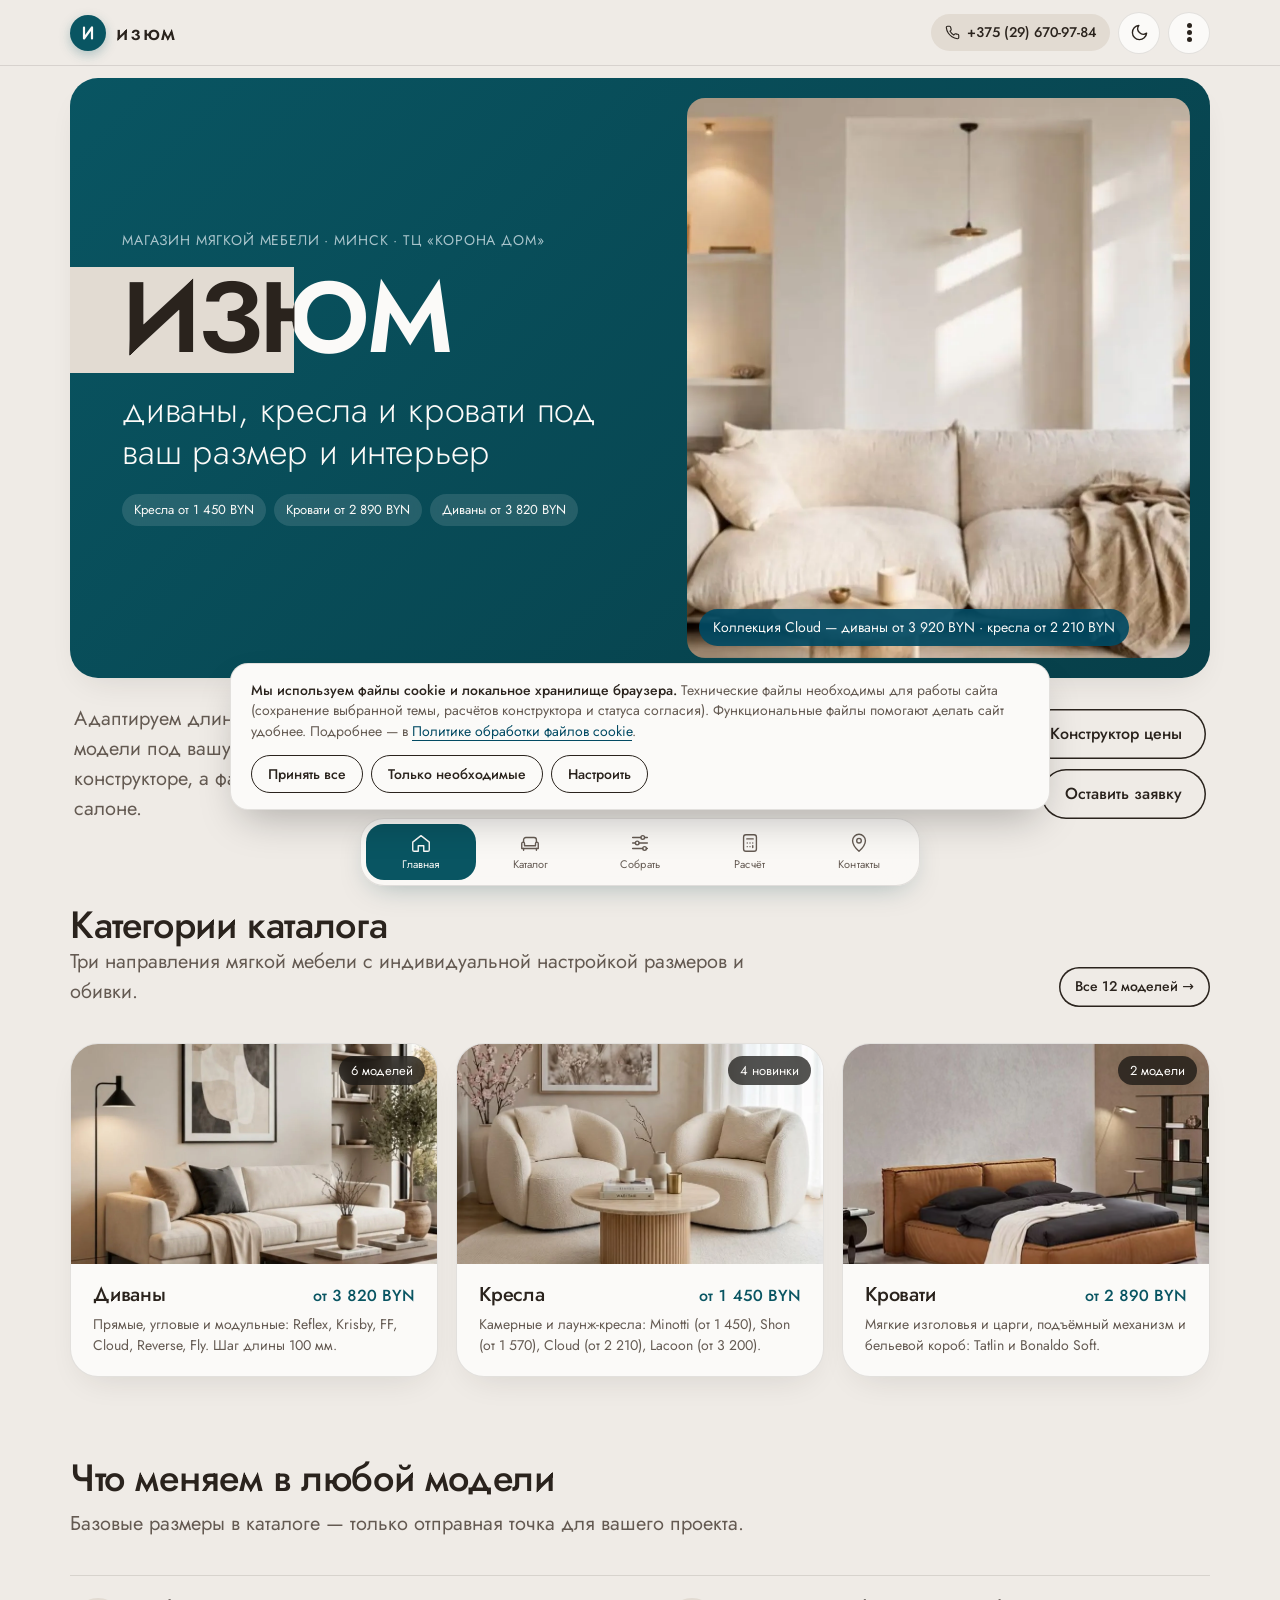
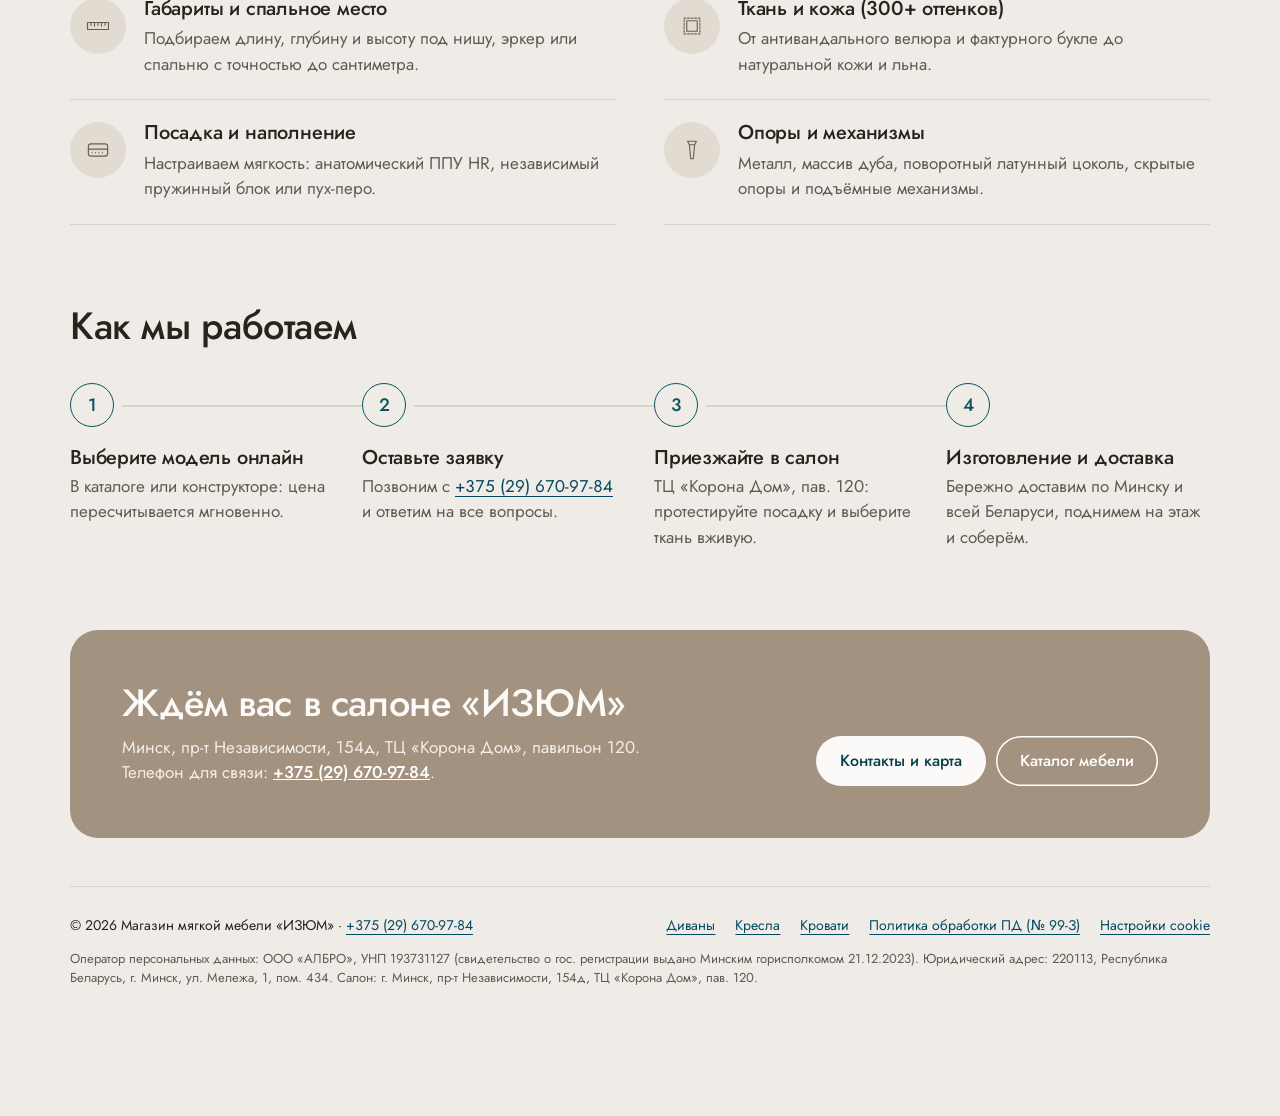
==== index.html @ d633bce5 "Add files via upload" ====
<!doctype html>
<html lang="ru">
<head>
<meta charset="utf-8">
<meta name="viewport" content="width=device-width, initial-scale=1, viewport-fit=cover">
<title>ИЗЮМ — мягкая мебель на заказ в Минске (Диваны, Кресла, Кровати)</title>
<meta name="description" content="Магазин мягкой мебели ИЗЮМ в Минске: диваны, дизайнерские кресла (Shon, Lacoon, Minotti, Cloud) и кровати на заказ. ТЦ «Корона Дом», пав. 120. Тел. +375 (29) 670-97-84.">
<meta name="robots" content="index, follow">
<link rel="canonical" href="https://izum-home.by/">
<meta name="theme-color" content="#095562">
<meta name="color-scheme" content="light dark">
<meta property="og:type" content="website">
<meta property="og:locale" content="ru_BY">
<meta property="og:site_name" content="ИЗЮМ">
<meta property="og:title" content="ИЗЮМ — мягкая мебель на заказ в Минске (Диваны, Кресла, Кровати)">
<meta property="og:description" content="Магазин мягкой мебели ИЗЮМ в Минске: диваны, дизайнерские кресла (Shon, Lacoon, Minotti, Cloud) и кровати на заказ. ТЦ «Корона Дом», пав. 120. Тел. +375 (29) 670-97-84.">
<meta property="og:url" content="https://izum-home.by/">
<meta property="og:image" content="https://izum-home.by/assets/img/og.jpg">
<meta name="twitter:card" content="summary_large_image">
<link rel="manifest" href="manifest.webmanifest">
<link rel="icon" href="favicon.svg" type="image/svg+xml">
<link rel="icon" href="assets/icons/favicon-32.png" sizes="32x32" type="image/png">
<link rel="apple-touch-icon" href="assets/icons/apple-touch-icon.png">
<meta name="apple-mobile-web-app-capable" content="yes">
<meta name="mobile-web-app-capable" content="yes">
<meta name="apple-mobile-web-app-title" content="ИЗЮМ">
<meta name="apple-mobile-web-app-status-bar-style" content="default">
<script>
(function(){
  try {
    var t = JSON.parse(localStorage.getItem('izyum_theme'));
    if (t === 'dark' || (!t && window.matchMedia && window.matchMedia('(prefers-color-scheme: dark)').matches)) {
      document.documentElement.setAttribute('data-theme', 'dark');
    }
  } catch(e){}
})();
</script>
<link rel="preconnect" href="https://fonts.googleapis.com">
<link rel="preconnect" href="https://fonts.gstatic.com" crossorigin>
<link href="https://fonts.googleapis.com/css2?family=Jost:wght@300;400;500;600&display=swap" rel="stylesheet">
<link rel="stylesheet" href="assets/css/style.css">
<script type="application/ld+json">{"@context": "https://schema.org", "@type": "FurnitureStore", "name": "ИЗЮМ", "legalName": "ООО «АЛБРО»", "taxID": "193731127", "alternateName": "IZYUM home", "url": "https://izum-home.by/", "telephone": "+375296709784", "email": "info@izum-home.by", "image": "https://izum-home.by/assets/img/og.jpg", "logo": "https://izum-home.by/assets/icons/icon-512.png", "description": "Мягкая мебель на заказ в Минске: диваны, кресла, кровати. Салон в ТЦ «Корона Дом», пав. 120.", "address": {"@type": "PostalAddress", "streetAddress": "пр-т Независимости, 154д, ТЦ «Корона Дом», павильон 120", "addressLocality": "Минск", "postalCode": "220114", "addressCountry": "BY"}, "sameAs": ["https://www.instagram.com/izyum_home/"], "priceRange": "BYN"}</script>
</head><body>
<a class="sr" href="#main">К содержимому</a>
<header class="topbar">
  <a class="logo" href="index.html" aria-label="ИЗЮМ, на главную"><span class="logo-mark" aria-hidden="true"><svg viewBox="0 0 16 16"><path d="M4 2.5v11l8-11v11"/></svg></span><span>изюм</span></a>
  <div class="top-actions">
    <a class="top-phone num" href="tel:+375296709784" aria-label="Позвонить в салон ИЗЮМ: +375 29 670-97-84">
      <svg viewBox="0 0 24 24" aria-hidden="true"><path d="M22 16.92v3a2 2 0 0 1-2.18 2 19.79 19.79 0 0 1-8.63-3.07 19.5 19.5 0 0 1-6-6 19.79 19.79 0 0 1-3.07-8.67A2 2 0 0 1 4.11 2h3a2 2 0 0 1 2 1.72c.12.96.36 1.9.7 2.81a2 2 0 0 1-.45 2.11L8.09 9.91a16 16 0 0 0 6 6l1.27-1.27a2 2 0 0 1 2.11-.45c.91.34 1.85.58 2.81.7A2 2 0 0 1 22 16.92z"/></svg>
      <span>+375 (29) 670-97-84</span>
    </a>
    <button class="theme-btn" type="button" data-theme-toggle aria-label="Переключить тему оформления" title="Светлая / тёмная тема">
      <svg class="ic-moon" viewBox="0 0 24 24" aria-hidden="true"><path d="M21 12.79A9 9 0 1 1 11.21 3 7 7 0 0 0 21 12.79z"/></svg>
      <svg class="ic-sun" viewBox="0 0 24 24" aria-hidden="true"><circle cx="12" cy="12" r="5"/><path d="M12 1v2M12 21v2M4.22 4.22l1.42 1.42M18.36 18.36l1.42 1.42M1 12h2M21 12h2M4.22 19.78l1.42-1.42M18.36 5.64l1.42-1.42"/></svg>
    </button>
    <button class="dots" type="button" aria-expanded="false" aria-controls="menu" aria-label="Открыть меню"><span></span><span></span><span></span></button>
  </div>
</header>
<div class="menu" id="menu" aria-hidden="true">
  <nav aria-label="Меню">
    <a href="index.html" aria-current="page">Главная</a>
    <a href="catalog.html">Каталог</a>
    <a href="constructor.html">Конструктор</a>
    <a href="calculator.html">Калькулятор</a>
    <a href="contacts.html">Контакты</a>
    <a href="privacy.html" style="font-size:clamp(20px,4vw,30px);margin-top:8px;opacity:.85">Политика (Закон № 99-З)</a>
  </nav>
  <div class="menu-foot">
    <span>ТЦ «Корона Дом», павильон 120 · Минск, пр-т Независимости, 154д</span>
    <a class="num" href="tel:+375296709784">+375 (29) 670-97-84</a>
    <a href="mailto:info@izum-home.by">info@izum-home.by</a>
    <a href="https://www.instagram.com/izyum_home/" rel="noopener" target="_blank">Instagram @izyum_home</a>
    <span style="font-size:13px;opacity:.75">ООО «АЛБРО», УНП 193731127</span>
    <button class="btn light" type="button" data-lead style="margin-top:12px;width:fit-content">Оставить заявку</button>
  </div>
</div>
<main id="main">
<div class="wrap hero">
  <section class="hero-panel">
    <div class="hero-copy">
      <p class="hero-kicker">Магазин мягкой мебели · Минск · ТЦ «Корона Дом»</p>
      <h1>
        <span class="cut-word"><span class="bar" aria-hidden="true"></span><span class="t">ИЗЮМ</span><span class="t t-over" aria-hidden="true">ИЗЮМ</span></span>
        <span class="hero-sub">диваны, кресла и&nbsp;кровати под ваш размер и&nbsp;интерьер</span>
      </h1>
      <div class="hero-badges">
        <span class="hero-badge">Кресла от 1 450 BYN</span>
        <span class="hero-badge">Кровати от 2 890 BYN</span>
        <span class="hero-badge">Диваны от 3 820 BYN</span>
      </div>
    </div>
    <figure class="hero-photo">
      <img src="assets/img/cloud.webp" alt="Светлый диван Cloud в интерьере гостиной" width="1400" height="1050" fetchpriority="high">
      <figcaption>Коллекция Cloud — диваны от 3 920 BYN · кресла от 2 210 BYN</figcaption>
    </figure>
  </section>
  <div class="hero-under">
    <p class="lead">Адаптируем длину, глубину, ткань, наполнение и опоры любой модели под вашу планировку. Соберите мебель в онлайн-конструкторе, а фактуру букле, велюра или кожи выберите вживую в салоне.</p>
    <div class="btn-row">
      <a class="btn" href="catalog.html">Смотреть каталог</a>
      <a class="btn ghost" href="constructor.html">Конструктор цены</a>
      <button class="btn ghost" type="button" data-lead>Оставить заявку</button>
    </div>
  </div>
  <div class="install"><span>Установите ИЗЮМ как приложение: каталог и конструктор всегда под рукой.</span><button class="btn light" type="button" data-install>Установить</button></div>
</div>

<section class="section wrap" aria-labelledby="h-cats">
  <div class="section-head-row">
    <div>
      <h2 id="h-cats">Категории каталога</h2>
      <p class="lead">Три направления мягкой мебели с индивидуальной настройкой размеров и обивки.</p>
    </div>
    <a class="btn ghost sm" href="catalog.html">Все 12 моделей →</a>
  </div>
  <div class="cat-showcase">
    <a class="cat-tile" href="catalog.html?cat=sofas">
      <div class="cat-tile-img">
        <img src="assets/img/reflex.webp" alt="Диваны ИЗЮМ на заказ" loading="lazy">
        <span class="cat-tile-count">6 моделей</span>
      </div>
      <div class="cat-tile-body">
        <div class="cat-tile-head"><h3>Диваны</h3><span class="cat-tile-price num">от 3 820 BYN</span></div>
        <p class="muted small">Прямые, угловые и модульные: Reflex, Krisby, FF, Cloud, Reverse, Fly. Шаг длины 100 мм.</p>
      </div>
    </a>
    <a class="cat-tile" href="catalog.html?cat=armchairs">
      <div class="cat-tile-img">
        <img src="assets/img/shon.webp" alt="Дизайнерские кресла ИЗЮМ" loading="lazy">
        <span class="cat-tile-count">4 новинки</span>
      </div>
      <div class="cat-tile-body">
        <div class="cat-tile-head"><h3>Кресла</h3><span class="cat-tile-price num">от 1 450 BYN</span></div>
        <p class="muted small">Камерные и лаунж-кресла: Minotti (от 1 450), Shon (от 1 570), Cloud (от 2 210), Lacoon (от 3 200).</p>
      </div>
    </a>
    <a class="cat-tile" href="catalog.html?cat=beds">
      <div class="cat-tile-img">
        <img src="assets/img/tatlin.webp" alt="Кровати с мягким изголовьем ИЗЮМ" loading="lazy">
        <span class="cat-tile-count">2 модели</span>
      </div>
      <div class="cat-tile-body">
        <div class="cat-tile-head"><h3>Кровати</h3><span class="cat-tile-price num">от 2 890 BYN</span></div>
        <p class="muted small">Мягкие изголовья и царги, подъёмный механизм и бельевой короб: Tatlin и Bonaldo Soft.</p>
      </div>
    </a>
  </div>
</section>

<section class="section wrap" aria-labelledby="h-params" style="padding-top:0">
  <div class="section-head">
    <h2 id="h-params">Что меняем в любой модели</h2>
    <p class="lead">Базовые размеры в каталоге — только отправная точка для вашего проекта.</p>
  </div>
  <div class="params">
    <div class="param"><span class="ic"><svg viewBox="0 0 32 32"><path d="M4 12h24v8H4zM8 12v3M12 12v4M16 12v3M20 12v4M24 12v3"/></svg></span><h3>Габариты и спальное место</h3><p>Подбираем длину, глубину и высоту под нишу, эркер или спальню с точностью до сантиметра.</p></div>
    <div class="param"><span class="ic"><svg viewBox="0 0 32 32"><path d="M7 7h18v18H7z" stroke-dasharray="2 2"/><path d="M10 10h12v12H10z"/></svg></span><h3>Ткань и кожа (300+ оттенков)</h3><p>От антивандального велюра и фактурного букле до натуральной кожи и льна.</p></div>
    <div class="param"><span class="ic"><svg viewBox="0 0 32 32"><rect x="5" y="9" width="22" height="14" rx="3"/><path d="M5 15h22M9 19h.01M13 19h.01M17 19h.01M21 19h.01"/></svg></span><h3>Посадка и наполнение</h3><p>Настраиваем мягкость: анатомический ППУ HR, независимый пружинный блок или пух-перо.</p></div>
    <div class="param"><span class="ic"><svg viewBox="0 0 32 32"><path d="M11 6h10l-2 4h-6zM13 10l1.5 16h3L19 10"/></svg></span><h3>Опоры и механизмы</h3><p>Металл, массив дуба, поворотный латунный цоколь, скрытые опоры и подъёмные механизмы.</p></div>
  </div>
</section>

<section class="section wrap" aria-labelledby="h-steps" style="padding-top:0">
  <div class="section-head"><h2 id="h-steps">Как мы работаем</h2></div>
  <ol class="steps">
    <li><h3>Выберите модель онлайн</h3><p>В каталоге или конструкторе: цена пересчитывается мгновенно.</p></li>
    <li><h3>Оставьте заявку</h3><p>Позвоним с <a class="link num" href="tel:+375296709784">+375 (29) 670-97-84</a> и ответим на все вопросы.</p></li>
    <li><h3>Приезжайте в салон</h3><p>ТЦ «Корона Дом», пав. 120: протестируйте посадку и выберите ткань вживую.</p></li>
    <li><h3>Изготовление и доставка</h3><p>Бережно доставим по Минску и всей Беларуси, поднимем на этаж и соберём.</p></li>
  </ol>
</section>

<section class="wrap" aria-labelledby="h-visit">
  <div class="visit">
    <div style="display:grid;gap:10px">
      <h2 id="h-visit">Ждём вас в салоне «ИЗЮМ»</h2>
      <p>Минск, пр-т Независимости, 154д, ТЦ «Корона Дом», павильон 120. Телефон для связи: <a href="tel:+375296709784" style="color:#fff;font-weight:500">+375 (29) 670-97-84</a>.</p>
    </div>
    <div class="btn-row"><a class="btn light" href="contacts.html">Контакты и карта</a><a class="btn ghost" style="--fg:#fff;box-shadow:inset 0 0 0 1.5px #fff;color:#fff" href="catalog.html">Каталог мебели</a></div>
  </div>
</section>
</main>
<footer class="wrap site-footer small">
  <div class="footer-row">
    <span>© 2026 Магазин мягкой мебели «ИЗЮМ» · <a class="link num" href="tel:+375296709784">+375 (29) 670-97-84</a></span>
    <div class="footer-links">
      <a class="link" href="catalog.html?cat=sofas">Диваны</a>
      <a class="link" href="catalog.html?cat=armchairs">Кресла</a>
      <a class="link" href="catalog.html?cat=beds">Кровати</a>
      <a class="link" href="privacy.html">Политика обработки ПД (№ 99-З)</a>
      <button type="button" class="btn-link" data-cookie-open>Настройки cookie</button>
    </div>
  </div>
  <div class="footer-legal">
    Оператор персональных данных: ООО «АЛБРО», УНП 193731127 (свидетельство о гос. регистрации выдано Минским горисполкомом 21.12.2023). Юридический адрес: 220113, Республика Беларусь, г. Минск, ул. Мележа, 1, пом. 434. Салон: г. Минск, пр-т Независимости, 154д, ТЦ «Корона Дом», пав. 120.
  </div>
</footer>
<nav class="tabbar" aria-label="Разделы">
  <a href="index.html" aria-current="page"><svg viewBox="0 0 24 24" aria-hidden="true"><path d="M3 11l9-7 9 7v8.5a1.5 1.5 0 0 1-1.5 1.5H15v-6H9v6H4.5A1.5 1.5 0 0 1 3 19.5z"/></svg><span>Главная</span></a>
  <a href="catalog.html"><svg viewBox="0 0 24 24" aria-hidden="true"><path d="M5 11V8.5A2.5 2.5 0 0 1 7.5 6h9A2.5 2.5 0 0 1 19 8.5V11"/><path d="M3 12.5a1.5 1.5 0 0 1 3 0V15h12v-2.5a1.5 1.5 0 0 1 3 0V18H3z"/><path d="M5 18v2M19 18v2"/></svg><span>Каталог</span></a>
  <a href="constructor.html"><svg viewBox="0 0 24 24" aria-hidden="true"><path d="M4 6h9M17 6h3M4 12h3M11 12h9M4 18h11M19 18h1"/><circle cx="15" cy="6" r="2"/><circle cx="9" cy="12" r="2"/><circle cx="17" cy="18" r="2"/></svg><span>Собрать</span></a>
  <a href="calculator.html"><svg viewBox="0 0 24 24" aria-hidden="true"><rect x="5" y="3" width="14" height="18" rx="2.5"/><path d="M8.5 7.5h7M9 12h.01M12 12h.01M15 12h.01M9 16h.01M12 16h.01M15 15v2"/></svg><span>Расчёт</span></a>
  <a href="contacts.html"><svg viewBox="0 0 24 24" aria-hidden="true"><path d="M12 21s-7-6.2-7-11.5a7 7 0 0 1 14 0C19 14.8 12 21 12 21z"/><circle cx="12" cy="9.5" r="2.5"/></svg><span>Контакты</span></a>
</nav>
<script src="assets/js/data.js" defer></script>
<script src="assets/js/app.js" defer></script>
</body>
</html>
---- assets/css/style.css ----
/* ИЗЮМ — общие стили. Светлая и тёмная темы, каталог с категориями, куки-баннер по 99-З. */
:root {
  --teal: #095562;
  --teal-deep: #073F49;
  --petrol: #024A63;
  --mist: #A9C4CB;
  --taupe: #A3927F;
  --taupe-deep: #6E5D4B;
  --stone: #E2DBD2;
  --paper: #EFEBE6;
  --white: #FBFAF8;
  --ink: #2A231D;
  --ink-soft: #645A52;
  --line: rgba(42, 35, 29, .12);
  --ok: #2F7D5B;
  --err: #A4442F;
  --card-shadow: 0 14px 34px -16px rgba(42, 35, 29, .14);

  --r-s: 12px;
  --r-m: 18px;
  --r-l: 28px;
  --nav-h: 68px;
  --ease: cubic-bezier(.2, .7, .2, 1);
  --spring: cubic-bezier(.34, 1.4, .5, 1);
  --font: 'Jost', 'Futura', 'Century Gothic', system-ui, sans-serif;
  color-scheme: light;
}

html[data-theme="dark"] {
  --teal: #116A7A;
  --teal-deep: #0A4652;
  --petrol: #1D8296;
  --mist: #B5D2D9;
  --taupe: #594D41;
  --taupe-deep: #9E8C7A;
  --stone: #28231F;
  --paper: #141210;
  --white: #1E1B18;
  --ink: #F3EFEA;
  --ink-soft: #AEA49B;
  --line: rgba(243, 239, 234, .12);
  --ok: #43A57A;
  --err: #E06D53;
  --card-shadow: 0 16px 38px -16px rgba(0, 0, 0, .55);
  color-scheme: dark;
}

@view-transition { navigation: auto; }
::view-transition-old(root), ::view-transition-new(root) { animation-duration: .28s; }
.tabbar { view-transition-name: tabbar; }
.topbar { view-transition-name: topbar; }

@property --cut { syntax: '<percentage>'; inherits: true; initial-value: 0%; }

*, *::before, *::after { box-sizing: border-box; }
html { -webkit-text-size-adjust: 100%; scroll-behavior: smooth; }
body {
  margin: 0;
  font-family: var(--font);
  font-size: 17px;
  line-height: 1.5;
  color: var(--ink);
  background: var(--paper);
  padding-bottom: calc(var(--nav-h) + 36px + env(safe-area-inset-bottom));
  -webkit-font-smoothing: antialiased;
  -webkit-tap-highlight-color: transparent;
  transition: background-color .3s var(--ease), color .3s var(--ease);
}
img { max-width: 100%; display: block; }
a { color: inherit; }
button, input, select, textarea { font: inherit; color: inherit; }
:focus-visible { outline: 2px solid var(--petrol); outline-offset: 3px; border-radius: 6px; }
.sr { position: absolute; width: 1px; height: 1px; overflow: hidden; clip: rect(0 0 0 0); white-space: nowrap; }

.wrap { width: min(1140px, 100% - 32px); margin-inline: auto; }
.num { font-variant-numeric: tabular-nums; }

/* ---------- типографика ---------- */
h1, h2, h3, h4 { margin: 0; font-weight: 500; line-height: 1.12; letter-spacing: -.01em; }
h1 { font-size: clamp(32px, 6.5vw, 60px); }
h2 { font-size: clamp(24px, 4.2vw, 38px); }
h3 { font-size: 20px; font-weight: 500; }
p { margin: 0; }
.lead { font-size: clamp(17px, 2.1vw, 20px); color: var(--ink-soft); max-width: 36em; }
.muted { color: var(--ink-soft); }
.small { font-size: 14px; }

/* ---------- верхняя панель ---------- */
.topbar {
  position: sticky; top: 0; z-index: 55;
  display: flex; align-items: center; justify-content: space-between; gap: 12px;
  height: 66px; padding: 0 max(16px, calc((100% - 1140px) / 2));
  background: color-mix(in srgb, var(--paper) 84%, transparent);
  backdrop-filter: blur(16px) saturate(1.25);
  -webkit-backdrop-filter: blur(16px) saturate(1.25);
  border-bottom: 1px solid var(--line);
}
.logo {
  display: inline-flex; align-items: center; gap: 10px;
  text-decoration: none; font-weight: 500; font-size: 22px; letter-spacing: .08em;
}
.logo-mark {
  width: 36px; height: 36px; border-radius: 50%; background: var(--teal);
  display: grid; place-items: center; color: #FBFAF8;
  box-shadow: 0 4px 12px rgba(9, 85, 98, .28);
}
.logo-mark svg { width: 16px; height: 16px; stroke: currentColor; fill: none; stroke-width: 2.2; stroke-linecap: round; stroke-linejoin: round; }

.top-actions {
  display: flex; align-items: center; gap: 8px; z-index: 60;
}
.top-phone {
  display: none; align-items: center; gap: 7px;
  padding: 8px 14px; border-radius: 999px;
  background: var(--stone); color: var(--ink);
  text-decoration: none; font-size: 14px; font-weight: 500;
  transition: background .25s, transform .25s var(--spring);
}
.top-phone:hover { background: var(--teal); color: #FBFAF8; }
.top-phone svg { width: 15px; height: 15px; stroke: currentColor; fill: none; stroke-width: 1.8; }
@media (min-width: 640px) { .top-phone { display: inline-flex; } }

.theme-btn {
  width: 42px; height: 42px; border-radius: 50%; border: 1px solid var(--line);
  background: var(--white); color: var(--ink); cursor: pointer;
  display: grid; place-items: center;
  transition: transform .3s var(--spring), background .25s, border-color .25s;
}
.theme-btn:hover { border-color: var(--ink-soft); transform: scale(1.05); }
.theme-btn:active { transform: scale(.93); }
.theme-btn svg { width: 19px; height: 19px; stroke: currentColor; fill: none; stroke-width: 1.7; stroke-linecap: round; stroke-linejoin: round; }
.theme-btn .ic-sun { display: none; }
html[data-theme="dark"] .theme-btn .ic-sun { display: block; }
html[data-theme="dark"] .theme-btn .ic-moon { display: none; }

/* три точки → крестик */
.dots {
  position: relative; width: 42px; height: 42px; border: 1px solid var(--line); border-radius: 50%;
  background: var(--white); cursor: pointer; z-index: 60;
  transition: background .3s var(--ease), border-color .3s;
}
.dots:hover { border-color: var(--ink-soft); }
.dots span {
  position: absolute; left: 50%; top: 50%;
  width: 5px; height: 5px; margin: -2.5px 0 0 -2.5px; border-radius: 3px;
  background: var(--ink);
  transition: transform .45s var(--spring), width .35s var(--ease), margin .35s var(--ease), background .3s, opacity .25s;
}
.dots span:nth-child(1) { transform: translateY(-7px); }
.dots span:nth-child(3) { transform: translateY(7px); }
.menu-open .dots { background: rgba(255,255,255,.14); border-color: rgba(255,255,255,.25); }
.menu-open .dots span { background: #FBFAF8; width: 20px; height: 2px; margin: -1px 0 0 -10px; }
.menu-open .dots span:nth-child(1) { transform: rotate(45deg); }
.menu-open .dots span:nth-child(2) { transform: scaleX(0); opacity: 0; }
.menu-open .dots span:nth-child(3) { transform: rotate(-45deg); }

/* полноэкранное меню */
.menu {
  position: fixed; inset: 0; z-index: 50;
  background: var(--teal-deep); color: #FBFAF8;
  clip-path: circle(0 at calc(100% - 38px) 32px);
  transition: clip-path .6s var(--ease), visibility 0s .6s;
  visibility: hidden;
  display: flex; flex-direction: column; justify-content: space-between;
  padding: 92px max(24px, calc((100% - 1140px) / 2)) calc(var(--nav-h) + 44px);
  overflow-y: auto;
}
.menu-open .menu { clip-path: circle(150% at calc(100% - 38px) 32px); visibility: visible; transition: clip-path .7s var(--ease); }
.menu-open .topbar { background: transparent; backdrop-filter: none; -webkit-backdrop-filter: none; border-bottom-color: transparent; }
.menu-open .topbar .logo { color: #FBFAF8; }
.menu-open .topbar .logo-mark { background: #FBFAF8; color: var(--teal-deep); }
.menu-open .top-phone { background: rgba(255,255,255,.14); color: #FBFAF8; }
.menu nav { display: grid; gap: 4px; }
.menu nav a {
  text-decoration: none; font-size: clamp(32px, 7.5vw, 60px); font-weight: 300; line-height: 1.15;
  opacity: 0; transform: translateY(24px);
  transition: opacity .4s, transform .5s var(--ease), color .2s;
  width: fit-content;
}
.menu nav a[aria-current="page"], .menu nav a:hover { color: var(--mist); }
.menu-open .menu nav a { opacity: 1; transform: none; }
.menu-open .menu nav a:nth-child(1) { transition-delay: .12s; }
.menu-open .menu nav a:nth-child(2) { transition-delay: .17s; }
.menu-open .menu nav a:nth-child(3) { transition-delay: .22s; }
.menu-open .menu nav a:nth-child(4) { transition-delay: .27s; }
.menu-open .menu nav a:nth-child(5) { transition-delay: .32s; }
.menu-open .menu nav a:nth-child(6) { transition-delay: .37s; }
.menu-foot { display: grid; gap: 6px; margin-top: 32px; color: var(--mist); font-size: 15px; opacity: 0; transition: opacity .4s .35s; }
.menu-open .menu-foot { opacity: 1; }
.menu-foot a { color: #FBFAF8; text-decoration: none; }
.menu-foot a:hover { text-decoration: underline; }
.menu-open { overflow: hidden; }

/* ---------- нижняя навигация ---------- */
.tabbar {
  position: fixed; z-index: 45; left: 50%; bottom: calc(14px + env(safe-area-inset-bottom));
  transform: translateX(-50%);
  width: min(560px, 100% - 20px); height: var(--nav-h);
  display: grid; grid-template-columns: repeat(5, 1fr);
  padding: 6px; border-radius: 24px;
  background: color-mix(in srgb, var(--white) 88%, transparent);
  backdrop-filter: blur(18px) saturate(1.3);
  -webkit-backdrop-filter: blur(18px) saturate(1.3);
  box-shadow: 0 10px 30px -12px rgba(7, 63, 73, .35), inset 0 0 0 1px var(--line);
}
.tabbar::before {
  content: ''; position: absolute; top: 6px; bottom: 6px; left: 6px;
  width: calc((100% - 12px) / 5); border-radius: 18px; background: var(--teal);
  transform: translateX(calc(var(--i, 0) * 100%));
  transition: transform .55s var(--spring);
}
.tabbar.no-anim::before { transition: none; }
.tabbar a {
  position: relative; z-index: 1;
  display: grid; place-items: center; align-content: center; gap: 2px;
  text-decoration: none; font-size: 11px; letter-spacing: .01em; color: var(--ink-soft);
  border-radius: 18px; transition: color .3s;
}
.tabbar a svg { width: 22px; height: 22px; stroke: currentColor; fill: none; stroke-width: 1.5; stroke-linecap: round; stroke-linejoin: round; transition: transform .4s var(--spring); }
.tabbar a[aria-current="page"] { color: #FBFAF8; }
.tabbar a:active svg { transform: scale(.86); }
.menu-open .tabbar { opacity: 0; pointer-events: none; }
.tabbar { transition: opacity .3s; }

/* ---------- кнопки ---------- */
.btn {
  --bg: var(--teal); --fg: #FBFAF8;
  position: relative; display: inline-flex; align-items: center; justify-content: center; gap: 10px;
  min-height: 50px; padding: 0 24px; border: 0; border-radius: 999px;
  background: var(--bg); color: var(--fg); text-decoration: none;
  font-size: 16px; font-weight: 500; cursor: pointer; overflow: hidden; isolation: isolate;
  transition: transform .3s var(--spring), box-shadow .3s, color .25s;
}
.btn.sm { min-height: 40px; padding: 0 16px; font-size: 14px; }
.btn::after {
  content: ''; position: absolute; inset: 0; z-index: -1; border-radius: inherit;
  background: var(--petrol); transform: scaleX(0); transform-origin: left; transition: transform .45s var(--ease);
}
.btn:hover::after { transform: scaleX(1); }
.btn:active { transform: scale(.97); }
.btn.ghost { --bg: transparent; --fg: var(--ink); box-shadow: inset 0 0 0 1.5px var(--ink); }
.btn.ghost::after { background: var(--ink); }
.btn.ghost:hover { --fg: var(--paper); color: var(--paper); }
.btn.light { --bg: #FBFAF8; --fg: #073F49; }
.btn.light::after { background: var(--mist); }
.btn.block { width: 100%; }
.btn[disabled] { opacity: .5; pointer-events: none; }
.btn-row { display: flex; flex-wrap: wrap; gap: 10px; }

.link { color: var(--petrol); text-underline-offset: 4px; text-decoration-thickness: 1px; }
html[data-theme="dark"] .link { color: var(--mist); }

/* ---------- секции ---------- */
.section { padding-block: clamp(36px, 6.5vw, 80px); }
.section-head { display: grid; gap: 10px; margin-bottom: clamp(22px, 3.8vw, 36px); }
.section-head-row { display: flex; flex-wrap: wrap; justify-content: space-between; align-items: flex-end; gap: 16px; margin-bottom: clamp(22px, 3.8vw, 36px); }

/* ================= ГЛАВНАЯ ================= */
.hero { padding-top: 12px; }
.hero-panel {
  position: relative; overflow: hidden;
  border-radius: var(--r-l); background: linear-gradient(135deg, var(--teal) 0%, var(--teal-deep) 100%); color: #FBFAF8;
  display: grid; grid-template-columns: 1fr;
  box-shadow: var(--card-shadow);
}
.hero-copy { position: relative; z-index: 2; padding: clamp(26px, 4.8vw, 52px); display: grid; align-content: start; gap: 16px; }
.hero-kicker { color: var(--mist); font-size: 14px; letter-spacing: .06em; text-transform: uppercase; }
.hero-badges { display: flex; flex-wrap: wrap; gap: 8px; margin-top: 6px; }
.hero-badge {
  font-size: 13px; padding: 6px 12px; border-radius: 999px;
  background: rgba(255,255,255,.12); color: #FBFAF8; backdrop-filter: blur(6px);
}

/* фирменный приём: слово, наполовину перекрытое светлой плашкой */
.cut-word {
  --cut: 0%;
  position: relative; display: block; width: fit-content;
  font-size: clamp(56px, 15vw, 148px); font-weight: 600; line-height: .9; letter-spacing: -.035em;
  text-transform: uppercase; margin-left: calc(-1 * clamp(26px, 4.8vw, 52px)); padding-left: clamp(26px, 4.8vw, 52px);
  padding-block: .06em .1em; padding-right: .08em;
  animation: cutIn 1.3s .25s var(--ease) forwards;
}
.cut-word .bar {
  position: absolute; left: 0; top: 0; bottom: 0; width: var(--cut); background: #E2DBD2;
}
.cut-word .t { position: relative; display: block; }
.cut-word .t-over {
  position: absolute; inset: 0; color: #2A231D;
  padding: inherit;
  clip-path: inset(0 calc(100% - var(--cut)) 0 0);
}
@keyframes cutIn { to { --cut: 58%; } }

.hero-photo {
  position: relative; margin: 0 clamp(14px, 3vw, 24px) clamp(14px, 3vw, 24px);
  border-radius: var(--r-m); overflow: hidden; aspect-ratio: 4 / 3; align-self: end;
}
.hero-photo img { width: 100%; height: 100%; object-fit: cover; transform: scale(1.12); animation: settle 1.8s .1s var(--ease) forwards; }
@keyframes settle { to { transform: scale(1); } }
.hero-photo figcaption {
  position: absolute; left: 12px; bottom: 12px; display: flex; gap: 8px; align-items: center;
  padding: 8px 14px; border-radius: 999px; background: rgba(2, 74, 99, .92); color: #FBFAF8; font-size: 14px;
}
.hero-under { display: grid; gap: 22px; padding: 26px 4px 0; }

@media (min-width: 900px) {
  .hero-panel { grid-template-columns: 1.1fr 1fr; min-height: min(68vh, 600px); }
  .hero-copy { min-width: 0; align-content: center; }
  .cut-word { font-size: clamp(76px, 7.8vw, 128px); }
  .hero-photo { aspect-ratio: auto; margin: 20px; align-self: stretch; }
  .hero-under { grid-template-columns: 1.3fr 1fr; align-items: center; }
  .hero-under .btn-row { justify-content: flex-end; }
}

/* Категории на главной */
.cat-showcase {
  display: grid; gap: 18px;
  grid-template-columns: 1fr;
}
@media (min-width: 720px) {
  .cat-showcase { grid-template-columns: repeat(3, 1fr); }
}
.cat-tile {
  position: relative; overflow: hidden; border-radius: var(--r-l);
  background: var(--white); border: 1px solid var(--line);
  text-decoration: none; display: grid; grid-template-rows: 220px auto;
  box-shadow: var(--card-shadow);
  transition: transform .35s var(--spring), border-color .25s;
}
.cat-tile:hover { transform: translateY(-4px); border-color: var(--teal); }
.cat-tile-img { position: relative; overflow: hidden; background: var(--stone); }
.cat-tile-img img { width: 100%; height: 100%; object-fit: cover; transition: transform .6s var(--ease); }
.cat-tile:hover .cat-tile-img img { transform: scale(1.05); }
.cat-tile-count {
  position: absolute; top: 12px; right: 12px;
  padding: 5px 12px; border-radius: 999px;
  background: rgba(20, 18, 16, .72); color: #FBFAF8;
  font-size: 13px; backdrop-filter: blur(8px);
}
.cat-tile-body { padding: 20px 22px; display: grid; gap: 6px; }
.cat-tile-head { display: flex; justify-content: space-between; align-items: baseline; gap: 8px; }
.cat-tile-price { color: var(--teal); font-weight: 500; font-size: 16px; }
html[data-theme="dark"] .cat-tile-price { color: var(--mist); }

/* список параметров (что можно изменить) */
.params { display: grid; border-top: 1px solid var(--line); }
.param {
  display: grid; grid-template-columns: 56px 1fr; gap: 6px 18px; align-items: start;
  padding: 22px 0; border-bottom: 1px solid var(--line);
}
.param .ic {
  grid-row: span 2; width: 56px; height: 56px; border-radius: 50%; background: var(--stone);
  display: grid; place-items: center;
}
.param .ic svg { width: 28px; height: 28px; stroke: var(--taupe-deep); fill: none; stroke-width: 1.3; stroke-linecap: round; stroke-linejoin: round; }
.param p { color: var(--ink-soft); max-width: 40em; }
@media (min-width: 900px) {
  .params { grid-template-columns: 1fr 1fr; column-gap: 48px; }
}

/* шаги */
.steps { counter-reset: s; display: grid; gap: 0; list-style: none; margin: 0; padding: 0; }
.steps li {
  counter-increment: s; position: relative; padding: 0 0 28px 64px; min-height: 64px;
}
.steps li::before {
  content: counter(s); position: absolute; left: 0; top: -4px;
  width: 44px; height: 44px; border-radius: 50%; display: grid; place-items: center;
  border: 1.5px solid var(--teal); color: var(--teal); font-size: 18px; font-weight: 500;
}
html[data-theme="dark"] .steps li::before { border-color: var(--mist); color: var(--mist); }
.steps li:not(:last-child)::after {
  content: ''; position: absolute; left: 22px; top: 44px; bottom: 0; width: 1.5px; background: var(--line);
}
.steps h3 { margin-bottom: 4px; }
.steps p { color: var(--ink-soft); }
@media (min-width: 900px) {
  .steps { grid-template-columns: repeat(4, 1fr); gap: 28px; }
  .steps li { padding: 64px 0 0; }
  .steps li::before { top: 0; }
  .steps li:not(:last-child)::after { left: 52px; right: -28px; top: 22px; bottom: auto; width: auto; height: 1.5px; }
}

/* полоса-приглашение */
.visit {
  border-radius: var(--r-l); background: var(--taupe); color: #FBFAF8;
  padding: clamp(28px, 5vw, 52px); display: grid; gap: 20px;
}
.visit p { color: #F4EEE7; max-width: 34em; }
@media (min-width: 900px) { .visit { grid-template-columns: 1.4fr 1fr; align-items: end; } .visit .btn-row { justify-content: flex-end; } }

/* ================= КАТАЛОГ И КАТЕГОРИИ ================= */
.cat-tabs {
  display: flex; flex-wrap: wrap; gap: 8px; margin-bottom: 20px;
}
.cat-tab {
  display: inline-flex; align-items: center; gap: 8px;
  min-height: 44px; padding: 0 20px; border-radius: 999px;
  border: 1.5px solid var(--line); background: var(--white); color: var(--ink);
  cursor: pointer; font-size: 15px; font-weight: 500;
  transition: background .25s, color .25s, border-color .25s, transform .25s var(--spring);
}
.cat-tab:hover { border-color: var(--teal); }
.cat-tab[aria-selected="true"], .cat-tab.active {
  background: var(--teal); color: #FBFAF8; border-color: var(--teal);
}
.cat-tab .cnt {
  font-size: 12px; padding: 2px 8px; border-radius: 999px;
  background: var(--stone); color: var(--ink-soft);
}
.cat-tab[aria-selected="true"] .cnt, .cat-tab.active .cnt {
  background: rgba(255,255,255,.2); color: #FBFAF8;
}

.viewer {
  position: relative; border-radius: var(--r-l); overflow: hidden; background: var(--taupe);
  aspect-ratio: 4 / 3; max-height: 70vh; width: 100%;
  touch-action: pan-y; box-shadow: var(--card-shadow);
}
@media (min-width: 760px) { .viewer { aspect-ratio: 16 / 9; max-height: 60vh; } }
.viewer img {
  position: absolute; inset: 0; width: 100%; height: 100%; object-fit: cover;
  background: #F7F5F2;
  transition: opacity .55s var(--ease), transform 1.1s var(--ease);
}
.viewer img.contain-mode {
  object-fit: contain;
  padding: 18px 18px 28px;
  background: radial-gradient(circle at 50% 45%, #FFFFFF 0%, #EFEBE6 100%);
}
html[data-theme="dark"] .viewer img.contain-mode {
  background: radial-gradient(circle at 50% 45%, #2D2823 0%, #1B1815 100%);
}
.viewer img.out { opacity: 0; transform: scale(1.05); pointer-events: none; }
.viewer::after {
  content: ''; position: absolute; inset: 0; pointer-events: none;
  background: linear-gradient(180deg, rgba(32, 26, 21, .72) 0%, rgba(32, 26, 21, .26) 42%, transparent 65%);
}
.poster {
  position: absolute; z-index: 2; left: clamp(20px, 4vw, 44px); top: clamp(20px, 4vw, 38px); right: 20px;
  color: #FBFAF8; display: grid; gap: 4px; justify-items: start;
  pointer-events: none;
}
.poster .kind { letter-spacing: .35em; font-weight: 400; font-size: clamp(12px, 1.8vw, 18px); text-transform: uppercase; color: var(--mist); }
.poster .name {
  font-size: clamp(42px, 9.5vw, 96px); font-weight: 400; line-height: .94; letter-spacing: .01em; text-transform: uppercase;
  text-shadow: 0 4px 20px rgba(0,0,0,.25);
}
.poster .size { font-weight: 300; font-size: clamp(16px, 2.2vw, 24px); opacity: .92; }
.poster .price {
  margin-top: 10px; padding: 7px 20px; border-radius: 999px; background: var(--petrol);
  font-size: clamp(17px, 2.3vw, 24px); box-shadow: inset 0 0 0 1px rgba(255,255,255,.35), 0 8px 20px rgba(0,0,0,.25);
}
.poster .price small { font-size: .65em; margin-right: 4px; }
.poster > * { transition: opacity .3s, transform .45s var(--ease); }
.swapping .poster > * { opacity: 0; transform: translateY(10px); }

.viewer-variant {
  position: absolute; z-index: 3; left: clamp(20px, 4vw, 44px); bottom: 54px;
  display: flex; gap: 6px; flex-wrap: wrap;
}
.viewer-variant button {
  padding: 6px 13px; border-radius: 999px; border: 1px solid rgba(255,255,255,.45);
  background: rgba(20, 18, 16, .68); color: #FBFAF8; font-size: 13px; cursor: pointer;
  backdrop-filter: blur(8px); transition: background .2s, border-color .2s;
}
.viewer-variant button.on { background: var(--teal); border-color: #FBFAF8; }

.viewer-nav { position: absolute; z-index: 3; right: 14px; bottom: 14px; display: flex; gap: 8px; }
.round {
  width: 46px; height: 46px; border-radius: 50%; border: 1px solid var(--line); cursor: pointer;
  background: color-mix(in srgb, var(--white) 92%, transparent); color: var(--ink);
  display: grid; place-items: center;
  transition: transform .3s var(--spring), background .2s;
}
.round:hover { background: var(--white); transform: scale(1.05); }
.round:active { transform: scale(.9); }
.round svg { width: 20px; height: 20px; stroke: currentColor; fill: none; stroke-width: 1.6; stroke-linecap: round; stroke-linejoin: round; }
.viewer-count {
  position: absolute; z-index: 3; left: clamp(20px, 4vw, 44px); bottom: 18px;
  color: #FBFAF8; font-size: 14px; background: rgba(20,18,16,.55); padding: 4px 12px; border-radius: 999px;
  backdrop-filter: blur(6px);
}

.model-strip {
  display: flex; gap: 6px; overflow-x: auto; scroll-snap-type: x mandatory; padding: 14px 2px 4px;
  scrollbar-width: none;
}
.model-strip::-webkit-scrollbar { display: none; }
.chip {
  flex: none; scroll-snap-align: start;
  min-height: 42px; padding: 0 16px; border-radius: 999px; border: 1.5px solid var(--line);
  background: var(--white); color: var(--ink); cursor: pointer; font-size: 15px; letter-spacing: .02em;
  transition: background .25s, color .25s, border-color .25s, transform .25s var(--spring);
}
.chip:hover { border-color: var(--ink); }
.chip[aria-pressed="true"], .chip[aria-selected="true"] { background: var(--ink); color: var(--paper); border-color: var(--ink); }
.chip:active { transform: scale(.95); }

.model-info {
  display: grid; gap: 18px; padding: 20px 24px; margin-top: 12px;
  border-radius: var(--r-m); background: var(--white); border: 1px solid var(--line);
}
.model-info .note { font-size: 18px; max-width: 34em; }
.facts { display: flex; flex-wrap: wrap; gap: 8px 20px; color: var(--ink-soft); font-size: 15px; margin: 0; padding: 0; list-style: none; }
.facts li { display: flex; gap: 8px; align-items: center; }
.facts li::before { content: ''; width: 6px; height: 6px; border-radius: 50%; background: var(--teal); }
@media (min-width: 900px) { .model-info { grid-template-columns: 1fr auto; align-items: center; } }

/* Сетка карточек каталога */
.cat-grid {
  display: grid; gap: 20px;
  grid-template-columns: repeat(auto-fill, minmax(290px, 1fr));
  margin-top: 24px;
}
.cat-card {
  border-radius: var(--r-m); background: var(--white); border: 1px solid var(--line);
  overflow: hidden; display: flex; flex-direction: column;
  box-shadow: var(--card-shadow);
  transition: transform .3s var(--spring), border-color .25s;
}
.cat-card:hover { transform: translateY(-4px); border-color: var(--teal); }
.cat-card-media {
  position: relative; aspect-ratio: 4 / 3; background: #F5F2EE; overflow: hidden; cursor: pointer;
}
html[data-theme="dark"] .cat-card-media { background: #24201C; }
.cat-card-media img {
  width: 100%; height: 100%; object-fit: cover; transition: transform .5s var(--ease);
}
.cat-card-media img.contain-mode {
  object-fit: contain; padding: 12px;
  background: radial-gradient(circle at 50% 50%, #FFFFFF 0%, #F2ECE4 100%);
}
html[data-theme="dark"] .cat-card-media img.contain-mode {
  background: radial-gradient(circle at 50% 50%, #2C2722 0%, #1D1916 100%);
}
.cat-card:hover .cat-card-media img { transform: scale(1.04); }
.cat-card-badge {
  position: absolute; left: 12px; top: 12px;
  padding: 4px 11px; border-radius: 999px;
  background: rgba(20, 18, 16, .72); color: #FBFAF8;
  font-size: 11px; letter-spacing: .08em; text-transform: uppercase;
  backdrop-filter: blur(6px);
}
.cat-card-var {
  position: absolute; right: 10px; bottom: 10px;
  display: flex; gap: 4px;
}
.cat-card-var button {
  padding: 4px 10px; border-radius: 999px; border: 1px solid rgba(255,255,255,.5);
  background: rgba(20,18,16,.72); color: #FBFAF8; font-size: 12px; cursor: pointer;
}
.cat-card-var button.on { background: var(--teal); }
.cat-card-body {
  padding: 18px 20px 20px; display: flex; flex-direction: column; gap: 10px; flex: 1;
}
.cat-card-top { display: flex; justify-content: space-between; align-items: baseline; gap: 10px; }
.cat-card-title { font-size: 22px; font-weight: 500; }
.cat-card-price { font-size: 18px; font-weight: 600; color: var(--teal); white-space: nowrap; }
html[data-theme="dark"] .cat-card-price { color: var(--mist); }
.cat-card-dim { font-size: 13px; color: var(--ink-soft); }
.cat-card-desc { font-size: 15px; color: var(--ink-soft); flex: 1; }
.cat-card-tags { display: flex; flex-wrap: wrap; gap: 6px; }
.cat-card-tag {
  font-size: 12px; padding: 3px 10px; border-radius: 999px;
  background: var(--stone); color: var(--ink-soft);
}
.cat-card-actions { display: grid; grid-template-columns: 1fr auto; gap: 8px; margin-top: 6px; }

/* ================= КОНСТРУКТОР ================= */
.builder { display: grid; gap: 22px; }
@media (min-width: 980px) {
  .builder { grid-template-columns: 1.15fr 1fr; gap: 40px; align-items: start; }
  .stage-col { position: sticky; top: 82px; }
}
.stage {
  position: relative; border-radius: var(--r-l); background: var(--stone); overflow: hidden;
  aspect-ratio: 2 / 1; border: 1px solid var(--line);
}
.stage::before {
  content: ''; position: absolute; inset: 60.5% 0 0 0;
  background: linear-gradient(color-mix(in srgb, var(--stone) 85%, #000 15%), color-mix(in srgb, var(--stone) 78%, #000 22%));
}
@property --fab { syntax: '<color>'; inherits: true; initial-value: #E8E0D2; }
@property --leg { syntax: '<color>'; inherits: true; initial-value: #2A2724; }
@property --pil { syntax: '<color>'; inherits: true; initial-value: #6E5D4B; }
.stage { transition: --fab .6s var(--ease), --leg .6s var(--ease), --pil .6s var(--ease); }
.stage svg { position: absolute; inset: 0; width: 100%; height: 100%; }
.s-back { fill: color-mix(in srgb, var(--fab), #000 28%); }
.s-bc   { fill: color-mix(in srgb, var(--fab), #000 9%); stroke: color-mix(in srgb, var(--fab), #000 22%); stroke-width: .8; }
.s-seat { fill: var(--fab); stroke: color-mix(in srgb, var(--fab), #000 18%); stroke-width: .8; }
.s-sheen { fill: #fff; opacity: .12; }
.s-arm  { fill: color-mix(in srgb, var(--fab), #fff 5%); stroke: color-mix(in srgb, var(--fab), #000 18%); stroke-width: .8; }
.s-base { fill: color-mix(in srgb, var(--fab), #000 36%); }
.s-leg  { fill: var(--leg); }
.s-pil  { fill: var(--pil); }
.stage .dim { font-size: 22px; fill: var(--ink-soft); font-family: var(--font); }
.stage-tag {
  position: absolute; left: 14px; top: 14px; padding: 6px 14px; border-radius: 999px;
  background: color-mix(in srgb, var(--white) 88%, transparent); color: var(--ink); font-size: 14px;
  backdrop-filter: blur(6px);
}

.total {
  margin-top: 14px; padding: 20px 22px; border-radius: var(--r-m); background: var(--teal); color: #FBFAF8;
  display: grid; grid-template-columns: 1fr auto; gap: 4px 16px; align-items: center;
}
.total .lbl { color: var(--mist); font-size: 14px; }
.total .sum { font-size: clamp(32px, 5vw, 44px); font-weight: 500; line-height: 1; grid-column: 1; }
.total .sum small { font-size: .45em; font-weight: 400; margin-left: 6px; }
.total .acts { grid-column: 2; grid-row: 1 / span 2; }
.total details { grid-column: 1 / -1; margin-top: 10px; font-size: 14px; color: #DCE8EA; }
.total summary { cursor: pointer; color: #FBFAF8; width: fit-content; }
.total table { width: 100%; border-collapse: collapse; margin-top: 8px; }
.total td { padding: 5px 0; border-top: 1px solid rgba(255,255,255,.14); }
.total td:last-child { text-align: right; white-space: nowrap; }
.bump { animation: bump .45s var(--spring); }
@keyframes bump { 40% { transform: translateY(-3px) scale(1.03); } }

.ctrl { display: grid; gap: 12px; padding: 20px 0; border-bottom: 1px solid var(--line); }
.ctrl:first-child { padding-top: 0; }
.ctrl-head { display: flex; justify-content: space-between; align-items: baseline; gap: 12px; }
.ctrl-head h3 { font-size: 18px; }
.ctrl-head output { color: var(--teal); font-weight: 500; }
html[data-theme="dark"] .ctrl-head output { color: var(--mist); }
.chips { display: flex; flex-wrap: wrap; gap: 8px; }
.seg {
  display: grid; grid-auto-flow: column; grid-auto-columns: 1fr; position: relative;
  padding: 4px; border-radius: 999px; background: var(--stone);
}
.seg button {
  position: relative; z-index: 1; min-height: 42px; border: 0; background: transparent; border-radius: 999px; cursor: pointer;
  transition: color .3s; font-size: 15px; color: var(--ink);
}
.seg button[aria-pressed="true"] { color: var(--paper); }
.seg .pill {
  position: absolute; top: 4px; bottom: 4px; left: 4px; border-radius: 999px; background: var(--ink);
  transition: transform .45s var(--spring), width .3s var(--ease);
}

.swatches { display: flex; flex-wrap: wrap; gap: 12px; }
.sw {
  width: 42px; height: 42px; border-radius: 50%; border: 0; cursor: pointer; background: var(--c);
  box-shadow: inset 0 0 0 1px rgba(0,0,0,.18); position: relative;
  transition: transform .35s var(--spring);
}
.sw::after {
  content: ''; position: absolute; inset: -5px; border-radius: 50%; border: 1.5px solid var(--ink);
  transform: scale(.8); opacity: 0; transition: transform .35s var(--spring), opacity .2s;
}
.sw[aria-pressed="true"]::after { transform: scale(1); opacity: 1; }
.sw:hover { transform: scale(1.08); }

.options { display: grid; gap: 8px; }
.opt {
  display: grid; grid-template-columns: 22px 1fr auto; gap: 12px; align-items: center;
  padding: 14px 16px; border-radius: var(--r-s); background: var(--white); cursor: pointer;
  box-shadow: inset 0 0 0 1.5px var(--line); transition: box-shadow .25s;
}
.opt:has(input:checked) { box-shadow: inset 0 0 0 1.5px var(--teal); }
.opt input { accent-color: var(--teal); width: 18px; height: 18px; margin: 0; }
.opt .h { font-size: 14px; color: var(--ink-soft); display: block; }
.opt .p { font-size: 14px; color: var(--teal); white-space: nowrap; }
html[data-theme="dark"] .opt .p { color: var(--mist); }
.opt.off { opacity: .45; cursor: not-allowed; }

input[type="range"] {
  -webkit-appearance: none; appearance: none; width: 100%; height: 32px; background: transparent; cursor: pointer;
}
input[type="range"]::-webkit-slider-runnable-track {
  height: 4px; border-radius: 4px;
  background: linear-gradient(90deg, var(--teal) var(--p, 50%), var(--stone) var(--p, 50%));
}
input[type="range"]::-moz-range-track { height: 4px; border-radius: 4px; background: var(--stone); }
input[type="range"]::-moz-range-progress { height: 4px; border-radius: 4px; background: var(--teal); }
input[type="range"]::-webkit-slider-thumb {
  -webkit-appearance: none; width: 26px; height: 26px; margin-top: -11px; border-radius: 50%;
  background: var(--white); box-shadow: 0 0 0 2px var(--teal), 0 4px 10px rgba(0,0,0,.2);
  transition: transform .3s var(--spring);
}
input[type="range"]:active::-webkit-slider-thumb { transform: scale(1.15); }
input[type="range"]::-moz-range-thumb {
  width: 24px; height: 24px; border: 0; border-radius: 50%; background: var(--white); box-shadow: 0 0 0 2px var(--teal);
}
.range-scale { display: flex; justify-content: space-between; font-size: 13px; color: var(--ink-soft); }

.stepper { display: inline-flex; align-items: center; gap: 4px; background: var(--stone); border-radius: 999px; padding: 4px; }
.stepper button { width: 38px; height: 38px; border-radius: 50%; border: 0; background: var(--white); cursor: pointer; font-size: 20px; line-height: 1; }
.stepper output { min-width: 28px; text-align: center; }

/* ================= КАЛЬКУЛЯТОР ================= */
.tabs { display: inline-grid; grid-auto-flow: column; gap: 6px; margin-bottom: 24px; }
.calc { display: grid; gap: 28px; }
@media (min-width: 980px) { .calc { grid-template-columns: 1fr 380px; gap: 48px; align-items: start; } .calc .result { position: sticky; top: 82px; } }
.panel[hidden] { display: none; }
.field { display: grid; gap: 8px; }
.field label, .field .lab { font-size: 15px; color: var(--ink-soft); }
.input {
  width: 100%; min-height: 52px; padding: 0 18px; border-radius: var(--r-s); border: 1.5px solid var(--line);
  background: var(--white); color: var(--ink); font-size: 17px; transition: border-color .2s, box-shadow .2s;
}
.input:focus { outline: none; border-color: var(--teal); box-shadow: 0 0 0 4px rgba(9, 85, 98, .16); }
.input.bad { border-color: var(--err); }
textarea.input { padding: 14px 18px; min-height: 92px; resize: vertical; }
.input-suffix { position: relative; }
.input-suffix span { position: absolute; right: 18px; top: 50%; transform: translateY(-50%); color: var(--ink-soft); pointer-events: none; }
.grid2 { display: grid; gap: 14px; grid-template-columns: 1fr 1fr; }
.result {
  border-radius: var(--r-l); background: var(--white); border: 1px solid var(--line); padding: 26px; display: grid; gap: 16px;
  box-shadow: var(--card-shadow);
}
.result .big { font-size: clamp(38px, 6vw, 52px); font-weight: 500; line-height: 1; color: var(--teal); }
html[data-theme="dark"] .result .big { color: var(--mist); }
.result .big small { font-size: .4em; color: var(--ink-soft); font-weight: 400; margin-left: 6px; }
.rows { display: grid; gap: 0; margin: 0; }
.rows div { display: flex; justify-content: space-between; gap: 12px; padding: 10px 0; border-top: 1px solid var(--line); }
.rows dt { color: var(--ink-soft); }
.rows dd { margin: 0; text-align: right; }
.note-box { font-size: 14px; color: var(--ink-soft); background: var(--stone); padding: 12px 14px; border-radius: var(--r-s); }

.door { width: 100%; max-width: 360px; justify-self: center; }
.verdict { display: flex; gap: 12px; align-items: center; font-size: 20px; }
.verdict .dot { width: 14px; height: 14px; border-radius: 50%; background: var(--ok); flex: none; transition: background .3s; }
.verdict.no .dot { background: var(--err); }

/* ================= КОНТАКТЫ И ФОРМЫ ================= */
.contacts { display: grid; gap: 28px; }
@media (min-width: 980px) { .contacts { grid-template-columns: 1fr 1fr; gap: 48px; } }
.addr { font-size: clamp(22px, 3.2vw, 32px); line-height: 1.25; font-weight: 400; }
.info-list { display: grid; margin: 0; }
.info-list div { display: grid; grid-template-columns: 120px 1fr; gap: 12px; padding: 14px 0; border-top: 1px solid var(--line); }
.info-list dt { color: var(--ink-soft); }
.info-list dd { margin: 0; }
.faq details { border-top: 1px solid var(--line); }
.faq details:last-child { border-bottom: 1px solid var(--line); }
.faq summary {
  list-style: none; cursor: pointer; padding: 18px 40px 18px 0; position: relative; font-size: 18px;
}
.faq summary::-webkit-details-marker { display: none; }
.faq summary::after {
  content: ''; position: absolute; right: 6px; top: 50%; width: 12px; height: 12px; margin-top: -8px;
  border-right: 1.5px solid var(--ink); border-bottom: 1.5px solid var(--ink); transform: rotate(45deg);
  transition: transform .35s var(--spring);
}
.faq details[open] summary::after { transform: rotate(-135deg); margin-top: -2px; }
.faq details p { padding: 0 0 18px; color: var(--ink-soft); max-width: 40em; }
.form-card {
  border-radius: var(--r-l); background: var(--white); border: 1px solid var(--line);
  padding: clamp(22px, 4vw, 36px); display: grid; gap: 15px; align-content: start;
  box-shadow: var(--card-shadow);
}

/* Чекбокс согласия по Закону № 99-З */
.consent-box {
  display: grid; gap: 8px; padding: 12px 14px; border-radius: var(--r-s);
  background: var(--stone); border: 1.5px solid transparent;
  transition: border-color .2s;
}
.consent-box.bad { border-color: var(--err); }
.check {
  display: grid; grid-template-columns: 22px 1fr; gap: 10px;
  font-size: 13.5px; line-height: 1.4; color: var(--ink); align-items: start; cursor: pointer;
}
.check input { accent-color: var(--teal); width: 18px; height: 18px; margin: 2px 0 0; cursor: pointer; }
.consent-note { font-size: 12px; color: var(--ink-soft); line-height: 1.35; }
.hp-field { position: absolute; left: -9999px; width: 1px; height: 1px; opacity: 0; pointer-events: none; }

/* ================= ЗАЯВКА (нижний лист) ================= */
.sheet-backdrop {
  position: fixed; inset: 0; z-index: 70; background: rgba(7, 35, 42, .55);
  opacity: 0; visibility: hidden; transition: opacity .35s, visibility 0s .35s;
  backdrop-filter: blur(4px);
}
.sheet {
  position: fixed; z-index: 71; left: 50%; bottom: 0; width: min(560px, 100%);
  max-height: 92vh; overflow-y: auto;
  transform: translate(-50%, 105%); visibility: hidden; transition: transform .55s var(--ease), visibility 0s .55s;
  background: var(--paper); border-radius: var(--r-l) var(--r-l) 0 0;
  border-top: 1px solid var(--line);
  padding: 14px clamp(20px, 5vw, 32px) calc(28px + env(safe-area-inset-bottom));
}
.sheet-open .sheet-backdrop { opacity: 1; visibility: visible; transition: opacity .35s; }
.sheet-open .sheet { transform: translate(-50%, 0); visibility: visible; transition: transform .55s var(--ease); }
.sheet-open { overflow: hidden; }
.grab { width: 44px; height: 5px; border-radius: 3px; background: var(--line); margin: 0 auto 18px; }
.sheet h2 { font-size: 28px; margin-bottom: 6px; }
.sheet .x { position: absolute; right: 14px; top: 14px; }
.lead-form { display: grid; gap: 14px; margin-top: 16px; }
.err { color: var(--err); font-size: 14px; min-height: 1.1em; margin: 0; }
.cfg-summary { font-size: 14px; background: var(--stone); border-radius: var(--r-s); padding: 12px 14px; }
.done { display: none; text-align: center; padding: 20px 0 10px; gap: 14px; justify-items: center; }
.sent .done { display: grid; }
.sent .lead-form, .sent .sheet-intro { display: none; }
.done svg { width: 84px; height: 84px; }
.done circle { stroke: var(--teal); stroke-width: 2; fill: none; stroke-dasharray: 240; stroke-dashoffset: 240; }
.done path { stroke: var(--teal); stroke-width: 3; fill: none; stroke-linecap: round; stroke-linejoin: round; stroke-dasharray: 60; stroke-dashoffset: 60; }
.sent .done circle { animation: draw .7s var(--ease) forwards; }
.sent .done path { animation: draw .45s .55s var(--ease) forwards; }
@keyframes draw { to { stroke-dashoffset: 0; } }

/* ================= БАННЕР COOKIE (по требованиям НЦЗПД РБ, Закон № 99-З) ================= */
.cookie-bar {
  position: fixed; z-index: 65;
  left: 50%; bottom: calc(var(--nav-h) + 22px + env(safe-area-inset-bottom));
  transform: translate(-50%, 24px);
  width: min(820px, calc(100% - 24px));
  background: var(--white); color: var(--ink);
  border: 1px solid var(--line); border-radius: var(--r-m);
  padding: 16px 20px;
  box-shadow: 0 18px 42px -12px rgba(0, 0, 0, .28);
  display: grid; gap: 14px;
  opacity: 0; visibility: hidden; pointer-events: none;
  transition: opacity .35s var(--ease), transform .35s var(--ease), visibility 0s .35s;
}
.cookie-bar.on {
  opacity: 1; visibility: visible; pointer-events: auto;
  transform: translate(-50%, 0);
  transition: opacity .35s var(--ease), transform .35s var(--ease);
}
.cookie-bar-text { font-size: 14px; color: var(--ink-soft); line-height: 1.45; }
.cookie-bar-text strong { color: var(--ink); font-weight: 500; }
/* Равнозначные кнопки без «тёмных паттернов» по рекомендациям НЦЗПД РБ */
.cookie-actions { display: flex; flex-wrap: wrap; gap: 8px; }
.cookie-btn {
  min-height: 38px; padding: 0 16px; border-radius: 999px;
  border: 1.5px solid var(--ink); background: transparent; color: var(--ink);
  font-size: 14px; font-weight: 500; cursor: pointer;
  transition: background .2s, color .2s;
}
.cookie-btn:hover { background: var(--ink); color: var(--paper); }
.cookie-settings-panel {
  display: none; gap: 10px; padding-top: 10px; border-top: 1px solid var(--line); font-size: 13.5px;
}
.cookie-bar.show-settings .cookie-settings-panel { display: grid; }
.cookie-row { display: flex; justify-content: space-between; align-items: center; gap: 12px; }

/* тост */
.toast {
  position: fixed; z-index: 85; left: 50%; bottom: calc(var(--nav-h) + 30px + env(safe-area-inset-bottom));
  transform: translate(-50%, 20px); opacity: 0; pointer-events: none;
  background: var(--ink); color: var(--paper); padding: 12px 20px; border-radius: 999px; font-size: 15px;
  transition: transform .45s var(--spring), opacity .3s; max-width: calc(100% - 32px);
  box-shadow: 0 10px 24px rgba(0,0,0,.25);
}
.toast.on { transform: translate(-50%, 0); opacity: 1; }

/* баннер установки */
.install {
  display: none; align-items: center; gap: 12px; justify-content: space-between;
  margin-top: 24px; padding: 14px 18px; border-radius: var(--r-m); background: var(--stone); font-size: 15px;
}
.can-install .install { display: flex; }

/* Юридический текст и таблица Политики 99-З */
.prose { max-width: 54em; display: grid; gap: 16px; }
.prose h2 { font-size: clamp(20px, 3vw, 25px); margin-top: 16px; color: var(--ink); }
.prose h3 { font-size: 18px; margin-top: 8px; color: var(--ink); }
.prose p, .prose li { color: var(--ink-soft); font-size: 16px; line-height: 1.55; }
.prose ul, .prose ol { margin: 0; padding-left: 22px; display: grid; gap: 6px; }
.legal-card {
  background: var(--white); border: 1px solid var(--line); border-radius: var(--r-m);
  padding: 20px 24px; display: grid; gap: 8px;
}
.legal-table-wrap { overflow-x: auto; border-radius: var(--r-s); border: 1px solid var(--line); background: var(--white); }
.legal-table { width: 100%; border-collapse: collapse; font-size: 14px; min-width: 640px; }
.legal-table th, .legal-table td {
  padding: 12px 14px; text-align: left; vertical-align: top; border-bottom: 1px solid var(--line);
}
.legal-table th { background: var(--stone); color: var(--ink); font-weight: 500; }
.legal-table td { color: var(--ink-soft); }

/* Подвал */
.site-footer {
  margin-top: 48px; padding: 28px 0 24px;
  border-top: 1px solid var(--line);
  display: grid; gap: 14px;
}
.footer-row {
  display: flex; flex-wrap: wrap; justify-content: space-between; align-items: center; gap: 12px 24px;
}
.footer-links { display: flex; flex-wrap: wrap; gap: 10px 20px; align-items: center; }
.footer-legal { font-size: 13px; color: var(--ink-soft); line-height: 1.45; }
.btn-link {
  background: none; border: 0; padding: 0; cursor: pointer;
  color: var(--petrol); text-decoration: underline; text-underline-offset: 4px; font-size: inherit;
}
html[data-theme="dark"] .btn-link { color: var(--mist); }

.page-head { padding: 16px 0 20px; display: grid; gap: 10px; }

@media (prefers-reduced-motion: reduce) {
  *, *::before, *::after { animation-duration: .01ms !important; animation-iteration-count: 1 !important; transition-duration: .01ms !important; scroll-behavior: auto !important; }
  .cut-word { --cut: 58%; }
}

.hero-copy h1 { font-size: inherit; font-weight: inherit; }
.hero-sub {
  display: block; margin-top: 16px; max-width: 15em;
  font-size: clamp(22px, 3.4vw, 36px); font-weight: 300; line-height: 1.15; letter-spacing: -.005em;
  opacity: 0; transform: translateY(10px); animation: subIn .8s 1.1s var(--ease) forwards;
}
@keyframes subIn { to { opacity: 1; transform: none; } }
.seg-sm button { font-size: 14px; padding: 0 2px; }
.controls { min-width: 0; }
.door-sofa { transition: fill .3s; }
input[type="number"]::-webkit-inner-spin-button, input[type="number"]::-webkit-outer-spin-button { -webkit-appearance: none; margin: 0; }
input[type="number"] { -moz-appearance: textfield; }
.tabs .chip { white-space: nowrap; }
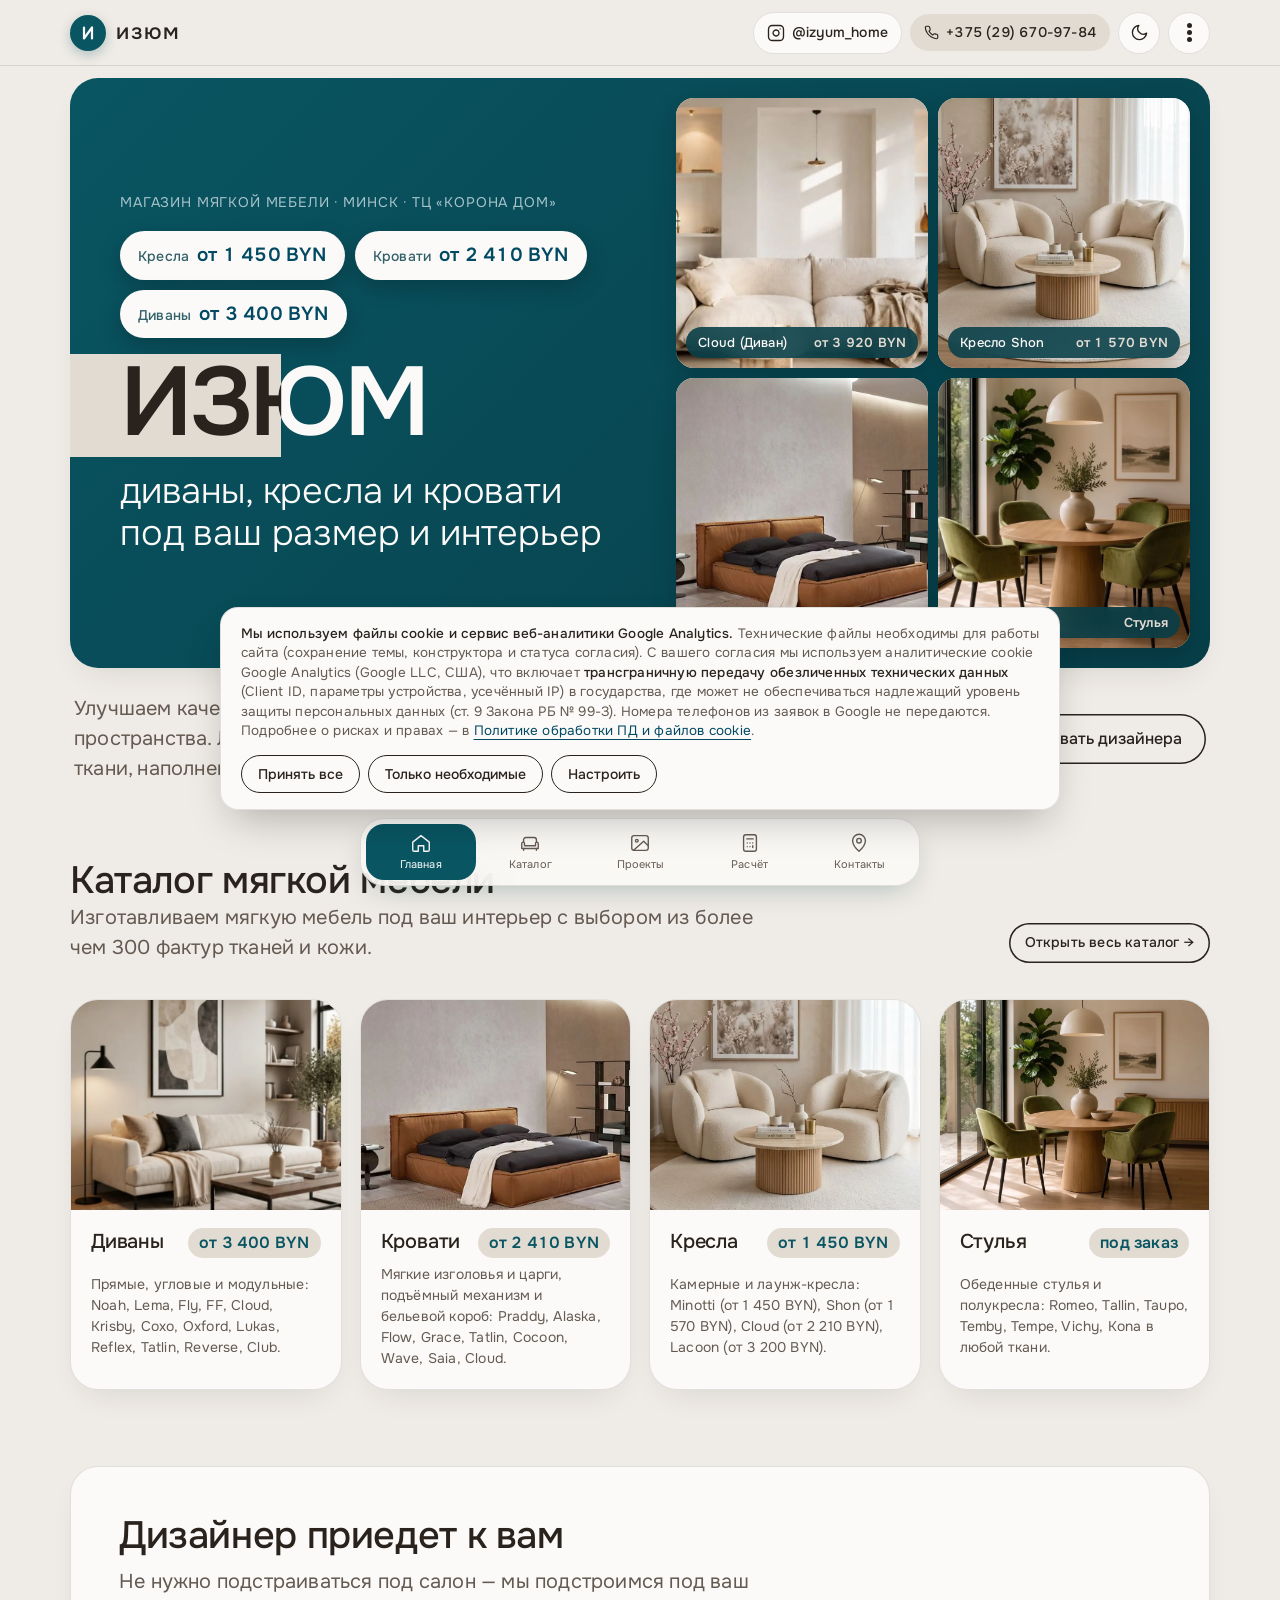
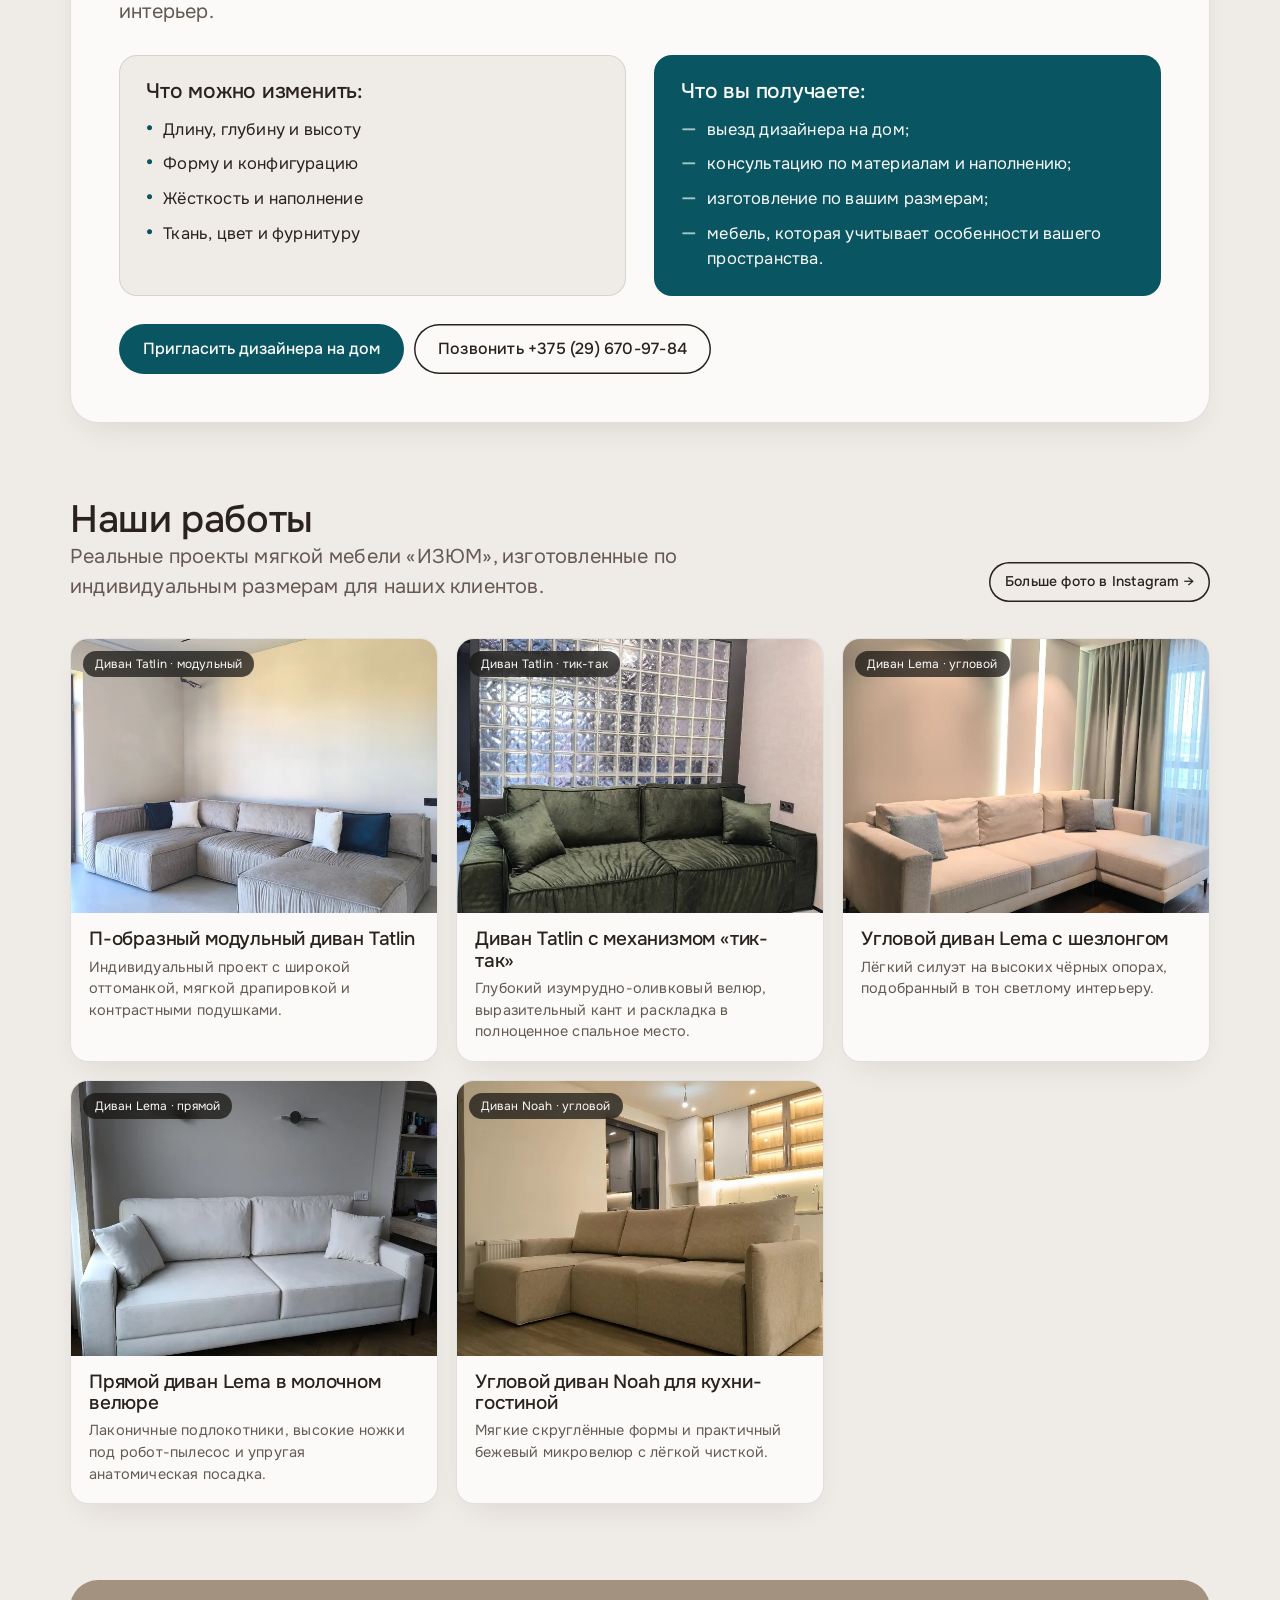
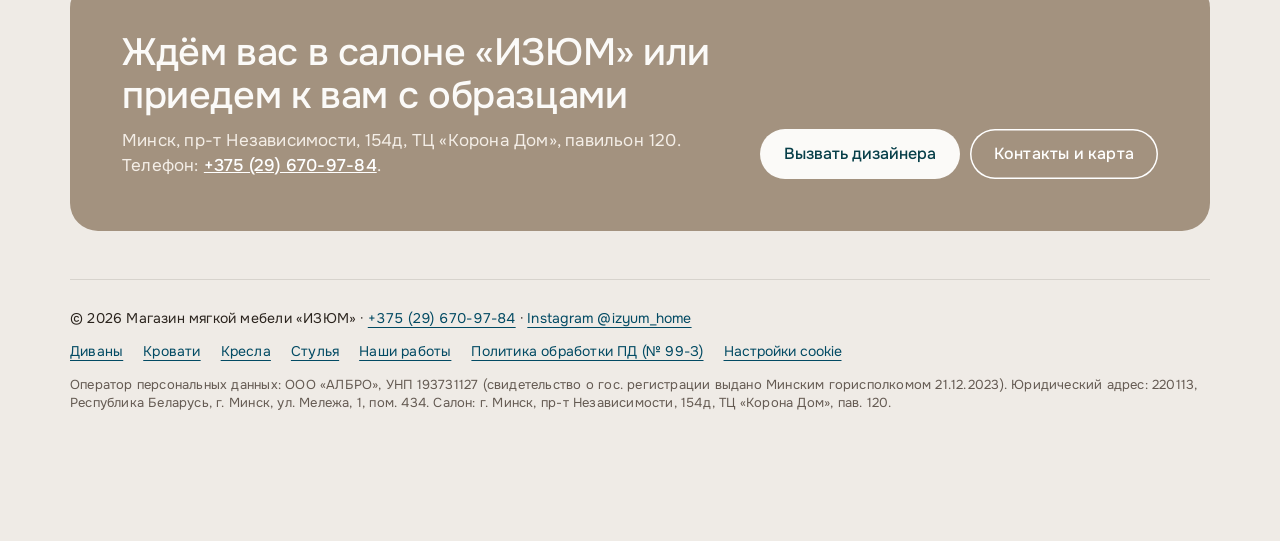
==== commit 1726c5d5: "Add files via upload" ====
--- a/index.html
+++ b/index.html
@@ -3,8 +3,8 @@
 <head>
 <meta charset="utf-8">
 <meta name="viewport" content="width=device-width, initial-scale=1, viewport-fit=cover">
-<title>ИЗЮМ — мягкая мебель на заказ в Минске (Диваны, Кресла, Кровати)</title>
-<meta name="description" content="Магазин мягкой мебели ИЗЮМ в Минске: диваны, дизайнерские кресла (Shon, Lacoon, Minotti, Cloud) и кровати на заказ. ТЦ «Корона Дом», пав. 120. Тел. +375 (29) 670-97-84.">
+<title>ИЗЮМ — мягкая мебель на заказ в Минске (Диваны, Кровати, Кресла)</title>
+<meta name="description" content="Магазин мягкой мебели ИЗЮМ в Минске: кресла от 1 450 BYN, кровати от 2 410 BYN, диваны от 3 400 BYN. Выезд дизайнера на дом. ТЦ «Корона Дом», пав. 120. Тел. +375 (29) 670-97-84.">
 <meta name="robots" content="index, follow">
 <link rel="canonical" href="https://izum-home.by/">
 <meta name="theme-color" content="#095562">
@@ -12,8 +12,8 @@
 <meta property="og:type" content="website">
 <meta property="og:locale" content="ru_BY">
 <meta property="og:site_name" content="ИЗЮМ">
-<meta property="og:title" content="ИЗЮМ — мягкая мебель на заказ в Минске (Диваны, Кресла, Кровати)">
-<meta property="og:description" content="Магазин мягкой мебели ИЗЮМ в Минске: диваны, дизайнерские кресла (Shon, Lacoon, Minotti, Cloud) и кровати на заказ. ТЦ «Корона Дом», пав. 120. Тел. +375 (29) 670-97-84.">
+<meta property="og:title" content="ИЗЮМ — мягкая мебель на заказ в Минске (Диваны, Кровати, Кресла)">
+<meta property="og:description" content="Магазин мягкой мебели ИЗЮМ в Минске: кресла от 1 450 BYN, кровати от 2 410 BYN, диваны от 3 400 BYN. Выезд дизайнера на дом. ТЦ «Корона Дом», пав. 120. Тел. +375 (29) 670-97-84.">
 <meta property="og:url" content="https://izum-home.by/">
 <meta property="og:image" content="https://izum-home.by/assets/img/og.jpg">
 <meta name="twitter:card" content="summary_large_image">
@@ -37,14 +37,18 @@
 </script>
 <link rel="preconnect" href="https://fonts.googleapis.com">
 <link rel="preconnect" href="https://fonts.gstatic.com" crossorigin>
-<link href="https://fonts.googleapis.com/css2?family=Jost:wght@300;400;500;600&display=swap" rel="stylesheet">
+<link href="https://fonts.googleapis.com/css2?family=Manrope:wght@400;500;600;700&family=Onest:wght@300;400;500;600&display=swap" rel="stylesheet">
 <link rel="stylesheet" href="assets/css/style.css">
-<script type="application/ld+json">{"@context": "https://schema.org", "@type": "FurnitureStore", "name": "ИЗЮМ", "legalName": "ООО «АЛБРО»", "taxID": "193731127", "alternateName": "IZYUM home", "url": "https://izum-home.by/", "telephone": "+375296709784", "email": "info@izum-home.by", "image": "https://izum-home.by/assets/img/og.jpg", "logo": "https://izum-home.by/assets/icons/icon-512.png", "description": "Мягкая мебель на заказ в Минске: диваны, кресла, кровати. Салон в ТЦ «Корона Дом», пав. 120.", "address": {"@type": "PostalAddress", "streetAddress": "пр-т Независимости, 154д, ТЦ «Корона Дом», павильон 120", "addressLocality": "Минск", "postalCode": "220114", "addressCountry": "BY"}, "sameAs": ["https://www.instagram.com/izyum_home/"], "priceRange": "BYN"}</script>
+<script type="application/ld+json">{"@context": "https://schema.org", "@type": "FurnitureStore", "name": "ИЗЮМ", "legalName": "ООО «АЛБРО»", "taxID": "193731127", "alternateName": "IZYUM home", "url": "https://izum-home.by/", "telephone": "+375296709784", "email": "info@izum-home.by", "image": "https://izum-home.by/assets/img/og.jpg", "logo": "https://izum-home.by/assets/icons/icon-512.png", "description": "Мягкая мебель на заказ в Минске: диваны, кресла, кровати, стулья. Салон в ТЦ «Корона Дом», пав. 120.", "address": {"@type": "PostalAddress", "streetAddress": "пр-т Независимости, 154д, ТЦ «Корона Дом», павильон 120", "addressLocality": "Минск", "postalCode": "220114", "addressCountry": "BY"}, "sameAs": ["https://www.instagram.com/izyum_home/"], "priceRange": "BYN"}</script>
 </head><body>
 <a class="sr" href="#main">К содержимому</a>
 <header class="topbar">
   <a class="logo" href="index.html" aria-label="ИЗЮМ, на главную"><span class="logo-mark" aria-hidden="true"><svg viewBox="0 0 16 16"><path d="M4 2.5v11l8-11v11"/></svg></span><span>изюм</span></a>
   <div class="top-actions">
+    <a class="top-ig" href="https://www.instagram.com/izyum_home/" target="_blank" rel="noopener" aria-label="Instagram @izyum_home" title="Мы в Instagram: @izyum_home">
+      <svg viewBox="0 0 24 24" aria-hidden="true"><rect x="2" y="2" width="20" height="20" rx="5" ry="5"/><path d="M16 11.37A4 4 0 1 1 12.63 8 4 4 0 0 1 16 11.37z"/><line x1="17.5" y1="6.5" x2="17.51" y2="6.5"/></svg>
+      <span>@izyum_home</span>
+    </a>
     <a class="top-phone num" href="tel:+375296709784" aria-label="Позвонить в салон ИЗЮМ: +375 29 670-97-84">
       <svg viewBox="0 0 24 24" aria-hidden="true"><path d="M22 16.92v3a2 2 0 0 1-2.18 2 19.79 19.79 0 0 1-8.63-3.07 19.5 19.5 0 0 1-6-6 19.79 19.79 0 0 1-3.07-8.67A2 2 0 0 1 4.11 2h3a2 2 0 0 1 2 1.72c.12.96.36 1.9.7 2.81a2 2 0 0 1-.45 2.11L8.09 9.91a16 16 0 0 0 6 6l1.27-1.27a2 2 0 0 1 2.11-.45c.91.34 1.85.58 2.81.7A2 2 0 0 1 22 16.92z"/></svg>
       <span>+375 (29) 670-97-84</span>
@@ -60,7 +64,7 @@
   <nav aria-label="Меню">
     <a href="index.html" aria-current="page">Главная</a>
     <a href="catalog.html">Каталог</a>
-    <a href="constructor.html">Конструктор</a>
+    <a href="index.html#works">Наши работы</a>
     <a href="calculator.html">Калькулятор</a>
     <a href="contacts.html">Контакты</a>
     <a href="privacy.html" style="font-size:clamp(20px,4vw,30px);margin-top:8px;opacity:.85">Политика (Закон № 99-З)</a>
@@ -79,114 +83,210 @@
   <section class="hero-panel">
     <div class="hero-copy">
       <p class="hero-kicker">Магазин мягкой мебели · Минск · ТЦ «Корона Дом»</p>
+      <div class="hero-price-strip" aria-label="Стартовые цены по категориям">
+        <a class="hero-price-pill" href="catalog.html?cat=armchairs"><span class="cat-lbl">Кресла</span><strong class="num">от 1 450 BYN</strong></a>
+        <a class="hero-price-pill" href="catalog.html?cat=beds"><span class="cat-lbl">Кровати</span><strong class="num">от 2 410 BYN</strong></a>
+        <a class="hero-price-pill" href="catalog.html?cat=sofas"><span class="cat-lbl">Диваны</span><strong class="num">от 3 400 BYN</strong></a>
+      </div>
       <h1>
         <span class="cut-word"><span class="bar" aria-hidden="true"></span><span class="t">ИЗЮМ</span><span class="t t-over" aria-hidden="true">ИЗЮМ</span></span>
         <span class="hero-sub">диваны, кресла и&nbsp;кровати под ваш размер и&nbsp;интерьер</span>
       </h1>
-      <div class="hero-badges">
-        <span class="hero-badge">Кресла от 1 450 BYN</span>
-        <span class="hero-badge">Кровати от 2 890 BYN</span>
-        <span class="hero-badge">Диваны от 3 820 BYN</span>
-      </div>
-    </div>
-    <figure class="hero-photo">
-      <img src="assets/img/cloud.webp" alt="Светлый диван Cloud в интерьере гостиной" width="1400" height="1050" fetchpriority="high">
-      <figcaption>Коллекция Cloud — диваны от 3 920 BYN · кресла от 2 210 BYN</figcaption>
-    </figure>
+    </div>
+    <div class="hero-collage" aria-label="Коллаж моделей мягкой мебели ИЗЮМ">
+      <a class="collage-item" href="catalog.html?cat=sofas&model=cloud">
+        <img src="assets/img/cloud.webp" alt="Cloud (Диван)" fetchpriority="high">
+        <span class="collage-tag"><span>Cloud (Диван)</span><b class="num">от 3 920 BYN</b></span>
+      </a>
+      <a class="collage-item" href="catalog.html?cat=armchairs&model=shon">
+        <img src="assets/img/shon.webp" alt="Кресло Shon">
+        <span class="collage-tag"><span>Кресло Shon</span><b class="num">от 1 570 BYN</b></span>
+      </a>
+      <a class="collage-item" href="catalog.html?cat=beds&model=tatlin">
+        <img src="assets/img/tatlin.webp" alt="Tatlin (Кровать)">
+        <span class="collage-tag"><span>Tatlin (Кровать)</span><b class="num">от 2 700 BYN</b></span>
+      </a>
+      <a class="collage-item" href="catalog.html?cat=chairs&model=chair-romeo">
+        <img src="assets/img/chair-romeo.webp" alt="Стул Romeo">
+        <span class="collage-tag"><span>Стул Romeo</span><b>Стулья</b></span>
+      </a>
+    </div>
   </section>
   <div class="hero-under">
-    <p class="lead">Адаптируем длину, глубину, ткань, наполнение и опоры любой модели под вашу планировку. Соберите мебель в онлайн-конструкторе, а фактуру букле, велюра или кожи выберите вживую в салоне.</p>
+    <p class="lead">Улучшаем качество жизни через создание уникального пространства. Любую модель адаптируем по длине, глубине, ткани, наполнению и опорам под вашу планировку.</p>
     <div class="btn-row">
       <a class="btn" href="catalog.html">Смотреть каталог</a>
-      <a class="btn ghost" href="constructor.html">Конструктор цены</a>
-      <button class="btn ghost" type="button" data-lead>Оставить заявку</button>
-    </div>
-  </div>
-  <div class="install"><span>Установите ИЗЮМ как приложение: каталог и конструктор всегда под рукой.</span><button class="btn light" type="button" data-install>Установить</button></div>
+      <button class="btn ghost" type="button" data-lead="Выезд дизайнера на дом">Вызвать дизайнера</button>
+    </div>
+  </div>
+  <div class="install"><span>Установите ИЗЮМ как приложение: каталог и расчёт всегда под рукой.</span><button class="btn light" type="button" data-install>Установить</button></div>
 </div>
 
 <section class="section wrap" aria-labelledby="h-cats">
   <div class="section-head-row">
     <div>
-      <h2 id="h-cats">Категории каталога</h2>
-      <p class="lead">Три направления мягкой мебели с индивидуальной настройкой размеров и обивки.</p>
-    </div>
-    <a class="btn ghost sm" href="catalog.html">Все 12 моделей →</a>
+      <h2 id="h-cats">Каталог мягкой мебели</h2>
+      <p class="lead">Изготавливаем мягкую мебель под ваш интерьер с выбором из более чем 300 фактур тканей и кожи.</p>
+    </div>
+    <a class="btn ghost sm" href="catalog.html">Открыть весь каталог →</a>
   </div>
   <div class="cat-showcase">
     <a class="cat-tile" href="catalog.html?cat=sofas">
       <div class="cat-tile-img">
         <img src="assets/img/reflex.webp" alt="Диваны ИЗЮМ на заказ" loading="lazy">
-        <span class="cat-tile-count">6 моделей</span>
       </div>
       <div class="cat-tile-body">
-        <div class="cat-tile-head"><h3>Диваны</h3><span class="cat-tile-price num">от 3 820 BYN</span></div>
-        <p class="muted small">Прямые, угловые и модульные: Reflex, Krisby, FF, Cloud, Reverse, Fly. Шаг длины 100 мм.</p>
+        <div class="cat-tile-head"><h3>Диваны</h3><span class="cat-tile-price num">от 3 400 BYN</span></div>
+        <p class="muted small">Прямые, угловые и модульные: Noah, Lema, Fly, FF, Cloud, Krisby, Coxo, Oxford, Lukas, Reflex, Tatlin, Reverse, Club.</p>
+      </div>
+    </a>
+    <a class="cat-tile" href="catalog.html?cat=beds">
+      <div class="cat-tile-img">
+        <img src="assets/img/tatlin.webp" alt="Кровати с мягким изголовьем ИЗЮМ" loading="lazy">
+      </div>
+      <div class="cat-tile-body">
+        <div class="cat-tile-head"><h3>Кровати</h3><span class="cat-tile-price num">от 2 410 BYN</span></div>
+        <p class="muted small">Мягкие изголовья и царги, подъёмный механизм и бельевой короб: Praddy, Alaska, Flow, Grace, Tatlin, Cocoon, Wave, Saia, Cloud.</p>
       </div>
     </a>
     <a class="cat-tile" href="catalog.html?cat=armchairs">
       <div class="cat-tile-img">
         <img src="assets/img/shon.webp" alt="Дизайнерские кресла ИЗЮМ" loading="lazy">
-        <span class="cat-tile-count">4 новинки</span>
       </div>
       <div class="cat-tile-body">
         <div class="cat-tile-head"><h3>Кресла</h3><span class="cat-tile-price num">от 1 450 BYN</span></div>
-        <p class="muted small">Камерные и лаунж-кресла: Minotti (от 1 450), Shon (от 1 570), Cloud (от 2 210), Lacoon (от 3 200).</p>
-      </div>
-    </a>
-    <a class="cat-tile" href="catalog.html?cat=beds">
+        <p class="muted small">Камерные и лаунж-кресла: Minotti (от 1 450 BYN), Shon (от 1 570 BYN), Cloud (от 2 210 BYN), Lacoon (от 3 200 BYN).</p>
+      </div>
+    </a>
+    <a class="cat-tile" href="catalog.html?cat=chairs">
       <div class="cat-tile-img">
-        <img src="assets/img/tatlin.webp" alt="Кровати с мягким изголовьем ИЗЮМ" loading="lazy">
-        <span class="cat-tile-count">2 модели</span>
+        <img src="assets/img/chair-romeo.webp" alt="Мягкие стулья и полукресла ИЗЮМ" loading="lazy">
       </div>
       <div class="cat-tile-body">
-        <div class="cat-tile-head"><h3>Кровати</h3><span class="cat-tile-price num">от 2 890 BYN</span></div>
-        <p class="muted small">Мягкие изголовья и царги, подъёмный механизм и бельевой короб: Tatlin и Bonaldo Soft.</p>
+        <div class="cat-tile-head"><h3>Стулья</h3><span class="cat-tile-price">под заказ</span></div>
+        <p class="muted small">Обеденные стулья и полукресла: Romeo, Tallin, Taupo, Temby, Tempe, Vichy, Kona в любой ткани.</p>
       </div>
     </a>
   </div>
 </section>
 
-<section class="section wrap" aria-labelledby="h-params" style="padding-top:0">
-  <div class="section-head">
-    <h2 id="h-params">Что меняем в любой модели</h2>
-    <p class="lead">Базовые размеры в каталоге — только отправная точка для вашего проекта.</p>
-  </div>
-  <div class="params">
-    <div class="param"><span class="ic"><svg viewBox="0 0 32 32"><path d="M4 12h24v8H4zM8 12v3M12 12v4M16 12v3M20 12v4M24 12v3"/></svg></span><h3>Габариты и спальное место</h3><p>Подбираем длину, глубину и высоту под нишу, эркер или спальню с точностью до сантиметра.</p></div>
-    <div class="param"><span class="ic"><svg viewBox="0 0 32 32"><path d="M7 7h18v18H7z" stroke-dasharray="2 2"/><path d="M10 10h12v12H10z"/></svg></span><h3>Ткань и кожа (300+ оттенков)</h3><p>От антивандального велюра и фактурного букле до натуральной кожи и льна.</p></div>
-    <div class="param"><span class="ic"><svg viewBox="0 0 32 32"><rect x="5" y="9" width="22" height="14" rx="3"/><path d="M5 15h22M9 19h.01M13 19h.01M17 19h.01M21 19h.01"/></svg></span><h3>Посадка и наполнение</h3><p>Настраиваем мягкость: анатомический ППУ HR, независимый пружинный блок или пух-перо.</p></div>
-    <div class="param"><span class="ic"><svg viewBox="0 0 32 32"><path d="M11 6h10l-2 4h-6zM13 10l1.5 16h3L19 10"/></svg></span><h3>Опоры и механизмы</h3><p>Металл, массив дуба, поворотный латунный цоколь, скрытые опоры и подъёмные механизмы.</p></div>
+<section class="section wrap" id="designer" aria-labelledby="h-designer" style="padding-top:0">
+  <div class="designer-block">
+    <div class="designer-head">
+      <h2 id="h-designer">Дизайнер приедет к вам</h2>
+      <p class="lead">Не нужно подстраиваться под салон — мы подстроимся под ваш интерьер.</p>
+    </div>
+    <div class="designer-cols">
+      <div class="designer-card">
+        <h3>Что можно изменить:</h3>
+        <ul class="designer-list">
+          <li>Длину, глубину и высоту</li>
+          <li>Форму и конфигурацию</li>
+          <li>Жёсткость и наполнение</li>
+          <li>Ткань, цвет и фурнитуру</li>
+        </ul>
+      </div>
+      <div class="designer-card accent">
+        <h3>Что вы получаете:</h3>
+        <ul class="designer-list">
+          <li>выезд дизайнера на дом;</li>
+          <li>консультацию по материалам и наполнению;</li>
+          <li>изготовление по вашим размерам;</li>
+          <li>мебель, которая учитывает особенности вашего пространства.</li>
+        </ul>
+      </div>
+    </div>
+    <div class="btn-row">
+      <button class="btn" type="button" data-lead="Выезд дизайнера на дом">Пригласить дизайнера на дом</button>
+      <a class="btn ghost" href="tel:+375296709784">Позвонить +375 (29) 670-97-84</a>
+    </div>
   </div>
 </section>
 
-<section class="section wrap" aria-labelledby="h-steps" style="padding-top:0">
-  <div class="section-head"><h2 id="h-steps">Как мы работаем</h2></div>
-  <ol class="steps">
-    <li><h3>Выберите модель онлайн</h3><p>В каталоге или конструкторе: цена пересчитывается мгновенно.</p></li>
-    <li><h3>Оставьте заявку</h3><p>Позвоним с <a class="link num" href="tel:+375296709784">+375 (29) 670-97-84</a> и ответим на все вопросы.</p></li>
-    <li><h3>Приезжайте в салон</h3><p>ТЦ «Корона Дом», пав. 120: протестируйте посадку и выберите ткань вживую.</p></li>
-    <li><h3>Изготовление и доставка</h3><p>Бережно доставим по Минску и всей Беларуси, поднимем на этаж и соберём.</p></li>
-  </ol>
+<section class="section wrap" id="works" aria-labelledby="h-works" style="padding-top:0">
+  <div class="section-head-row">
+    <div>
+      <h2 id="h-works">Наши работы</h2>
+      <p class="lead">Реальные проекты мягкой мебели «ИЗЮМ», изготовленные по индивидуальным размерам для наших клиентов.</p>
+    </div>
+    <a class="btn ghost sm" href="https://www.instagram.com/izyum_home/" target="_blank" rel="noopener">Больше фото в Instagram →</a>
+  </div>
+  <div class="works-grid">
+    <article class="work-card">
+      <div class="work-media">
+        <img src="assets/img/work-tatlin-modular.webp" alt="Модульный П-образный диван Tatlin в интерьере" loading="lazy">
+        <span class="work-tag">Диван Tatlin · модульный</span>
+      </div>
+      <div class="work-body">
+        <h3>П-образный модульный диван Tatlin</h3>
+        <p>Индивидуальный проект с широкой оттоманкой, мягкой драпировкой и контрастными подушками.</p>
+      </div>
+    </article>
+    <article class="work-card">
+      <div class="work-media">
+        <img src="assets/img/work-tatlin-green.webp" alt="Диван Tatlin с механизмом тик-так в изумрудном велюре" loading="lazy">
+        <span class="work-tag">Диван Tatlin · тик-так</span>
+      </div>
+      <div class="work-body">
+        <h3>Диван Tatlin с механизмом «тик-так»</h3>
+        <p>Глубокий изумрудно-оливковый велюр, выразительный кант и раскладка в полноценное спальное место.</p>
+      </div>
+    </article>
+    <article class="work-card">
+      <div class="work-media">
+        <img src="assets/img/work-lema-corner.webp" alt="Угловой диван Lema с оттоманкой" loading="lazy">
+        <span class="work-tag">Диван Lema · угловой</span>
+      </div>
+      <div class="work-body">
+        <h3>Угловой диван Lema с шезлонгом</h3>
+        <p>Лёгкий силуэт на высоких чёрных опорах, подобранный в тон светлому интерьеру.</p>
+      </div>
+    </article>
+    <article class="work-card">
+      <div class="work-media">
+        <img src="assets/img/work-lema.webp" alt="Прямой диван Lema в светлом велюре" loading="lazy">
+        <span class="work-tag">Диван Lema · прямой</span>
+      </div>
+      <div class="work-body">
+        <h3>Прямой диван Lema в молочном велюре</h3>
+        <p>Лаконичные подлокотники, высокие ножки под робот-пылесос и упругая анатомическая посадка.</p>
+      </div>
+    </article>
+    <article class="work-card">
+      <div class="work-media">
+        <img src="assets/img/work-noah.webp" alt="Угловой диван Noah в интерьере кухни-гостиной" loading="lazy">
+        <span class="work-tag">Диван Noah · угловой</span>
+      </div>
+      <div class="work-body">
+        <h3>Угловой диван Noah для кухни-гостиной</h3>
+        <p>Мягкие скруглённые формы и практичный бежевый микровелюр с лёгкой чисткой.</p>
+      </div>
+    </article>
+  </div>
 </section>
 
 <section class="wrap" aria-labelledby="h-visit">
   <div class="visit">
     <div style="display:grid;gap:10px">
-      <h2 id="h-visit">Ждём вас в салоне «ИЗЮМ»</h2>
-      <p>Минск, пр-т Независимости, 154д, ТЦ «Корона Дом», павильон 120. Телефон для связи: <a href="tel:+375296709784" style="color:#fff;font-weight:500">+375 (29) 670-97-84</a>.</p>
-    </div>
-    <div class="btn-row"><a class="btn light" href="contacts.html">Контакты и карта</a><a class="btn ghost" style="--fg:#fff;box-shadow:inset 0 0 0 1.5px #fff;color:#fff" href="catalog.html">Каталог мебели</a></div>
+      <h2 id="h-visit">Ждём вас в салоне «ИЗЮМ» или приедем к вам с образцами</h2>
+      <p>Минск, пр-т Независимости, 154д, ТЦ «Корона Дом», павильон 120. Телефон: <a href="tel:+375296709784" style="color:#fff;font-weight:500">+375 (29) 670-97-84</a>.</p>
+    </div>
+    <div class="btn-row">
+      <button class="btn light" type="button" data-lead="Выезд дизайнера на дом">Вызвать дизайнера</button>
+      <a class="btn ghost" style="--fg:#fff;box-shadow:inset 0 0 0 1.5px #fff;color:#fff" href="contacts.html">Контакты и карта</a>
+    </div>
   </div>
 </section>
 </main>
 <footer class="wrap site-footer small">
   <div class="footer-row">
-    <span>© 2026 Магазин мягкой мебели «ИЗЮМ» · <a class="link num" href="tel:+375296709784">+375 (29) 670-97-84</a></span>
+    <span>© 2026 Магазин мягкой мебели «ИЗЮМ» · <a class="link num" href="tel:+375296709784">+375 (29) 670-97-84</a> · <a class="link" href="https://www.instagram.com/izyum_home/" target="_blank" rel="noopener">Instagram @izyum_home</a></span>
     <div class="footer-links">
       <a class="link" href="catalog.html?cat=sofas">Диваны</a>
+      <a class="link" href="catalog.html?cat=beds">Кровати</a>
       <a class="link" href="catalog.html?cat=armchairs">Кресла</a>
-      <a class="link" href="catalog.html?cat=beds">Кровати</a>
+      <a class="link" href="catalog.html?cat=chairs">Стулья</a>
+      <a class="link" href="index.html#works">Наши работы</a>
       <a class="link" href="privacy.html">Политика обработки ПД (№ 99-З)</a>
       <button type="button" class="btn-link" data-cookie-open>Настройки cookie</button>
     </div>
@@ -198,7 +298,7 @@
 <nav class="tabbar" aria-label="Разделы">
   <a href="index.html" aria-current="page"><svg viewBox="0 0 24 24" aria-hidden="true"><path d="M3 11l9-7 9 7v8.5a1.5 1.5 0 0 1-1.5 1.5H15v-6H9v6H4.5A1.5 1.5 0 0 1 3 19.5z"/></svg><span>Главная</span></a>
   <a href="catalog.html"><svg viewBox="0 0 24 24" aria-hidden="true"><path d="M5 11V8.5A2.5 2.5 0 0 1 7.5 6h9A2.5 2.5 0 0 1 19 8.5V11"/><path d="M3 12.5a1.5 1.5 0 0 1 3 0V15h12v-2.5a1.5 1.5 0 0 1 3 0V18H3z"/><path d="M5 18v2M19 18v2"/></svg><span>Каталог</span></a>
-  <a href="constructor.html"><svg viewBox="0 0 24 24" aria-hidden="true"><path d="M4 6h9M17 6h3M4 12h3M11 12h9M4 18h11M19 18h1"/><circle cx="15" cy="6" r="2"/><circle cx="9" cy="12" r="2"/><circle cx="17" cy="18" r="2"/></svg><span>Собрать</span></a>
+  <a href="index.html#works"><svg viewBox="0 0 24 24" aria-hidden="true"><rect x="3" y="4" width="18" height="16" rx="2.5"/><circle cx="8.5" cy="9.5" r="1.5"/><path d="M21 15l-5-5L5 20"/></svg><span>Проекты</span></a>
   <a href="calculator.html"><svg viewBox="0 0 24 24" aria-hidden="true"><rect x="5" y="3" width="14" height="18" rx="2.5"/><path d="M8.5 7.5h7M9 12h.01M12 12h.01M15 12h.01M9 16h.01M12 16h.01M15 15v2"/></svg><span>Расчёт</span></a>
   <a href="contacts.html"><svg viewBox="0 0 24 24" aria-hidden="true"><path d="M12 21s-7-6.2-7-11.5a7 7 0 0 1 14 0C19 14.8 12 21 12 21z"/><circle cx="12" cy="9.5" r="2.5"/></svg><span>Контакты</span></a>
 </nav>
--- a/assets/css/style.css
+++ b/assets/css/style.css
@@ -1,4 +1,4 @@
-/* ИЗЮМ — общие стили. Светлая и тёмная темы, каталог с категориями, куки-баннер по 99-З. */
+/* ИЗЮМ — фирменный стиль (палитра первого варианта со светлой и тёмной темой). */
 :root {
   --teal: #095562;
   --teal-deep: #073F49;
@@ -22,7 +22,7 @@
   --nav-h: 68px;
   --ease: cubic-bezier(.2, .7, .2, 1);
   --spring: cubic-bezier(.34, 1.4, .5, 1);
-  --font: 'Jost', 'Futura', 'Century Gothic', system-ui, sans-serif;
+  --font: 'Onest', 'Manrope', -apple-system, BlinkMacSystemFont, 'Segoe UI', Roboto, sans-serif;
   color-scheme: light;
 }
 
@@ -62,6 +62,8 @@
   color: var(--ink);
   background: var(--paper);
   padding-bottom: calc(var(--nav-h) + 36px + env(safe-area-inset-bottom));
+  letter-spacing: .012em;
+  font-kerning: normal;
   -webkit-font-smoothing: antialiased;
   -webkit-tap-highlight-color: transparent;
   transition: background-color .3s var(--ease), color .3s var(--ease);
@@ -114,11 +116,24 @@
   padding: 8px 14px; border-radius: 999px;
   background: var(--stone); color: var(--ink);
   text-decoration: none; font-size: 14px; font-weight: 500;
-  transition: background .25s, transform .25s var(--spring);
+  transition: background .25s, color .25s, transform .25s var(--spring);
 }
 .top-phone:hover { background: var(--teal); color: #FBFAF8; }
 .top-phone svg { width: 15px; height: 15px; stroke: currentColor; fill: none; stroke-width: 1.8; }
-@media (min-width: 640px) { .top-phone { display: inline-flex; } }
+@media (min-width: 680px) { .top-phone { display: inline-flex; } }
+
+/* Иконка и ссылка на Instagram в верхней панели */
+.top-ig {
+  display: inline-flex; align-items: center; gap: 7px;
+  height: 42px; padding: 0 13px; border-radius: 999px;
+  border: 1px solid var(--line); background: var(--white); color: var(--ink);
+  text-decoration: none; font-size: 14px; font-weight: 500;
+  transition: transform .3s var(--spring), background .25s, color .25s, border-color .25s;
+}
+.top-ig:hover { background: var(--teal); color: #FBFAF8; border-color: var(--teal); transform: scale(1.03); }
+.top-ig svg { width: 18px; height: 18px; stroke: currentColor; fill: none; stroke-width: 1.8; stroke-linecap: round; stroke-linejoin: round; }
+.top-ig span { display: none; }
+@media (min-width: 860px) { .top-ig span { display: inline; } }
 
 .theme-btn {
   width: 42px; height: 42px; border-radius: 50%; border: 1px solid var(--line);
@@ -169,7 +184,7 @@
 .menu-open .topbar { background: transparent; backdrop-filter: none; -webkit-backdrop-filter: none; border-bottom-color: transparent; }
 .menu-open .topbar .logo { color: #FBFAF8; }
 .menu-open .topbar .logo-mark { background: #FBFAF8; color: var(--teal-deep); }
-.menu-open .top-phone { background: rgba(255,255,255,.14); color: #FBFAF8; }
+.menu-open .top-phone, .menu-open .top-ig { background: rgba(255,255,255,.14); color: #FBFAF8; border-color: transparent; }
 .menu nav { display: grid; gap: 4px; }
 .menu nav a {
   text-decoration: none; font-size: clamp(32px, 7.5vw, 60px); font-weight: 300; line-height: 1.15;
@@ -251,11 +266,11 @@
 html[data-theme="dark"] .link { color: var(--mist); }
 
 /* ---------- секции ---------- */
-.section { padding-block: clamp(36px, 6.5vw, 80px); }
+.section { padding-block: clamp(36px, 6.5vw, 76px); }
 .section-head { display: grid; gap: 10px; margin-bottom: clamp(22px, 3.8vw, 36px); }
 .section-head-row { display: flex; flex-wrap: wrap; justify-content: space-between; align-items: flex-end; gap: 16px; margin-bottom: clamp(22px, 3.8vw, 36px); }
 
-/* ================= ГЛАВНАЯ ================= */
+/* ================= ГЛАВНАЯ: HERO С ВЫДЕЛЕННЫМИ ЦЕНАМИ И КОЛЛАЖЕМ ИЗ РЕНДЕРОВ ================= */
 .hero { padding-top: 12px; }
 .hero-panel {
   position: relative; overflow: hidden;
@@ -263,20 +278,34 @@
   display: grid; grid-template-columns: 1fr;
   box-shadow: var(--card-shadow);
 }
-.hero-copy { position: relative; z-index: 2; padding: clamp(26px, 4.8vw, 52px); display: grid; align-content: start; gap: 16px; }
+.hero-copy {
+  position: relative; z-index: 2; padding: clamp(26px, 4.8vw, 50px);
+  display: grid; align-content: start; gap: 16px;
+}
 .hero-kicker { color: var(--mist); font-size: 14px; letter-spacing: .06em; text-transform: uppercase; }
-.hero-badges { display: flex; flex-wrap: wrap; gap: 8px; margin-top: 6px; }
-.hero-badge {
-  font-size: 13px; padding: 6px 12px; border-radius: 999px;
-  background: rgba(255,255,255,.12); color: #FBFAF8; backdrop-filter: blur(6px);
-}
+
+/* Выделенные цены в самом начале по запросу пользователя */
+.hero-price-strip {
+  display: flex; flex-wrap: wrap; gap: 10px; margin-top: 2px;
+}
+.hero-price-pill {
+  display: inline-flex; align-items: baseline; gap: 8px;
+  padding: 10px 18px; border-radius: 999px;
+  background: #FBFAF8; color: #073F49;
+  text-decoration: none;
+  box-shadow: 0 8px 22px rgba(0, 0, 0, .2);
+  transition: transform .25s var(--spring), background .2s;
+}
+.hero-price-pill:hover { transform: translateY(-2px); background: var(--stone); }
+.hero-price-pill .cat-lbl { font-size: 14px; font-weight: 500; opacity: .82; }
+.hero-price-pill strong { font-size: clamp(16px, 2vw, 19px); font-weight: 600; color: #024A63; }
 
 /* фирменный приём: слово, наполовину перекрытое светлой плашкой */
 .cut-word {
   --cut: 0%;
   position: relative; display: block; width: fit-content;
-  font-size: clamp(56px, 15vw, 148px); font-weight: 600; line-height: .9; letter-spacing: -.035em;
-  text-transform: uppercase; margin-left: calc(-1 * clamp(26px, 4.8vw, 52px)); padding-left: clamp(26px, 4.8vw, 52px);
+  font-size: clamp(56px, 15vw, 142px); font-weight: 600; line-height: .9; letter-spacing: -.035em;
+  text-transform: uppercase; margin-left: calc(-1 * clamp(26px, 4.8vw, 50px)); padding-left: clamp(26px, 4.8vw, 50px);
   padding-block: .06em .1em; padding-right: .08em;
   animation: cutIn 1.3s .25s var(--ease) forwards;
 }
@@ -291,39 +320,63 @@
 }
 @keyframes cutIn { to { --cut: 58%; } }
 
-.hero-photo {
-  position: relative; margin: 0 clamp(14px, 3vw, 24px) clamp(14px, 3vw, 24px);
-  border-radius: var(--r-m); overflow: hidden; aspect-ratio: 4 / 3; align-self: end;
-}
-.hero-photo img { width: 100%; height: 100%; object-fit: cover; transform: scale(1.12); animation: settle 1.8s .1s var(--ease) forwards; }
-@keyframes settle { to { transform: scale(1); } }
-.hero-photo figcaption {
-  position: absolute; left: 12px; bottom: 12px; display: flex; gap: 8px; align-items: center;
-  padding: 8px 14px; border-radius: 999px; background: rgba(2, 74, 99, .92); color: #FBFAF8; font-size: 14px;
-}
+/* Коллаж из рендеров в правой части Hero вместо одного фото дивана */
+.hero-collage {
+  display: grid;
+  grid-template-columns: 1fr 1fr;
+  grid-template-rows: 1fr 1fr;
+  gap: 10px;
+  margin: 0 clamp(14px, 3vw, 22px) clamp(14px, 3vw, 22px);
+  min-height: 340px;
+}
+.collage-item {
+  position: relative; overflow: hidden; border-radius: var(--r-m);
+  background: #F4F1EC; text-decoration: none; color: #FBFAF8;
+  display: block; min-height: 150px;
+  box-shadow: 0 8px 24px rgba(0, 0, 0, .18);
+}
+.collage-item.tall { grid-row: span 2; }
+.collage-item img {
+  width: 100%; height: 100%; object-fit: cover;
+  transition: transform .65s var(--ease);
+}
+.collage-item:hover img { transform: scale(1.06); }
+.collage-tag {
+  position: absolute; left: 10px; bottom: 10px; right: 10px;
+  display: flex; justify-content: space-between; align-items: center; gap: 6px;
+  padding: 6px 12px; border-radius: 999px;
+  background: rgba(7, 63, 73, .88); color: #FBFAF8;
+  font-size: 13px; font-weight: 500;
+  backdrop-filter: blur(8px);
+}
+.collage-tag b { font-weight: 600; color: #E2DBD2; white-space: nowrap; }
+
 .hero-under { display: grid; gap: 22px; padding: 26px 4px 0; }
 
-@media (min-width: 900px) {
-  .hero-panel { grid-template-columns: 1.1fr 1fr; min-height: min(68vh, 600px); }
+@media (min-width: 920px) {
+  .hero-panel { grid-template-columns: 1.08fr 1.02fr; min-height: min(68vh, 590px); }
   .hero-copy { min-width: 0; align-content: center; }
-  .cut-word { font-size: clamp(76px, 7.8vw, 128px); }
-  .hero-photo { aspect-ratio: auto; margin: 20px; align-self: stretch; }
+  .cut-word { font-size: clamp(74px, 7.6vw, 124px); }
+  .hero-collage { margin: 20px; align-self: stretch; }
   .hero-under { grid-template-columns: 1.3fr 1fr; align-items: center; }
   .hero-under .btn-row { justify-content: flex-end; }
 }
 
-/* Категории на главной */
+/* Категории на главной по рукописной схеме: 2x2 (Диваны, Кровати, Кресла, Стулья), без количества моделей */
 .cat-showcase {
   display: grid; gap: 18px;
   grid-template-columns: 1fr;
 }
-@media (min-width: 720px) {
-  .cat-showcase { grid-template-columns: repeat(3, 1fr); }
+@media (min-width: 680px) {
+  .cat-showcase { grid-template-columns: repeat(2, 1fr); }
+}
+@media (min-width: 1040px) {
+  .cat-showcase { grid-template-columns: repeat(4, 1fr); }
 }
 .cat-tile {
   position: relative; overflow: hidden; border-radius: var(--r-l);
   background: var(--white); border: 1px solid var(--line);
-  text-decoration: none; display: grid; grid-template-rows: 220px auto;
+  text-decoration: none; display: grid; grid-template-rows: 210px auto;
   box-shadow: var(--card-shadow);
   transition: transform .35s var(--spring), border-color .25s;
 }
@@ -331,32 +384,82 @@
 .cat-tile-img { position: relative; overflow: hidden; background: var(--stone); }
 .cat-tile-img img { width: 100%; height: 100%; object-fit: cover; transition: transform .6s var(--ease); }
 .cat-tile:hover .cat-tile-img img { transform: scale(1.05); }
-.cat-tile-count {
-  position: absolute; top: 12px; right: 12px;
-  padding: 5px 12px; border-radius: 999px;
+.cat-tile-body { padding: 18px 20px 20px; display: grid; gap: 6px; }
+.cat-tile-head { display: flex; justify-content: space-between; align-items: baseline; gap: 8px; }
+.cat-tile-price {
+  color: var(--teal); font-weight: 600; font-size: 16px;
+  background: var(--stone); padding: 3px 11px; border-radius: 999px;
+}
+html[data-theme="dark"] .cat-tile-price { color: var(--mist); }
+
+/* ================= БЛОК «ДИЗАЙНЕР ПРИЕДЕТ К ВАМ» ================= */
+.designer-block {
+  border-radius: var(--r-l);
+  background: var(--white); border: 1px solid var(--line);
+  padding: clamp(26px, 4.8vw, 48px);
+  box-shadow: var(--card-shadow);
+  display: grid; gap: 28px;
+}
+.designer-head { display: grid; gap: 10px; max-width: 42em; }
+.designer-cols {
+  display: grid; gap: 20px;
+}
+@media (min-width: 780px) {
+  .designer-cols { grid-template-columns: 1fr 1fr; gap: 28px; }
+}
+.designer-card {
+  padding: 24px 26px; border-radius: var(--r-m);
+  background: var(--paper); border: 1px solid var(--line);
+  display: grid; gap: 14px; align-content: start;
+}
+.designer-card.accent {
+  background: var(--teal); color: #FBFAF8; border-color: transparent;
+}
+.designer-card h3 { font-size: 21px; font-weight: 500; }
+.designer-list {
+  margin: 0; padding: 0; list-style: none; display: grid; gap: 10px;
+  font-size: 16.5px;
+}
+.designer-list li {
+  display: flex; align-items: baseline; gap: 10px;
+}
+.designer-list li::before {
+  content: '•'; color: var(--teal); font-weight: 600; font-size: 20px; line-height: 1;
+}
+.designer-card.accent .designer-list li::before {
+  content: '—'; color: var(--mist); font-weight: 500;
+}
+
+/* ================= РАЗДЕЛ «НАШИ РАБОТЫ» (РЕАЛЬНЫЕ ПРОЕКТЫ) ================= */
+.works-grid {
+  display: grid; gap: 18px;
+  grid-template-columns: repeat(auto-fill, minmax(280px, 1fr));
+}
+.work-card {
+  border-radius: var(--r-m); background: var(--white); border: 1px solid var(--line);
+  overflow: hidden; box-shadow: var(--card-shadow);
+  display: flex; flex-direction: column;
+  transition: transform .3s var(--spring), border-color .25s;
+}
+.work-card:hover { transform: translateY(-4px); border-color: var(--teal); }
+.work-media {
+  position: relative; aspect-ratio: 4 / 3; overflow: hidden; background: var(--stone);
+}
+.work-media img {
+  width: 100%; height: 100%; object-fit: cover; transition: transform .55s var(--ease);
+}
+.work-card:hover .work-media img { transform: scale(1.04); }
+.work-tag {
+  position: absolute; left: 12px; top: 12px;
+  padding: 4px 12px; border-radius: 999px;
   background: rgba(20, 18, 16, .72); color: #FBFAF8;
-  font-size: 13px; backdrop-filter: blur(8px);
-}
-.cat-tile-body { padding: 20px 22px; display: grid; gap: 6px; }
-.cat-tile-head { display: flex; justify-content: space-between; align-items: baseline; gap: 8px; }
-.cat-tile-price { color: var(--teal); font-weight: 500; font-size: 16px; }
-html[data-theme="dark"] .cat-tile-price { color: var(--mist); }
-
-/* список параметров (что можно изменить) */
-.params { display: grid; border-top: 1px solid var(--line); }
-.param {
-  display: grid; grid-template-columns: 56px 1fr; gap: 6px 18px; align-items: start;
-  padding: 22px 0; border-bottom: 1px solid var(--line);
-}
-.param .ic {
-  grid-row: span 2; width: 56px; height: 56px; border-radius: 50%; background: var(--stone);
-  display: grid; place-items: center;
-}
-.param .ic svg { width: 28px; height: 28px; stroke: var(--taupe-deep); fill: none; stroke-width: 1.3; stroke-linecap: round; stroke-linejoin: round; }
-.param p { color: var(--ink-soft); max-width: 40em; }
-@media (min-width: 900px) {
-  .params { grid-template-columns: 1fr 1fr; column-gap: 48px; }
-}
+  font-size: 12px; backdrop-filter: blur(6px);
+}
+.work-body {
+  padding: 16px 18px 18px; display: grid; gap: 6px;
+}
+.work-body h3 { font-size: 19px; font-weight: 500; }
+.work-body p { font-size: 14.5px; color: var(--ink-soft); }
 
 /* шаги */
 .steps { counter-reset: s; display: grid; gap: 0; list-style: none; margin: 0; padding: 0; }
@@ -389,13 +492,13 @@
 .visit p { color: #F4EEE7; max-width: 34em; }
 @media (min-width: 900px) { .visit { grid-template-columns: 1.4fr 1fr; align-items: end; } .visit .btn-row { justify-content: flex-end; } }
 
-/* ================= КАТАЛОГ И КАТЕГОРИИ ================= */
+/* ================= КАТАЛОГ И КАТЕГОРИИ (БЕЗ СЧЁТЧИКОВ МОДЕЛЕЙ) ================= */
 .cat-tabs {
   display: flex; flex-wrap: wrap; gap: 8px; margin-bottom: 20px;
 }
 .cat-tab {
   display: inline-flex; align-items: center; gap: 8px;
-  min-height: 44px; padding: 0 20px; border-radius: 999px;
+  min-height: 44px; padding: 0 22px; border-radius: 999px;
   border: 1.5px solid var(--line); background: var(--white); color: var(--ink);
   cursor: pointer; font-size: 15px; font-weight: 500;
   transition: background .25s, color .25s, border-color .25s, transform .25s var(--spring);
@@ -403,13 +506,6 @@
 .cat-tab:hover { border-color: var(--teal); }
 .cat-tab[aria-selected="true"], .cat-tab.active {
   background: var(--teal); color: #FBFAF8; border-color: var(--teal);
-}
-.cat-tab .cnt {
-  font-size: 12px; padding: 2px 8px; border-radius: 999px;
-  background: var(--stone); color: var(--ink-soft);
-}
-.cat-tab[aria-selected="true"] .cnt, .cat-tab.active .cnt {
-  background: rgba(255,255,255,.2); color: #FBFAF8;
 }
 
 .viewer {
@@ -443,7 +539,7 @@
 }
 .poster .kind { letter-spacing: .35em; font-weight: 400; font-size: clamp(12px, 1.8vw, 18px); text-transform: uppercase; color: var(--mist); }
 .poster .name {
-  font-size: clamp(42px, 9.5vw, 96px); font-weight: 400; line-height: .94; letter-spacing: .01em; text-transform: uppercase;
+  font-size: clamp(32px, 6.8vw, 72px); font-weight: 400; line-height: 1.02; letter-spacing: .01em;
   text-shadow: 0 4px 20px rgba(0,0,0,.25);
 }
 .poster .size { font-weight: 300; font-size: clamp(16px, 2.2vw, 24px); opacity: .92; }
@@ -456,7 +552,7 @@
 .swapping .poster > * { opacity: 0; transform: translateY(10px); }
 
 .viewer-variant {
-  position: absolute; z-index: 3; left: clamp(20px, 4vw, 44px); bottom: 54px;
+  position: absolute; z-index: 3; left: clamp(20px, 4vw, 44px); bottom: 18px;
   display: flex; gap: 6px; flex-wrap: wrap;
 }
 .viewer-variant button {
@@ -476,11 +572,6 @@
 .round:hover { background: var(--white); transform: scale(1.05); }
 .round:active { transform: scale(.9); }
 .round svg { width: 20px; height: 20px; stroke: currentColor; fill: none; stroke-width: 1.6; stroke-linecap: round; stroke-linejoin: round; }
-.viewer-count {
-  position: absolute; z-index: 3; left: clamp(20px, 4vw, 44px); bottom: 18px;
-  color: #FBFAF8; font-size: 14px; background: rgba(20,18,16,.55); padding: 4px 12px; border-radius: 999px;
-  backdrop-filter: blur(6px);
-}
 
 .model-strip {
   display: flex; gap: 6px; overflow-x: auto; scroll-snap-type: x mandatory; padding: 14px 2px 4px;
@@ -565,134 +656,41 @@
   font-size: 12px; padding: 3px 10px; border-radius: 999px;
   background: var(--stone); color: var(--ink-soft);
 }
-.cat-card-actions { display: grid; grid-template-columns: 1fr auto; gap: 8px; margin-top: 6px; }
-
-/* ================= КОНСТРУКТОР ================= */
-.builder { display: grid; gap: 22px; }
-@media (min-width: 980px) {
-  .builder { grid-template-columns: 1.15fr 1fr; gap: 40px; align-items: start; }
-  .stage-col { position: sticky; top: 82px; }
-}
-.stage {
-  position: relative; border-radius: var(--r-l); background: var(--stone); overflow: hidden;
-  aspect-ratio: 2 / 1; border: 1px solid var(--line);
-}
-.stage::before {
-  content: ''; position: absolute; inset: 60.5% 0 0 0;
-  background: linear-gradient(color-mix(in srgb, var(--stone) 85%, #000 15%), color-mix(in srgb, var(--stone) 78%, #000 22%));
-}
-@property --fab { syntax: '<color>'; inherits: true; initial-value: #E8E0D2; }
-@property --leg { syntax: '<color>'; inherits: true; initial-value: #2A2724; }
-@property --pil { syntax: '<color>'; inherits: true; initial-value: #6E5D4B; }
-.stage { transition: --fab .6s var(--ease), --leg .6s var(--ease), --pil .6s var(--ease); }
-.stage svg { position: absolute; inset: 0; width: 100%; height: 100%; }
-.s-back { fill: color-mix(in srgb, var(--fab), #000 28%); }
-.s-bc   { fill: color-mix(in srgb, var(--fab), #000 9%); stroke: color-mix(in srgb, var(--fab), #000 22%); stroke-width: .8; }
-.s-seat { fill: var(--fab); stroke: color-mix(in srgb, var(--fab), #000 18%); stroke-width: .8; }
-.s-sheen { fill: #fff; opacity: .12; }
-.s-arm  { fill: color-mix(in srgb, var(--fab), #fff 5%); stroke: color-mix(in srgb, var(--fab), #000 18%); stroke-width: .8; }
-.s-base { fill: color-mix(in srgb, var(--fab), #000 36%); }
-.s-leg  { fill: var(--leg); }
-.s-pil  { fill: var(--pil); }
-.stage .dim { font-size: 22px; fill: var(--ink-soft); font-family: var(--font); }
-.stage-tag {
-  position: absolute; left: 14px; top: 14px; padding: 6px 14px; border-radius: 999px;
-  background: color-mix(in srgb, var(--white) 88%, transparent); color: var(--ink); font-size: 14px;
-  backdrop-filter: blur(6px);
-}
-
-.total {
-  margin-top: 14px; padding: 20px 22px; border-radius: var(--r-m); background: var(--teal); color: #FBFAF8;
-  display: grid; grid-template-columns: 1fr auto; gap: 4px 16px; align-items: center;
-}
-.total .lbl { color: var(--mist); font-size: 14px; }
-.total .sum { font-size: clamp(32px, 5vw, 44px); font-weight: 500; line-height: 1; grid-column: 1; }
-.total .sum small { font-size: .45em; font-weight: 400; margin-left: 6px; }
-.total .acts { grid-column: 2; grid-row: 1 / span 2; }
-.total details { grid-column: 1 / -1; margin-top: 10px; font-size: 14px; color: #DCE8EA; }
-.total summary { cursor: pointer; color: #FBFAF8; width: fit-content; }
-.total table { width: 100%; border-collapse: collapse; margin-top: 8px; }
-.total td { padding: 5px 0; border-top: 1px solid rgba(255,255,255,.14); }
-.total td:last-child { text-align: right; white-space: nowrap; }
-.bump { animation: bump .45s var(--spring); }
-@keyframes bump { 40% { transform: translateY(-3px) scale(1.03); } }
-
-.ctrl { display: grid; gap: 12px; padding: 20px 0; border-bottom: 1px solid var(--line); }
-.ctrl:first-child { padding-top: 0; }
-.ctrl-head { display: flex; justify-content: space-between; align-items: baseline; gap: 12px; }
-.ctrl-head h3 { font-size: 18px; }
-.ctrl-head output { color: var(--teal); font-weight: 500; }
-html[data-theme="dark"] .ctrl-head output { color: var(--mist); }
-.chips { display: flex; flex-wrap: wrap; gap: 8px; }
-.seg {
-  display: grid; grid-auto-flow: column; grid-auto-columns: 1fr; position: relative;
-  padding: 4px; border-radius: 999px; background: var(--stone);
-}
-.seg button {
-  position: relative; z-index: 1; min-height: 42px; border: 0; background: transparent; border-radius: 999px; cursor: pointer;
-  transition: color .3s; font-size: 15px; color: var(--ink);
-}
-.seg button[aria-pressed="true"] { color: var(--paper); }
-.seg .pill {
-  position: absolute; top: 4px; bottom: 4px; left: 4px; border-radius: 999px; background: var(--ink);
-  transition: transform .45s var(--spring), width .3s var(--ease);
-}
-
-.swatches { display: flex; flex-wrap: wrap; gap: 12px; }
-.sw {
-  width: 42px; height: 42px; border-radius: 50%; border: 0; cursor: pointer; background: var(--c);
-  box-shadow: inset 0 0 0 1px rgba(0,0,0,.18); position: relative;
-  transition: transform .35s var(--spring);
-}
-.sw::after {
-  content: ''; position: absolute; inset: -5px; border-radius: 50%; border: 1.5px solid var(--ink);
-  transform: scale(.8); opacity: 0; transition: transform .35s var(--spring), opacity .2s;
-}
-.sw[aria-pressed="true"]::after { transform: scale(1); opacity: 1; }
-.sw:hover { transform: scale(1.08); }
-
-.options { display: grid; gap: 8px; }
-.opt {
-  display: grid; grid-template-columns: 22px 1fr auto; gap: 12px; align-items: center;
-  padding: 14px 16px; border-radius: var(--r-s); background: var(--white); cursor: pointer;
-  box-shadow: inset 0 0 0 1.5px var(--line); transition: box-shadow .25s;
-}
-.opt:has(input:checked) { box-shadow: inset 0 0 0 1.5px var(--teal); }
-.opt input { accent-color: var(--teal); width: 18px; height: 18px; margin: 0; }
-.opt .h { font-size: 14px; color: var(--ink-soft); display: block; }
-.opt .p { font-size: 14px; color: var(--teal); white-space: nowrap; }
-html[data-theme="dark"] .opt .p { color: var(--mist); }
-.opt.off { opacity: .45; cursor: not-allowed; }
-
-input[type="range"] {
-  -webkit-appearance: none; appearance: none; width: 100%; height: 32px; background: transparent; cursor: pointer;
-}
-input[type="range"]::-webkit-slider-runnable-track {
-  height: 4px; border-radius: 4px;
-  background: linear-gradient(90deg, var(--teal) var(--p, 50%), var(--stone) var(--p, 50%));
-}
-input[type="range"]::-moz-range-track { height: 4px; border-radius: 4px; background: var(--stone); }
-input[type="range"]::-moz-range-progress { height: 4px; border-radius: 4px; background: var(--teal); }
-input[type="range"]::-webkit-slider-thumb {
-  -webkit-appearance: none; width: 26px; height: 26px; margin-top: -11px; border-radius: 50%;
-  background: var(--white); box-shadow: 0 0 0 2px var(--teal), 0 4px 10px rgba(0,0,0,.2);
-  transition: transform .3s var(--spring);
-}
-input[type="range"]:active::-webkit-slider-thumb { transform: scale(1.15); }
-input[type="range"]::-moz-range-thumb {
-  width: 24px; height: 24px; border: 0; border-radius: 50%; background: var(--white); box-shadow: 0 0 0 2px var(--teal);
-}
-.range-scale { display: flex; justify-content: space-between; font-size: 13px; color: var(--ink-soft); }
-
-.stepper { display: inline-flex; align-items: center; gap: 4px; background: var(--stone); border-radius: 999px; padding: 4px; }
-.stepper button { width: 38px; height: 38px; border-radius: 50%; border: 0; background: var(--white); cursor: pointer; font-size: 20px; line-height: 1; }
-.stepper output { min-width: 28px; text-align: center; }
+.cat-card-actions { display: flex; flex-wrap: wrap; gap: 8px; margin-top: 6px; }
+
+/* Таблица-прайс дополнительных моделей под заказ */
+.pricelist-box {
+  margin-top: 32px; border-radius: var(--r-m); background: var(--white); border: 1px solid var(--line);
+  padding: clamp(20px, 3.5vw, 30px); box-shadow: var(--card-shadow);
+}
+.pricelist-grid {
+  display: grid; gap: 12px; margin-top: 16px;
+  grid-template-columns: repeat(auto-fill, minmax(300px, 1fr));
+}
+.pricelist-row {
+  display: grid; gap: 10px;
+  padding: 14px 18px; border-radius: var(--r-s); background: var(--paper); border: 1px solid var(--line);
+}
+.pricelist-top {
+  display: flex; justify-content: space-between; align-items: baseline; gap: 12px;
+}
+.pricelist-btm {
+  display: flex; justify-content: space-between; align-items: center; gap: 12px;
+}
+.pricelist-row strong { font-size: 17px; font-weight: 600; }
+.pricelist-row .pl-sub { font-size: 13.5px; color: var(--ink-soft); white-space: nowrap; }
+.pricelist-row .pl-price { font-size: 16px; font-weight: 600; color: var(--teal); white-space: nowrap; }
+html[data-theme="dark"] .pricelist-row .pl-price { color: var(--mist); }
 
 /* ================= КАЛЬКУЛЯТОР ================= */
 .tabs { display: inline-grid; grid-auto-flow: column; gap: 6px; margin-bottom: 24px; }
 .calc { display: grid; gap: 28px; }
 @media (min-width: 980px) { .calc { grid-template-columns: 1fr 380px; gap: 48px; align-items: start; } .calc .result { position: sticky; top: 82px; } }
 .panel[hidden] { display: none; }
+.ctrl-head { display: flex; justify-content: space-between; align-items: baseline; gap: 12px; }
+.ctrl-head output { color: var(--teal); font-weight: 500; }
+html[data-theme="dark"] .ctrl-head output { color: var(--mist); }
+.chips { display: flex; flex-wrap: wrap; gap: 8px; }
 .field { display: grid; gap: 8px; }
 .field label, .field .lab { font-size: 15px; color: var(--ink-soft); }
 .input {
@@ -717,6 +715,25 @@
 .rows dt { color: var(--ink-soft); }
 .rows dd { margin: 0; text-align: right; }
 .note-box { font-size: 14px; color: var(--ink-soft); background: var(--stone); padding: 12px 14px; border-radius: var(--r-s); }
+
+input[type="range"] {
+  -webkit-appearance: none; appearance: none; width: 100%; height: 32px; background: transparent; cursor: pointer;
+}
+input[type="range"]::-webkit-slider-runnable-track {
+  height: 4px; border-radius: 4px;
+  background: linear-gradient(90deg, var(--teal) var(--p, 50%), var(--stone) var(--p, 50%));
+}
+input[type="range"]::-moz-range-track { height: 4px; border-radius: 4px; background: var(--stone); }
+input[type="range"]::-moz-range-progress { height: 4px; border-radius: 4px; background: var(--teal); }
+input[type="range"]::-webkit-slider-thumb {
+  -webkit-appearance: none; width: 26px; height: 26px; margin-top: -11px; border-radius: 50%;
+  background: var(--white); box-shadow: 0 0 0 2px var(--teal), 0 4px 10px rgba(0,0,0,.2);
+  transition: transform .3s var(--spring);
+}
+input[type="range"]:active::-webkit-slider-thumb { transform: scale(1.15); }
+input[type="range"]::-moz-range-thumb {
+  width: 24px; height: 24px; border: 0; border-radius: 50%; background: var(--white); box-shadow: 0 0 0 2px var(--teal);
+}
 
 .door { width: 100%; max-width: 360px; justify-self: center; }
 .verdict { display: flex; gap: 12px; align-items: center; font-size: 20px; }
@@ -803,7 +820,7 @@
   position: fixed; z-index: 65;
   left: 50%; bottom: calc(var(--nav-h) + 22px + env(safe-area-inset-bottom));
   transform: translate(-50%, 24px);
-  width: min(820px, calc(100% - 24px));
+  width: min(840px, calc(100% - 24px));
   background: var(--white); color: var(--ink);
   border: 1px solid var(--line); border-radius: var(--r-m);
   padding: 16px 20px;
@@ -817,9 +834,8 @@
   transform: translate(-50%, 0);
   transition: opacity .35s var(--ease), transform .35s var(--ease);
 }
-.cookie-bar-text { font-size: 14px; color: var(--ink-soft); line-height: 1.45; }
+.cookie-bar-text { font-size: 13.5px; color: var(--ink-soft); line-height: 1.45; }
 .cookie-bar-text strong { color: var(--ink); font-weight: 500; }
-/* Равнозначные кнопки без «тёмных паттернов» по рекомендациям НЦЗПД РБ */
 .cookie-actions { display: flex; flex-wrap: wrap; gap: 8px; }
 .cookie-btn {
   min-height: 38px; padding: 0 16px; border-radius: 999px;
@@ -852,7 +868,7 @@
 .can-install .install { display: flex; }
 
 /* Юридический текст и таблица Политики 99-З */
-.prose { max-width: 54em; display: grid; gap: 16px; }
+.prose { max-width: 56em; display: grid; gap: 16px; }
 .prose h2 { font-size: clamp(20px, 3vw, 25px); margin-top: 16px; color: var(--ink); }
 .prose h3 { font-size: 18px; margin-top: 8px; color: var(--ink); }
 .prose p, .prose li { color: var(--ink-soft); font-size: 16px; line-height: 1.55; }
@@ -861,6 +877,10 @@
   background: var(--white); border: 1px solid var(--line); border-radius: var(--r-m);
   padding: 20px 24px; display: grid; gap: 8px;
 }
+.legal-warn-card {
+  background: var(--stone); border: 1px solid var(--line); border-radius: var(--r-m);
+  padding: 20px 24px; display: grid; gap: 10px;
+}
 .legal-table-wrap { overflow-x: auto; border-radius: var(--r-s); border: 1px solid var(--line); background: var(--white); }
 .legal-table { width: 100%; border-collapse: collapse; font-size: 14px; min-width: 640px; }
 .legal-table th, .legal-table td {
@@ -895,13 +915,11 @@
 
 .hero-copy h1 { font-size: inherit; font-weight: inherit; }
 .hero-sub {
-  display: block; margin-top: 16px; max-width: 15em;
+  display: block; margin-top: 14px; max-width: 15em;
   font-size: clamp(22px, 3.4vw, 36px); font-weight: 300; line-height: 1.15; letter-spacing: -.005em;
   opacity: 0; transform: translateY(10px); animation: subIn .8s 1.1s var(--ease) forwards;
 }
 @keyframes subIn { to { opacity: 1; transform: none; } }
-.seg-sm button { font-size: 14px; padding: 0 2px; }
-.controls { min-width: 0; }
 .door-sofa { transition: fill .3s; }
 input[type="number"]::-webkit-inner-spin-button, input[type="number"]::-webkit-outer-spin-button { -webkit-appearance: none; margin: 0; }
 input[type="number"] { -moz-appearance: textfield; }
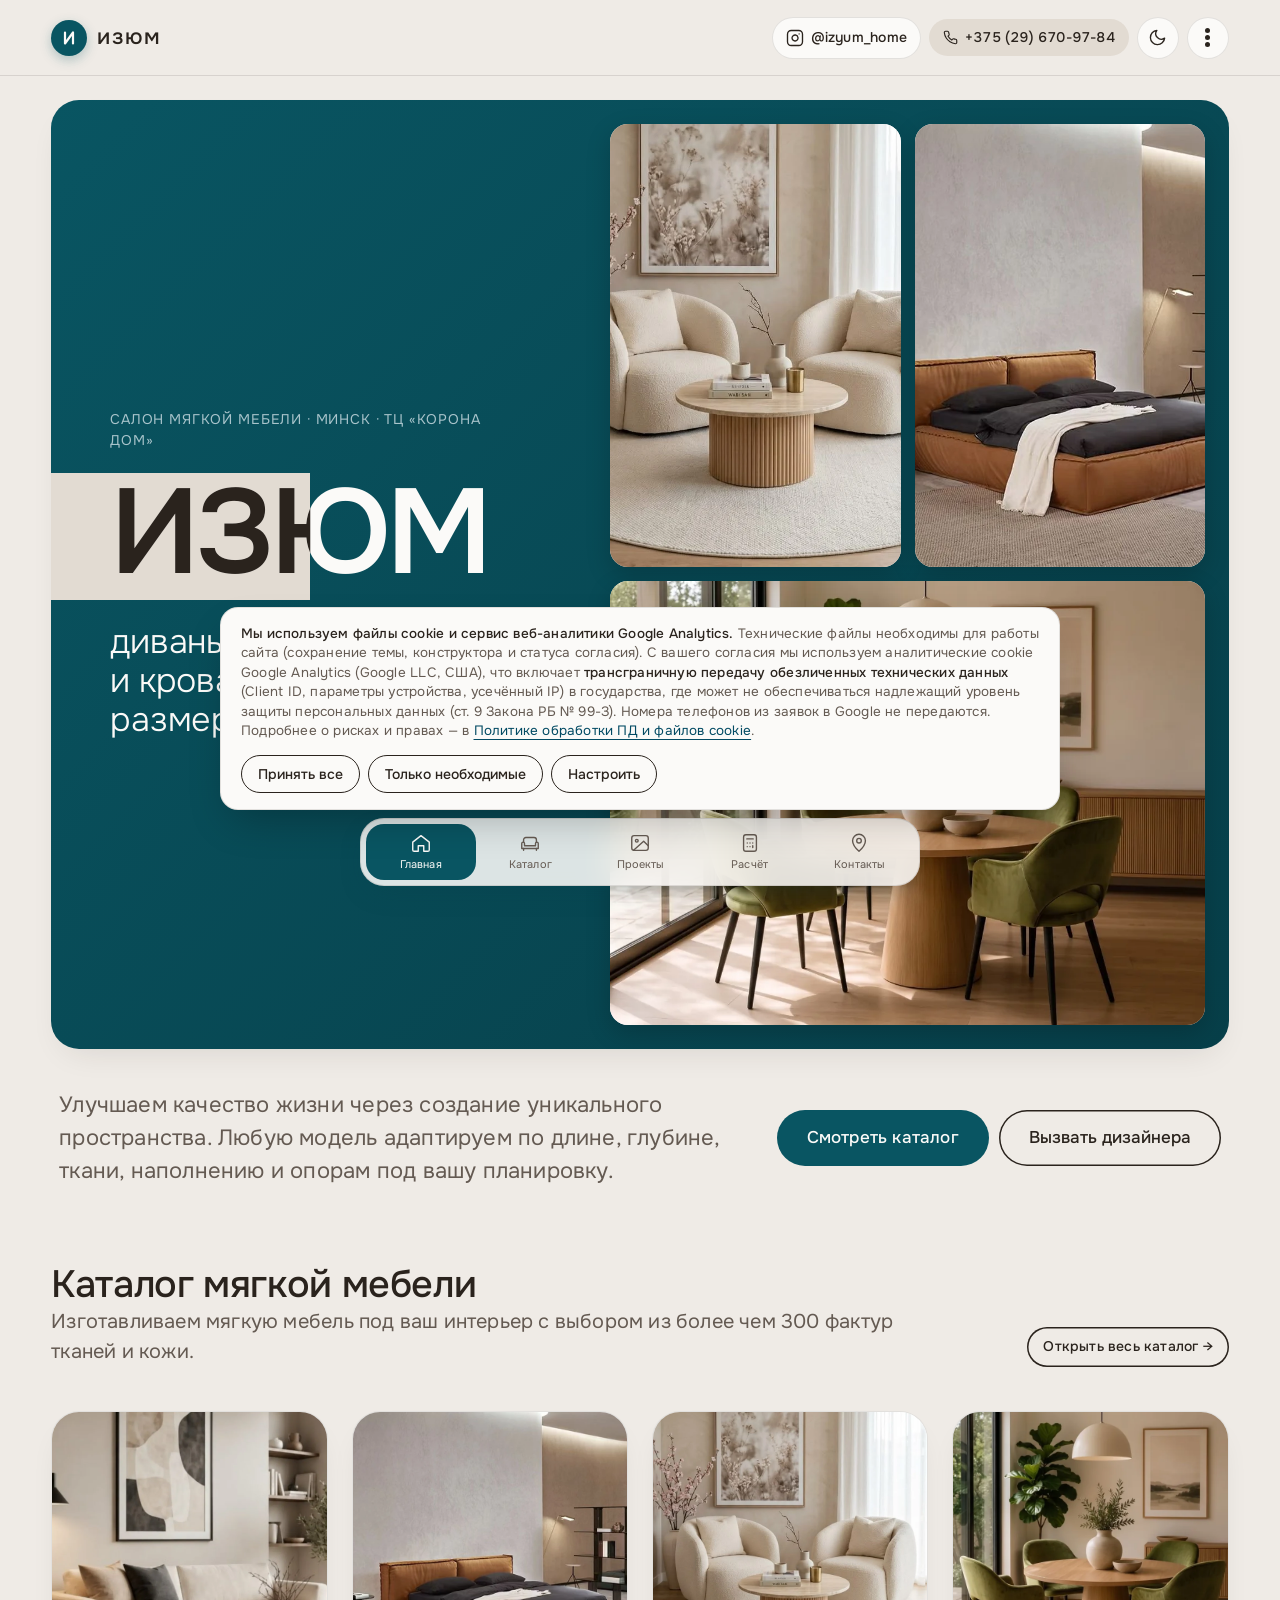
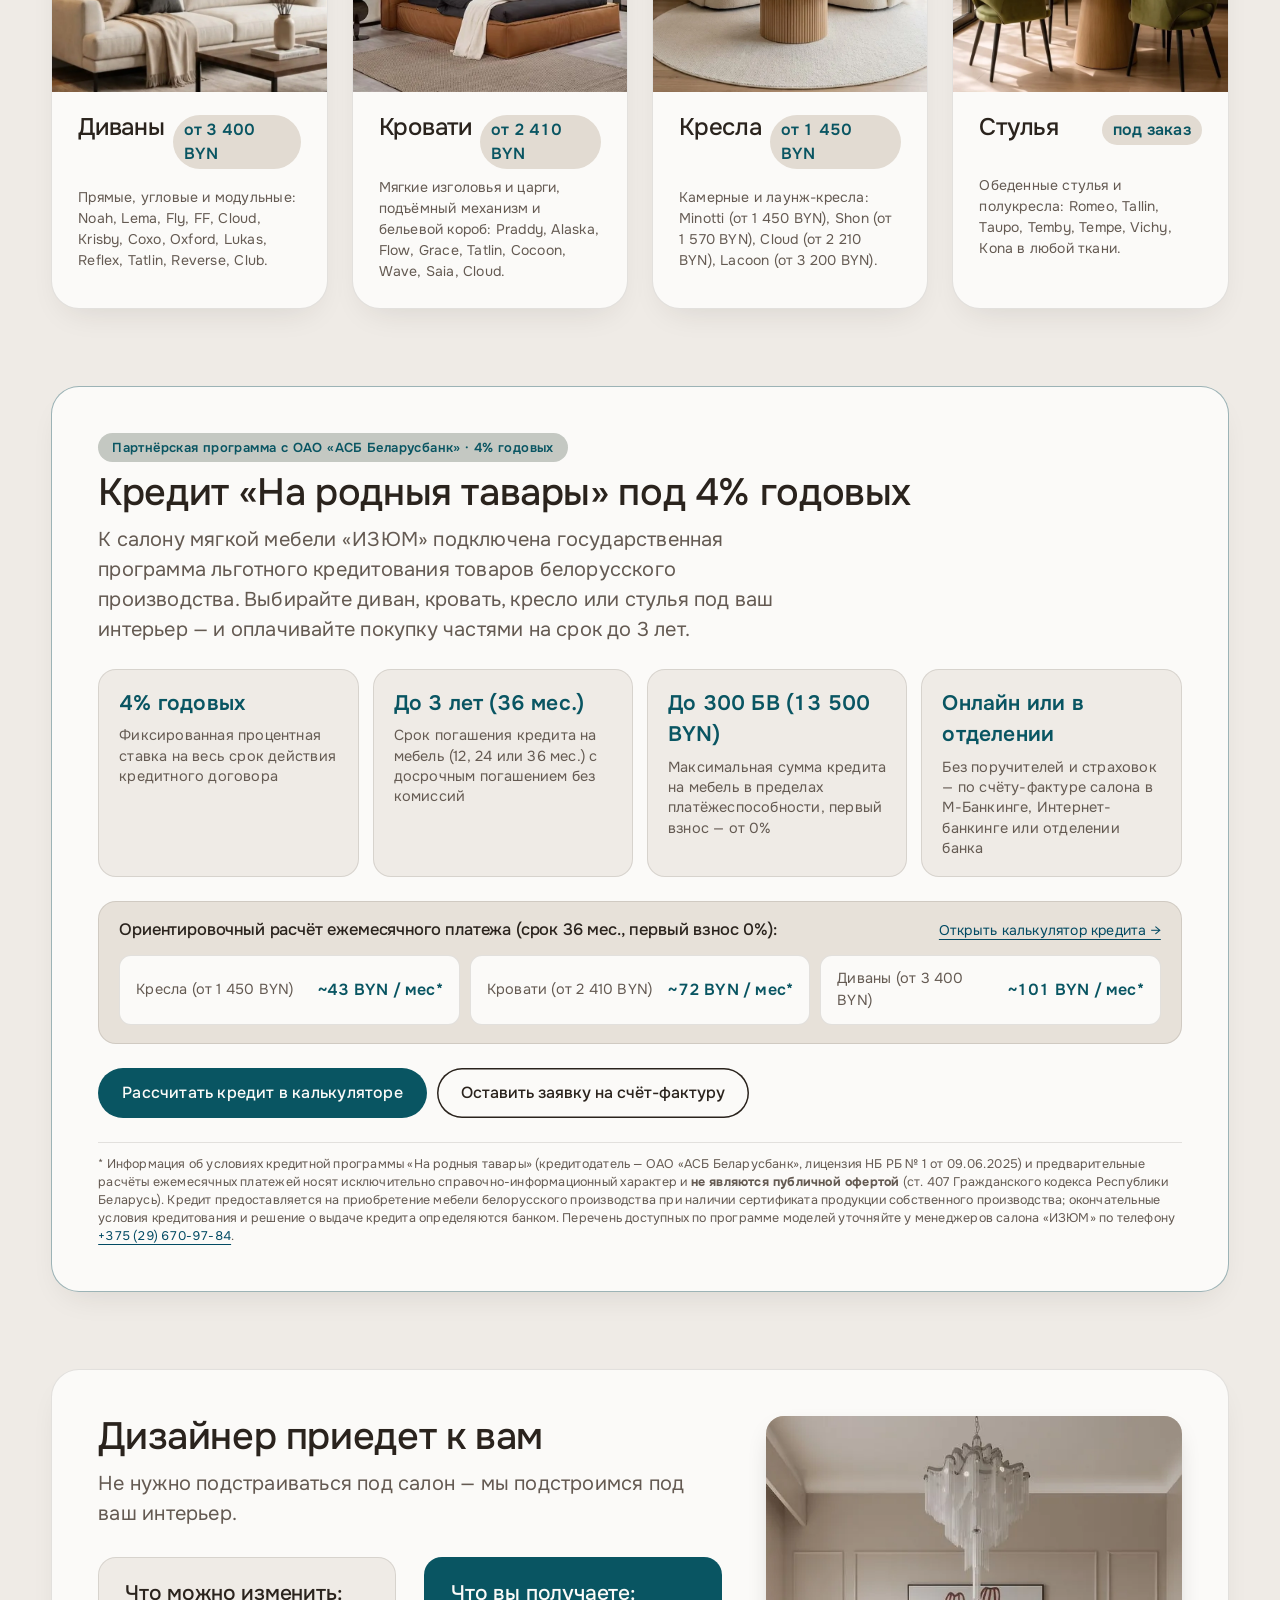
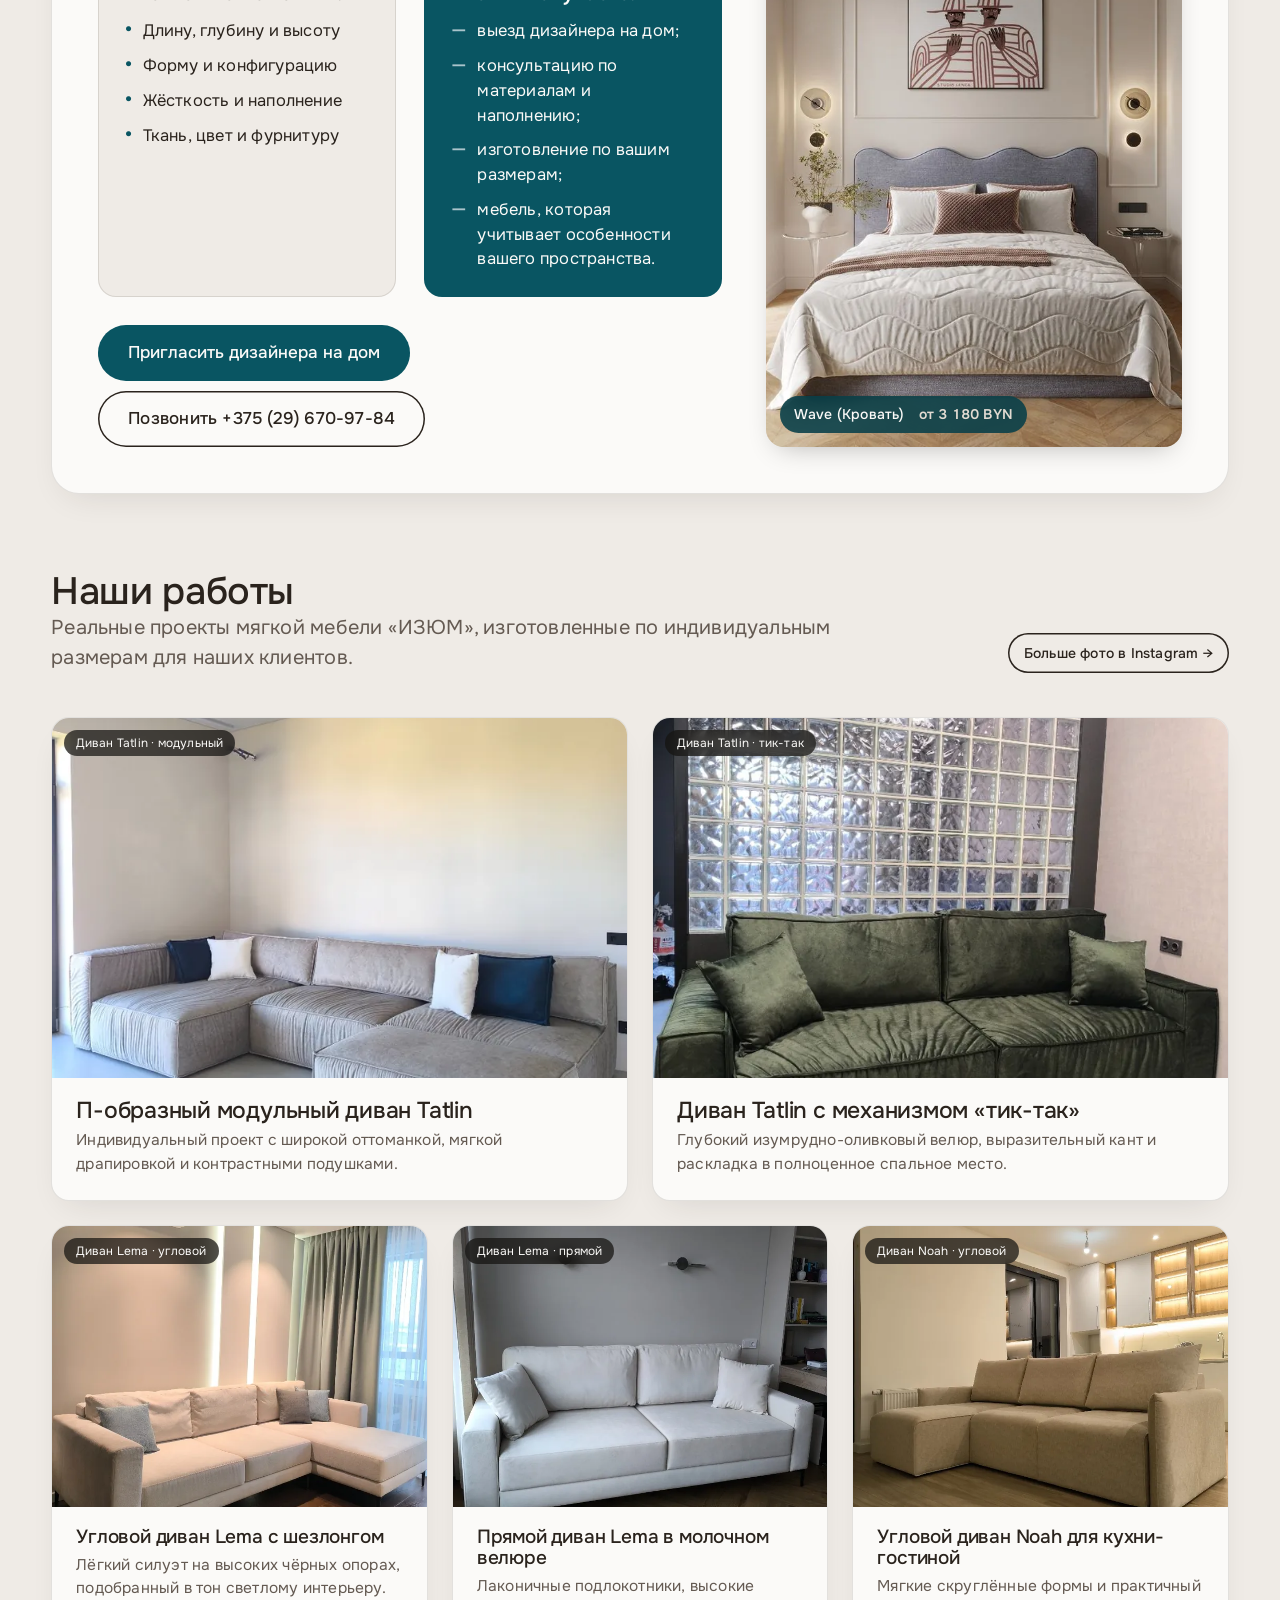
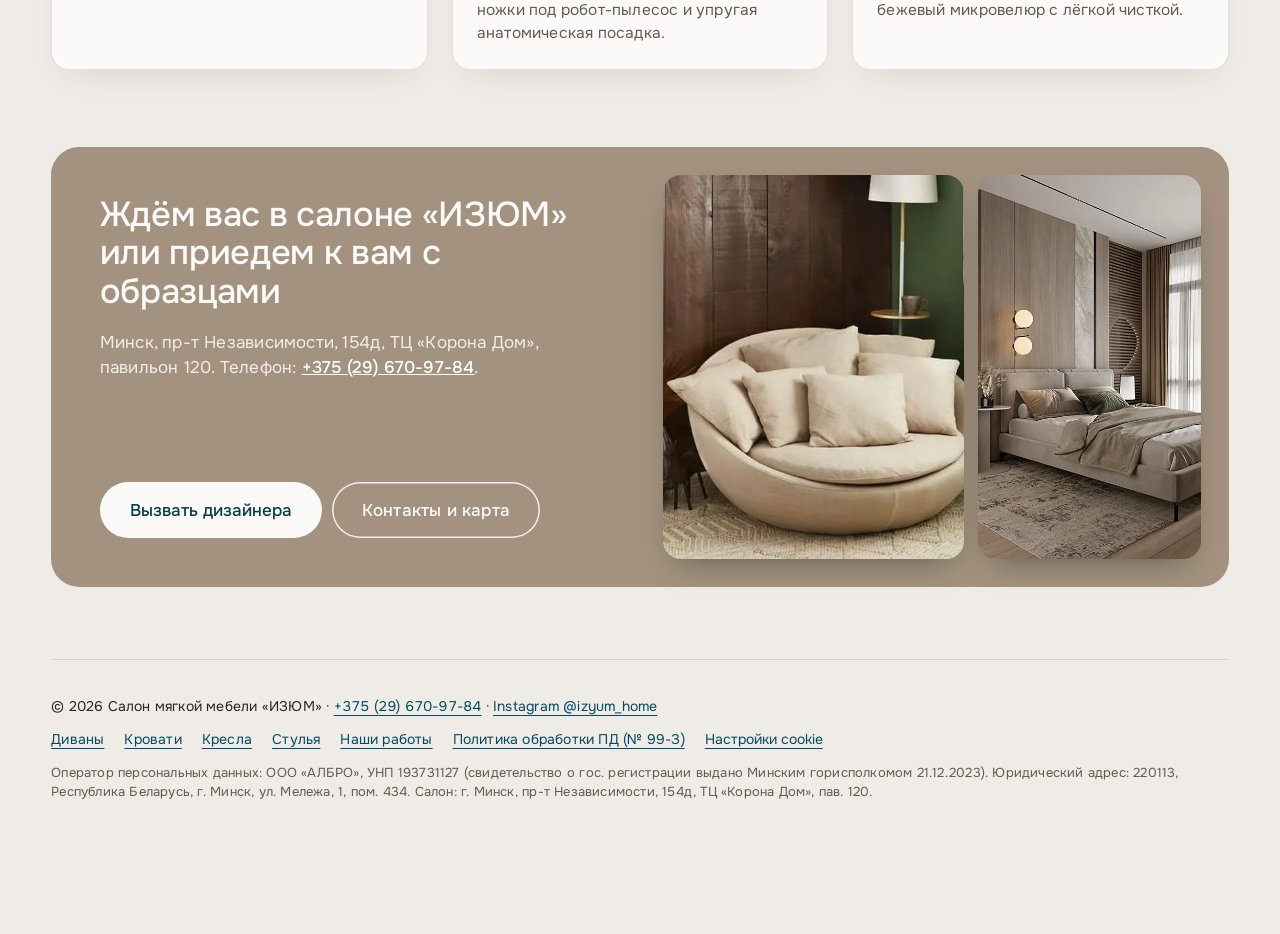
==== commit 9ea421fa: "Add files via upload" ====
--- a/index.html
+++ b/index.html
@@ -4,7 +4,7 @@
 <meta charset="utf-8">
 <meta name="viewport" content="width=device-width, initial-scale=1, viewport-fit=cover">
 <title>ИЗЮМ — мягкая мебель на заказ в Минске (Диваны, Кровати, Кресла)</title>
-<meta name="description" content="Магазин мягкой мебели ИЗЮМ в Минске: кресла от 1 450 BYN, кровати от 2 410 BYN, диваны от 3 400 BYN. Выезд дизайнера на дом. ТЦ «Корона Дом», пав. 120. Тел. +375 (29) 670-97-84.">
+<meta name="description" content="Салон мягкой мебели ИЗЮМ в Минске: кресла от 1 450 BYN, кровати от 2 410 BYN, диваны от 3 400 BYN. Выезд дизайнера на дом. ТЦ «Корона Дом», пав. 120. Тел. +375 (29) 670-97-84.">
 <meta name="robots" content="index, follow">
 <link rel="canonical" href="https://izum-home.by/">
 <meta name="theme-color" content="#095562">
@@ -13,7 +13,7 @@
 <meta property="og:locale" content="ru_BY">
 <meta property="og:site_name" content="ИЗЮМ">
 <meta property="og:title" content="ИЗЮМ — мягкая мебель на заказ в Минске (Диваны, Кровати, Кресла)">
-<meta property="og:description" content="Магазин мягкой мебели ИЗЮМ в Минске: кресла от 1 450 BYN, кровати от 2 410 BYN, диваны от 3 400 BYN. Выезд дизайнера на дом. ТЦ «Корона Дом», пав. 120. Тел. +375 (29) 670-97-84.">
+<meta property="og:description" content="Салон мягкой мебели ИЗЮМ в Минске: кресла от 1 450 BYN, кровати от 2 410 BYN, диваны от 3 400 BYN. Выезд дизайнера на дом. ТЦ «Корона Дом», пав. 120. Тел. +375 (29) 670-97-84.">
 <meta property="og:url" content="https://izum-home.by/">
 <meta property="og:image" content="https://izum-home.by/assets/img/og.jpg">
 <meta name="twitter:card" content="summary_large_image">
@@ -82,33 +82,21 @@
 <div class="wrap hero">
   <section class="hero-panel">
     <div class="hero-copy">
-      <p class="hero-kicker">Магазин мягкой мебели · Минск · ТЦ «Корона Дом»</p>
-      <div class="hero-price-strip" aria-label="Стартовые цены по категориям">
-        <a class="hero-price-pill" href="catalog.html?cat=armchairs"><span class="cat-lbl">Кресла</span><strong class="num">от 1 450 BYN</strong></a>
-        <a class="hero-price-pill" href="catalog.html?cat=beds"><span class="cat-lbl">Кровати</span><strong class="num">от 2 410 BYN</strong></a>
-        <a class="hero-price-pill" href="catalog.html?cat=sofas"><span class="cat-lbl">Диваны</span><strong class="num">от 3 400 BYN</strong></a>
-      </div>
+      <p class="hero-kicker">Салон мягкой мебели · Минск · ТЦ «Корона Дом»</p>
       <h1>
         <span class="cut-word"><span class="bar" aria-hidden="true"></span><span class="t">ИЗЮМ</span><span class="t t-over" aria-hidden="true">ИЗЮМ</span></span>
         <span class="hero-sub">диваны, кресла и&nbsp;кровати под ваш размер и&nbsp;интерьер</span>
       </h1>
     </div>
     <div class="hero-collage" aria-label="Коллаж моделей мягкой мебели ИЗЮМ">
-      <a class="collage-item" href="catalog.html?cat=sofas&model=cloud">
-        <img src="assets/img/cloud.webp" alt="Cloud (Диван)" fetchpriority="high">
-        <span class="collage-tag"><span>Cloud (Диван)</span><b class="num">от 3 920 BYN</b></span>
+      <a class="collage-item" href="catalog.html?cat=armchairs&model=shon" aria-label="Кресло Shon в каталоге">
+        <img src="assets/img/shon.webp" alt="Кресла Shon в интерьере" fetchpriority="high">
       </a>
-      <a class="collage-item" href="catalog.html?cat=armchairs&model=shon">
-        <img src="assets/img/shon.webp" alt="Кресло Shon">
-        <span class="collage-tag"><span>Кресло Shon</span><b class="num">от 1 570 BYN</b></span>
+      <a class="collage-item" href="catalog.html?cat=beds&model=tatlin" aria-label="Кровать Tatlin в каталоге">
+        <img src="assets/img/tatlin.webp" alt="Кровать Tatlin в интерьере спальни">
       </a>
-      <a class="collage-item" href="catalog.html?cat=beds&model=tatlin">
-        <img src="assets/img/tatlin.webp" alt="Tatlin (Кровать)">
-        <span class="collage-tag"><span>Tatlin (Кровать)</span><b class="num">от 2 700 BYN</b></span>
-      </a>
-      <a class="collage-item" href="catalog.html?cat=chairs&model=chair-romeo">
-        <img src="assets/img/chair-romeo.webp" alt="Стул Romeo">
-        <span class="collage-tag"><span>Стул Romeo</span><b>Стулья</b></span>
+      <a class="collage-item" href="catalog.html?cat=chairs&model=chair-romeo" aria-label="Стул Romeo в каталоге">
+        <img src="assets/img/chair-romeo.webp" alt="Стулья Romeo в интерьере столовой">
       </a>
     </div>
   </section>
@@ -167,6 +155,59 @@
         <p class="muted small">Обеденные стулья и полукресла: Romeo, Tallin, Taupo, Temby, Tempe, Vichy, Kona в любой ткани.</p>
       </div>
     </a>
+  </div>
+</section>
+
+<section class="section wrap" id="credit" aria-labelledby="h-credit" style="padding-top:0">
+  <div class="credit-block">
+    <div class="credit-head">
+      <span class="credit-badge">Партнёрская программа с ОАО «АСБ Беларусбанк» · 4% годовых</span>
+      <h2 id="h-credit">Кредит «На родныя тавары» под 4% годовых</h2>
+      <p class="lead">К салону мягкой мебели «ИЗЮМ» подключена государственная программа льготного кредитования товаров белорусского производства. Выбирайте диван, кровать, кресло или стулья под ваш интерьер — и оплачивайте покупку частями на срок до 3 лет.</p>
+    </div>
+    <div class="credit-grid">
+      <div class="credit-card">
+        <strong class="num">4% годовых</strong>
+        <span>Фиксированная процентная ставка на весь срок действия кредитного договора</span>
+      </div>
+      <div class="credit-card">
+        <strong class="num">До 3 лет (36 мес.)</strong>
+        <span>Срок погашения кредита на мебель (12, 24 или 36 мес.) с досрочным погашением без комиссий</span>
+      </div>
+      <div class="credit-card">
+        <strong class="num">До 300 БВ (13 500 BYN)</strong>
+        <span>Максимальная сумма кредита на мебель в пределах платёжеспособности, первый взнос — от 0%</span>
+      </div>
+      <div class="credit-card">
+        <strong>Онлайн или в отделении</strong>
+        <span>Без поручителей и страховок — по счёту-фактуре салона в М-Банкинге, Интернет-банкинге или отделении банка</span>
+      </div>
+    </div>
+    <div class="credit-examples">
+      <div class="credit-ex-head">
+        <h3>Ориентировочный расчёт ежемесячного платежа (срок 36 мес., первый взнос 0%):</h3>
+        <a class="link small" href="calculator.html?mode=rodnye">Открыть калькулятор кредита →</a>
+      </div>
+      <div class="credit-ex-grid">
+        <a class="credit-ex-item" href="calculator.html?mode=rodnye&sum=1450&model=%D0%9A%D1%80%D0%B5%D1%81%D0%BB%D0%BE%20Minotti">
+          <span>Кресла (от 1 450 BYN)</span>
+          <b class="num">~43 BYN / мес*</b>
+        </a>
+        <a class="credit-ex-item" href="calculator.html?mode=rodnye&sum=2410&model=%D0%9A%D1%80%D0%BE%D0%B2%D0%B0%D1%82%D1%8C%20Alaska">
+          <span>Кровати (от 2 410 BYN)</span>
+          <b class="num">~72 BYN / мес*</b>
+        </a>
+        <a class="credit-ex-item" href="calculator.html?mode=rodnye&sum=3400&model=%D0%94%D0%B8%D0%B2%D0%B0%D0%BD%20Noah">
+          <span>Диваны (от 3 400 BYN)</span>
+          <b class="num">~101 BYN / мес*</b>
+        </a>
+      </div>
+    </div>
+    <div class="btn-row">
+      <a class="btn" href="calculator.html?mode=rodnye">Рассчитать кредит в калькуляторе</a>
+      <button class="btn ghost" type="button" data-lead="Кредит «На родныя тавары» (4% годовых)">Оставить заявку на счёт-фактуру</button>
+    </div>
+    <p class="offer-disclaimer">* Информация об условиях кредитной программы «На родныя тавары» (кредитодатель — ОАО «АСБ Беларусбанк», лицензия НБ РБ № 1 от 09.06.2025) и предварительные расчёты ежемесячных платежей носят исключительно справочно-информационный характер и <strong>не являются публичной офертой</strong> (ст. 407 Гражданского кодекса Республики Беларусь). Кредит предоставляется на приобретение мебели белорусского производства при наличии сертификата продукции собственного производства; окончательные условия кредитования и решение о выдаче кредита определяются банком. Перечень доступных по программе моделей уточняйте у менеджеров салона «ИЗЮМ» по телефону <a class="link num" href="tel:+375296709784">+375 (29) 670-97-84</a>.</p>
   </div>
 </section>
 
@@ -200,6 +241,10 @@
       <button class="btn" type="button" data-lead="Выезд дизайнера на дом">Пригласить дизайнера на дом</button>
       <a class="btn ghost" href="tel:+375296709784">Позвонить +375 (29) 670-97-84</a>
     </div>
+    <a class="designer-media" href="catalog.html?cat=beds&model=wave" aria-label="Кровать Wave в каталоге">
+      <img src="assets/img/bed-wave-blue.webp" alt="Кровать Wave с волнистым мягким изголовьем в интерьере спальни" loading="lazy">
+      <span class="collage-tag"><span>Wave (Кровать)</span><b class="num">от 3 180 BYN</b></span>
+    </a>
   </div>
 </section>
 
@@ -267,20 +312,24 @@
 
 <section class="wrap" aria-labelledby="h-visit">
   <div class="visit">
-    <div style="display:grid;gap:10px">
+    <div class="visit-copy">
       <h2 id="h-visit">Ждём вас в салоне «ИЗЮМ» или приедем к вам с образцами</h2>
       <p>Минск, пр-т Независимости, 154д, ТЦ «Корона Дом», павильон 120. Телефон: <a href="tel:+375296709784" style="color:#fff;font-weight:500">+375 (29) 670-97-84</a>.</p>
     </div>
     <div class="btn-row">
       <button class="btn light" type="button" data-lead="Выезд дизайнера на дом">Вызвать дизайнера</button>
-      <a class="btn ghost" style="--fg:#fff;box-shadow:inset 0 0 0 1.5px #fff;color:#fff" href="contacts.html">Контакты и карта</a>
+      <a class="btn ghost on-dark" href="contacts.html">Контакты и карта</a>
+    </div>
+    <div class="visit-media" aria-hidden="true">
+      <img src="assets/img/lacoon-beige.webp" alt="" loading="lazy">
+      <img src="assets/img/bed-grace.webp" alt="" loading="lazy">
     </div>
   </div>
 </section>
 </main>
 <footer class="wrap site-footer small">
   <div class="footer-row">
-    <span>© 2026 Магазин мягкой мебели «ИЗЮМ» · <a class="link num" href="tel:+375296709784">+375 (29) 670-97-84</a> · <a class="link" href="https://www.instagram.com/izyum_home/" target="_blank" rel="noopener">Instagram @izyum_home</a></span>
+    <span>© 2026 Салон мягкой мебели «ИЗЮМ» · <a class="link num" href="tel:+375296709784">+375 (29) 670-97-84</a> · <a class="link" href="https://www.instagram.com/izyum_home/" target="_blank" rel="noopener">Instagram @izyum_home</a></span>
     <div class="footer-links">
       <a class="link" href="catalog.html?cat=sofas">Диваны</a>
       <a class="link" href="catalog.html?cat=beds">Кровати</a>
@@ -305,4 +354,4 @@
 <script src="assets/js/data.js" defer></script>
 <script src="assets/js/app.js" defer></script>
 </body>
-</html>+</html>
--- a/assets/css/style.css
+++ b/assets/css/style.css
@@ -20,6 +20,9 @@
   --r-m: 18px;
   --r-l: 28px;
   --nav-h: 68px;
+  /* ширина контента и поля по бокам; на широких экранах расширяются (см. конец файла) */
+  --wrap-max: 1140px;
+  --gutter: 16px;
   --ease: cubic-bezier(.2, .7, .2, 1);
   --spring: cubic-bezier(.34, 1.4, .5, 1);
   --font: 'Onest', 'Manrope', -apple-system, BlinkMacSystemFont, 'Segoe UI', Roboto, sans-serif;
@@ -74,7 +77,7 @@
 :focus-visible { outline: 2px solid var(--petrol); outline-offset: 3px; border-radius: 6px; }
 .sr { position: absolute; width: 1px; height: 1px; overflow: hidden; clip: rect(0 0 0 0); white-space: nowrap; }
 
-.wrap { width: min(1140px, 100% - 32px); margin-inline: auto; }
+.wrap { width: min(var(--wrap-max), 100% - 2 * var(--gutter)); margin-inline: auto; }
 .num { font-variant-numeric: tabular-nums; }
 
 /* ---------- типографика ---------- */
@@ -91,7 +94,7 @@
 .topbar {
   position: sticky; top: 0; z-index: 55;
   display: flex; align-items: center; justify-content: space-between; gap: 12px;
-  height: 66px; padding: 0 max(16px, calc((100% - 1140px) / 2));
+  height: 66px; padding: 0 max(var(--gutter), calc((100% - var(--wrap-max)) / 2));
   background: color-mix(in srgb, var(--paper) 84%, transparent);
   backdrop-filter: blur(16px) saturate(1.25);
   -webkit-backdrop-filter: blur(16px) saturate(1.25);
@@ -177,7 +180,7 @@
   transition: clip-path .6s var(--ease), visibility 0s .6s;
   visibility: hidden;
   display: flex; flex-direction: column; justify-content: space-between;
-  padding: 92px max(24px, calc((100% - 1140px) / 2)) calc(var(--nav-h) + 44px);
+  padding: 92px max(24px, calc((100% - var(--wrap-max)) / 2)) calc(var(--nav-h) + 44px);
   overflow-y: auto;
 }
 .menu-open .menu { clip-path: circle(150% at calc(100% - 38px) 32px); visibility: visible; transition: clip-path .7s var(--ease); }
@@ -258,6 +261,12 @@
 .btn.ghost:hover { --fg: var(--paper); color: var(--paper); }
 .btn.light { --bg: #FBFAF8; --fg: #073F49; }
 .btn.light::after { background: var(--mist); }
+/* Контурная кнопка на тёмной/цветной плашке (блок «Ждём вас в салоне»).
+   Раньше цвет задавался инлайн-стилем #fff, а заливка при наведении брала var(--ink) —
+   в тёмной теме это светлый цвет, и белый текст пропадал. Теперь заливка всегда светлая, текст — тёмный. */
+.btn.ghost.on-dark { --fg: #FBFAF8; color: #FBFAF8; box-shadow: inset 0 0 0 1.5px rgba(251, 250, 248, .9); }
+.btn.ghost.on-dark::after { background: #FBFAF8; }
+.btn.ghost.on-dark:hover, .btn.ghost.on-dark:focus-visible { --fg: #073F49; color: #073F49; }
 .btn.block { width: 100%; }
 .btn[disabled] { opacity: .5; pointer-events: none; }
 .btn-row { display: flex; flex-wrap: wrap; gap: 10px; }
@@ -273,13 +282,14 @@
 /* ================= ГЛАВНАЯ: HERO С ВЫДЕЛЕННЫМИ ЦЕНАМИ И КОЛЛАЖЕМ ИЗ РЕНДЕРОВ ================= */
 .hero { padding-top: 12px; }
 .hero-panel {
+  --hero-pad: clamp(26px, 4.8vw, 50px);
   position: relative; overflow: hidden;
   border-radius: var(--r-l); background: linear-gradient(135deg, var(--teal) 0%, var(--teal-deep) 100%); color: #FBFAF8;
   display: grid; grid-template-columns: 1fr;
   box-shadow: var(--card-shadow);
 }
 .hero-copy {
-  position: relative; z-index: 2; padding: clamp(26px, 4.8vw, 50px);
+  position: relative; z-index: 2; padding: var(--hero-pad);
   display: grid; align-content: start; gap: 16px;
 }
 .hero-kicker { color: var(--mist); font-size: 14px; letter-spacing: .06em; text-transform: uppercase; }
@@ -297,6 +307,7 @@
   transition: transform .25s var(--spring), background .2s;
 }
 .hero-price-pill:hover { transform: translateY(-2px); background: var(--stone); }
+html[data-theme="dark"] .hero-price-pill:hover { background: #E2DBD2; }
 .hero-price-pill .cat-lbl { font-size: 14px; font-weight: 500; opacity: .82; }
 .hero-price-pill strong { font-size: clamp(16px, 2vw, 19px); font-weight: 600; color: #024A63; }
 
@@ -305,7 +316,7 @@
   --cut: 0%;
   position: relative; display: block; width: fit-content;
   font-size: clamp(56px, 15vw, 142px); font-weight: 600; line-height: .9; letter-spacing: -.035em;
-  text-transform: uppercase; margin-left: calc(-1 * clamp(26px, 4.8vw, 50px)); padding-left: clamp(26px, 4.8vw, 50px);
+  text-transform: uppercase; margin-left: calc(-1 * var(--hero-pad)); padding-left: var(--hero-pad);
   padding-block: .06em .1em; padding-right: .08em;
   animation: cutIn 1.3s .25s var(--ease) forwards;
 }
@@ -336,6 +347,8 @@
   box-shadow: 0 8px 24px rgba(0, 0, 0, .18);
 }
 .collage-item.tall { grid-row: span 2; }
+.hero-collage .collage-item:nth-child(3) { grid-column: span 2; }
+.hero-collage .collage-item:nth-child(3) img { object-position: 50% 45%; }
 .collage-item img {
   width: 100%; height: 100%; object-fit: cover;
   transition: transform .65s var(--ease);
@@ -429,6 +442,18 @@
 .designer-card.accent .designer-list li::before {
   content: '—'; color: var(--mist); font-weight: 500;
 }
+/* Рендер справа от блока — только на широких экранах */
+.designer-media {
+  display: none; position: relative; overflow: hidden;
+  border-radius: var(--r-m); background: var(--stone); color: #FBFAF8; text-decoration: none;
+  box-shadow: 0 10px 28px -12px rgba(0, 0, 0, .3);
+}
+.designer-media img {
+  position: absolute; inset: 0; width: 100%; height: 100%; object-fit: cover; object-position: 50% 62%;
+  transition: transform .8s var(--ease);
+}
+.designer-media:hover img { transform: scale(1.04); }
+.designer-media .collage-tag { left: 14px; right: auto; bottom: 14px; gap: 14px; }
 
 /* ================= РАЗДЕЛ «НАШИ РАБОТЫ» (РЕАЛЬНЫЕ ПРОЕКТЫ) ================= */
 .works-grid {
@@ -489,7 +514,9 @@
   border-radius: var(--r-l); background: var(--taupe); color: #FBFAF8;
   padding: clamp(28px, 5vw, 52px); display: grid; gap: 20px;
 }
+.visit-copy { display: grid; gap: 10px; }
 .visit p { color: #F4EEE7; max-width: 34em; }
+.visit-media { display: none; }
 @media (min-width: 900px) { .visit { grid-template-columns: 1.4fr 1fr; align-items: end; } .visit .btn-row { justify-content: flex-end; } }
 
 /* ================= КАТАЛОГ И КАТЕГОРИИ (БЕЗ СЧЁТЧИКОВ МОДЕЛЕЙ) ================= */
@@ -508,6 +535,9 @@
   background: var(--teal); color: #FBFAF8; border-color: var(--teal);
 }
 
+.showcase { display: grid; min-width: 0; }
+.showcase-main { min-width: 0; }
+
 .viewer {
   position: relative; border-radius: var(--r-l); overflow: hidden; background: var(--taupe);
   aspect-ratio: 4 / 3; max-height: 70vh; width: 100%;
@@ -552,7 +582,7 @@
 .swapping .poster > * { opacity: 0; transform: translateY(10px); }
 
 .viewer-variant {
-  position: absolute; z-index: 3; left: clamp(20px, 4vw, 44px); bottom: 18px;
+  position: absolute; z-index: 3; left: clamp(20px, 4vw, 44px); right: 130px; bottom: 18px;
   display: flex; gap: 6px; flex-wrap: wrap;
 }
 .viewer-variant button {
@@ -560,6 +590,7 @@
   background: rgba(20, 18, 16, .68); color: #FBFAF8; font-size: 13px; cursor: pointer;
   backdrop-filter: blur(8px); transition: background .2s, border-color .2s;
 }
+.viewer-variant button:hover { border-color: #FBFAF8; }
 .viewer-variant button.on { background: var(--teal); border-color: #FBFAF8; }
 
 .viewer-nav { position: absolute; z-index: 3; right: 14px; bottom: 14px; display: flex; gap: 8px; }
@@ -634,8 +665,8 @@
   backdrop-filter: blur(6px);
 }
 .cat-card-var {
-  position: absolute; right: 10px; bottom: 10px;
-  display: flex; gap: 4px;
+  position: absolute; left: 10px; right: 10px; bottom: 10px;
+  display: flex; flex-wrap: wrap; justify-content: flex-end; gap: 4px;
 }
 .cat-card-var button {
   padding: 4px 10px; border-radius: 999px; border: 1px solid rgba(255,255,255,.5);
@@ -908,11 +939,6 @@
 
 .page-head { padding: 16px 0 20px; display: grid; gap: 10px; }
 
-@media (prefers-reduced-motion: reduce) {
-  *, *::before, *::after { animation-duration: .01ms !important; animation-iteration-count: 1 !important; transition-duration: .01ms !important; scroll-behavior: auto !important; }
-  .cut-word { --cut: 58%; }
-}
-
 .hero-copy h1 { font-size: inherit; font-weight: inherit; }
 .hero-sub {
   display: block; margin-top: 14px; max-width: 15em;
@@ -924,3 +950,286 @@
 input[type="number"]::-webkit-inner-spin-button, input[type="number"]::-webkit-outer-spin-button { -webkit-appearance: none; margin: 0; }
 input[type="number"] { -moz-appearance: textfield; }
 .tabs .chip { white-space: nowrap; }
+
+/* =====================================================================
+   ШИРОКИЕ ЭКРАНЫ (компьютер): больше воздуха и использование боковых полей.
+   Мобильная и планшетная вёрстка выше не меняется.
+   ===================================================================== */
+@media (min-width: 1100px) {
+  /* Блок «Дизайнер приедет к вам»: справа появляется интерьерный рендер */
+  .designer-block {
+    grid-template-columns: minmax(0, 1.5fr) minmax(0, 1fr);
+    column-gap: clamp(36px, 3.4vw, 56px);
+    padding: clamp(40px, 3.6vw, 60px);
+  }
+  .designer-block > :not(.designer-media) { grid-column: 1; }
+  .designer-media { display: block; grid-column: 2; grid-row: 1 / span 3; min-height: 440px; }
+
+  /* Плашка «Ждём вас в салоне»: текст и кнопки слева, рендеры справа */
+  .visit {
+    grid-template-columns: minmax(0, 1fr) minmax(0, 1fr);
+    grid-template-rows: 1fr auto;
+    align-items: stretch; column-gap: clamp(36px, 3.6vw, 64px); row-gap: 32px;
+    min-height: 440px; padding: clamp(40px, 3.8vw, 64px);
+  }
+  .visit-copy { grid-column: 1; grid-row: 1; align-self: start; gap: 18px; }
+  .visit .btn-row { grid-column: 1; grid-row: 2; justify-content: flex-start; align-self: end; }
+  .visit h2 { font-size: clamp(34px, 2.7vw, 46px); max-width: 15em; }
+  .visit-media {
+    display: grid; grid-column: 2; grid-row: 1 / span 2;
+    grid-template-columns: 1.35fr 1fr; gap: 14px;
+    margin: calc(-1 * clamp(16px, 1.6vw, 28px)); margin-left: 0;
+  }
+  .visit-media img {
+    width: 100%; height: 100%; min-height: 0; object-fit: cover; border-radius: var(--r-m);
+    box-shadow: 0 14px 34px -14px rgba(0, 0, 0, .4);
+  }
+  .visit-media img:first-child { object-position: 50% 55%; }
+  .visit-media img:last-child { object-position: 50% 72%; }
+}
+
+@media (min-width: 1200px) {
+  :root { --wrap-max: 1520px; --gutter: clamp(40px, 4vw, 72px); }
+
+  .topbar { height: 76px; }
+  .menu { padding-top: 110px; }
+  .section { padding-block: clamp(72px, 6vw, 112px); }
+  .section-head-row { margin-bottom: 44px; }
+  .section-head-row .lead { max-width: 44em; }
+  h2 { font-size: clamp(38px, 2.9vw, 50px); }
+  .page-head { padding: 36px 0 32px; gap: 14px; }
+  .page-head h1 { font-size: clamp(52px, 4vw, 68px); }
+
+  /* Hero: выше, просторнее, коллаж-бенто вместо сетки 2×2 */
+  .hero { padding-top: 24px; }
+  .hero-panel {
+    --hero-pad: clamp(56px, 4.6vw, 84px);
+    grid-template-columns: minmax(0, 1fr) minmax(0, 1.2fr);
+    min-height: min(82vh, 780px);
+  }
+  .hero-copy { gap: 22px; }
+  .cut-word { font-size: clamp(120px, 8.6vw, 172px); }
+  .hero-sub { font-size: clamp(34px, 2.5vw, 44px); margin-top: 22px; }
+  .hero-collage {
+    margin: 24px; gap: 14px;
+    grid-template-columns: 1fr 1fr;
+    grid-template-rows: 1fr 1fr;
+  }
+  .hero-collage .collage-item:nth-child(3) { grid-column: span 2; }
+  .hero-collage .collage-item:nth-child(3) img { object-position: 50% 45%; }
+  .collage-tag { left: 14px; right: 14px; bottom: 14px; padding: 8px 14px; font-size: 14px; }
+  .hero-under { grid-template-columns: 1.5fr 1fr; padding: 40px 8px 0; }
+  .hero-under .lead { font-size: 22px; max-width: 40em; }
+  .hero-under .btn, .visit .btn, .designer-block > .btn-row .btn { min-height: 56px; padding: 0 30px; font-size: 17px; }
+
+  /* Категории: крупнее фото */
+  .cat-showcase { gap: 24px; }
+  .cat-tile { grid-template-rows: clamp(280px, 21vw, 340px) auto; }
+  .cat-tile-body { padding: 22px 26px 26px; gap: 8px; }
+  .cat-tile-body h3 { font-size: 24px; }
+
+  /* Наши работы: бенто — две большие карточки сверху, три снизу */
+  .works-grid { grid-template-columns: repeat(6, minmax(0, 1fr)); gap: 24px; }
+  .work-card { grid-column: span 2; }
+  .work-card:nth-child(-n+2) { grid-column: span 3; }
+  .work-card:nth-child(-n+2) .work-media { aspect-ratio: 16 / 10; }
+  .work-card:nth-child(-n+2) .work-body h3 { font-size: 23px; }
+  .work-body { padding: 20px 24px 24px; }
+  .work-body p { font-size: 15.5px; }
+
+  /* Каталог: витрина слева, описание модели — липкая колонка справа */
+  .showcase { grid-template-columns: minmax(0, 1fr) clamp(340px, 24vw, 420px); gap: 24px; align-items: start; }
+  .viewer { aspect-ratio: 16 / 10; max-height: min(74vh, 760px); }
+  .showcase .model-info {
+    margin-top: 0; position: sticky; top: 96px;
+    grid-template-columns: 1fr; align-items: start; align-content: start;
+    padding: 32px; gap: 28px; border-radius: var(--r-l); box-shadow: var(--card-shadow);
+  }
+  .showcase .model-info .note { font-size: 20px; line-height: 1.45; }
+  .showcase .facts { flex-direction: column; gap: 10px; }
+  .showcase .model-info .btn-row { flex-direction: column; }
+  .showcase .model-info .btn { width: 100%; }
+  .cat-tabs { margin-bottom: 24px; }
+  .cat-grid { grid-template-columns: repeat(auto-fill, minmax(330px, 1fr)); gap: 24px; margin-top: 28px; }
+  .cat-card-media { aspect-ratio: 5 / 4; }
+  .pricelist-box { margin-top: 48px; padding: 40px; }
+  .pricelist-grid { grid-template-columns: repeat(auto-fill, minmax(340px, 1fr)); gap: 14px; }
+
+  /* Калькулятор и контакты */
+  .calc { grid-template-columns: minmax(0, 1fr) 440px; gap: 72px; }
+  .calc .result { top: 96px; padding: 32px; }
+  .contacts { gap: 80px; }
+
+  .site-footer { margin-top: 72px; padding: 36px 0 28px; }
+}
+
+@media (min-width: 1700px) {
+  .cat-grid { grid-template-columns: repeat(4, minmax(0, 1fr)); }
+}
+
+@media (prefers-reduced-motion: reduce) {
+  *, *::before, *::after { animation-duration: .01ms !important; animation-iteration-count: 1 !important; transition-duration: .01ms !important; scroll-behavior: auto !important; }
+  .cut-word { --cut: 58%; }
+}
+
+/* ================= БЛОК «КРЕДИТ НА РОДНЫЯ ТАВАРЫ (4%)» И ДИСКЛЕЙМЕР ОФЕРТЫ ================= */
+.credit-block {
+  border-radius: var(--r-l);
+  background: var(--white);
+  border: 1.5px solid color-mix(in srgb, var(--teal) 32%, var(--line));
+  padding: clamp(24px, 4.5vw, 46px);
+  box-shadow: var(--card-shadow);
+  display: grid;
+  gap: 24px;
+}
+.credit-head {
+  display: grid;
+  gap: 10px;
+  max-width: 48em;
+}
+.credit-badge {
+  display: inline-flex;
+  align-items: center;
+  width: fit-content;
+  padding: 5px 14px;
+  border-radius: 999px;
+  background: color-mix(in srgb, var(--teal) 14%, var(--stone));
+  color: var(--teal);
+  font-size: 13px;
+  font-weight: 600;
+  letter-spacing: .03em;
+}
+html[data-theme="dark"] .credit-badge {
+  color: var(--mist);
+  background: color-mix(in srgb, var(--teal) 28%, var(--stone));
+}
+.credit-grid {
+  display: grid;
+  gap: 14px;
+  grid-template-columns: 1fr;
+}
+@media (min-width: 640px) {
+  .credit-grid { grid-template-columns: repeat(2, 1fr); }
+}
+@media (min-width: 1060px) {
+  .credit-grid { grid-template-columns: repeat(4, 1fr); }
+}
+.credit-card {
+  padding: 18px 20px;
+  border-radius: var(--r-m);
+  background: var(--paper);
+  border: 1px solid var(--line);
+  display: grid;
+  gap: 6px;
+  align-content: start;
+}
+.credit-card strong {
+  font-size: 21px;
+  font-weight: 600;
+  color: var(--teal);
+}
+html[data-theme="dark"] .credit-card strong { color: var(--mist); }
+.credit-card span {
+  font-size: 14.5px;
+  color: var(--ink-soft);
+  line-height: 1.4;
+}
+.credit-examples {
+  padding: 18px 20px;
+  border-radius: var(--r-m);
+  background: color-mix(in srgb, var(--stone) 65%, var(--paper));
+  border: 1px solid var(--line);
+  display: grid;
+  gap: 14px;
+}
+.credit-ex-head {
+  display: flex;
+  flex-wrap: wrap;
+  justify-content: space-between;
+  align-items: baseline;
+  gap: 8px 16px;
+}
+.credit-ex-head h3 {
+  font-size: 16.5px;
+  font-weight: 500;
+}
+.credit-ex-grid {
+  display: grid;
+  gap: 10px;
+  grid-template-columns: 1fr;
+}
+@media (min-width: 720px) {
+  .credit-ex-grid { grid-template-columns: repeat(3, 1fr); }
+}
+.credit-ex-item {
+  display: flex;
+  justify-content: space-between;
+  align-items: center;
+  gap: 10px;
+  padding: 12px 16px;
+  border-radius: var(--r-s);
+  background: var(--white);
+  border: 1px solid var(--line);
+  text-decoration: none;
+  transition: border-color .2s, transform .2s var(--spring);
+}
+.credit-ex-item:hover {
+  border-color: var(--teal);
+  transform: translateY(-2px);
+}
+.credit-ex-item span { font-size: 14.5px; color: var(--ink-soft); }
+.credit-ex-item b { font-size: 16px; font-weight: 600; color: var(--teal); white-space: nowrap; }
+html[data-theme="dark"] .credit-ex-item b { color: var(--mist); }
+
+.cat-card-credit {
+  display: inline-flex;
+  align-items: center;
+  width: fit-content;
+  padding: 4px 11px;
+  border-radius: 999px;
+  background: color-mix(in srgb, var(--teal) 12%, var(--stone));
+  color: var(--teal);
+  font-size: 13px;
+  font-weight: 500;
+  text-decoration: none;
+  transition: background .2s, color .2s;
+}
+.cat-card-credit:hover {
+  background: var(--teal);
+  color: #FBFAF8;
+}
+html[data-theme="dark"] .cat-card-credit {
+  color: var(--mist);
+  background: color-mix(in srgb, var(--teal) 26%, var(--stone));
+}
+html[data-theme="dark"] .cat-card-credit:hover {
+  background: var(--teal);
+  color: #FBFAF8;
+}
+.model-credit-line {
+  padding: 8px 12px;
+  border-radius: var(--r-s);
+  background: color-mix(in srgb, var(--teal) 10%, var(--stone));
+  color: var(--ink);
+  width: fit-content;
+}
+.calc-subnote {
+  margin-top: -6px;
+  line-height: 1.35;
+}
+.limit-warn {
+  padding: 12px 14px;
+  border-radius: var(--r-s);
+  background: color-mix(in srgb, var(--err) 12%, var(--stone));
+  border: 1px solid color-mix(in srgb, var(--err) 35%, transparent);
+  font-size: 14px;
+  color: var(--ink);
+  line-height: 1.4;
+}
+.offer-disclaimer {
+  font-size: 12.5px;
+  color: var(--ink-soft);
+  line-height: 1.45;
+  border-top: 1px solid var(--line);
+  padding-top: 12px;
+}
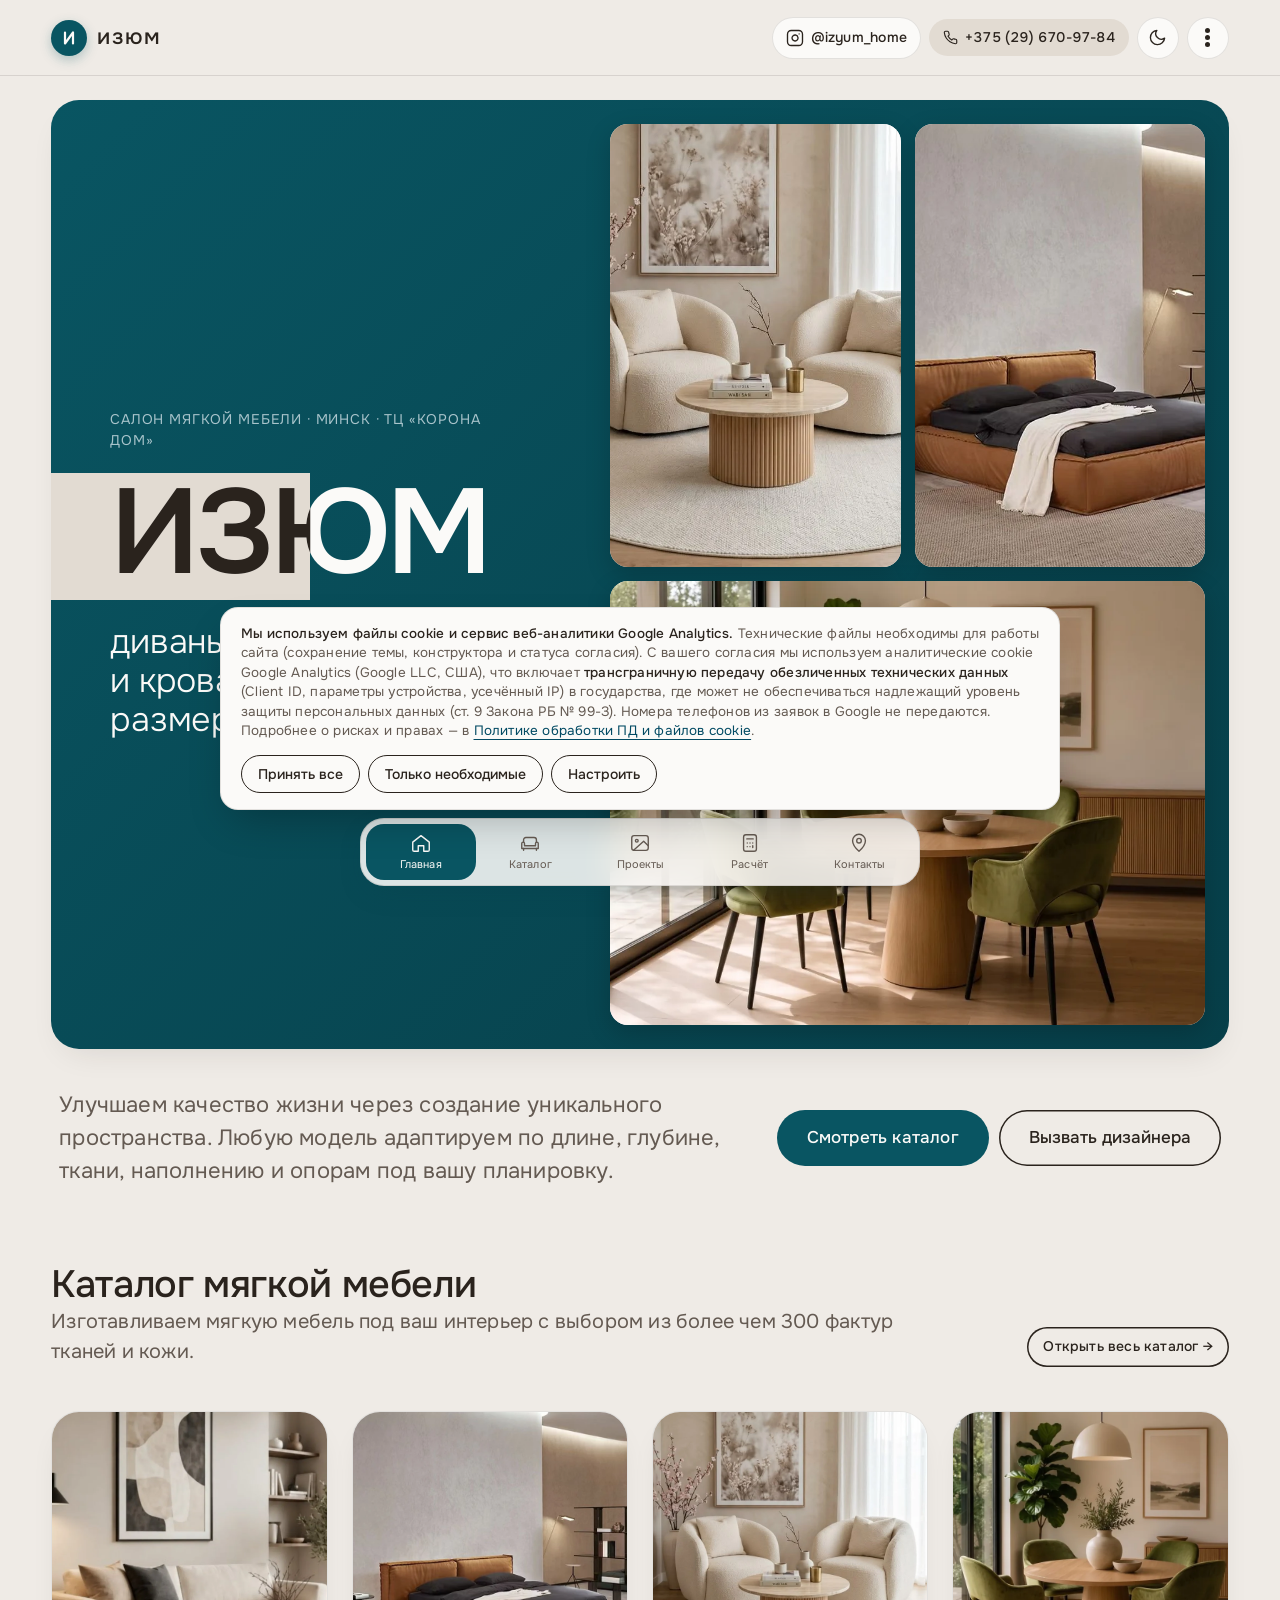
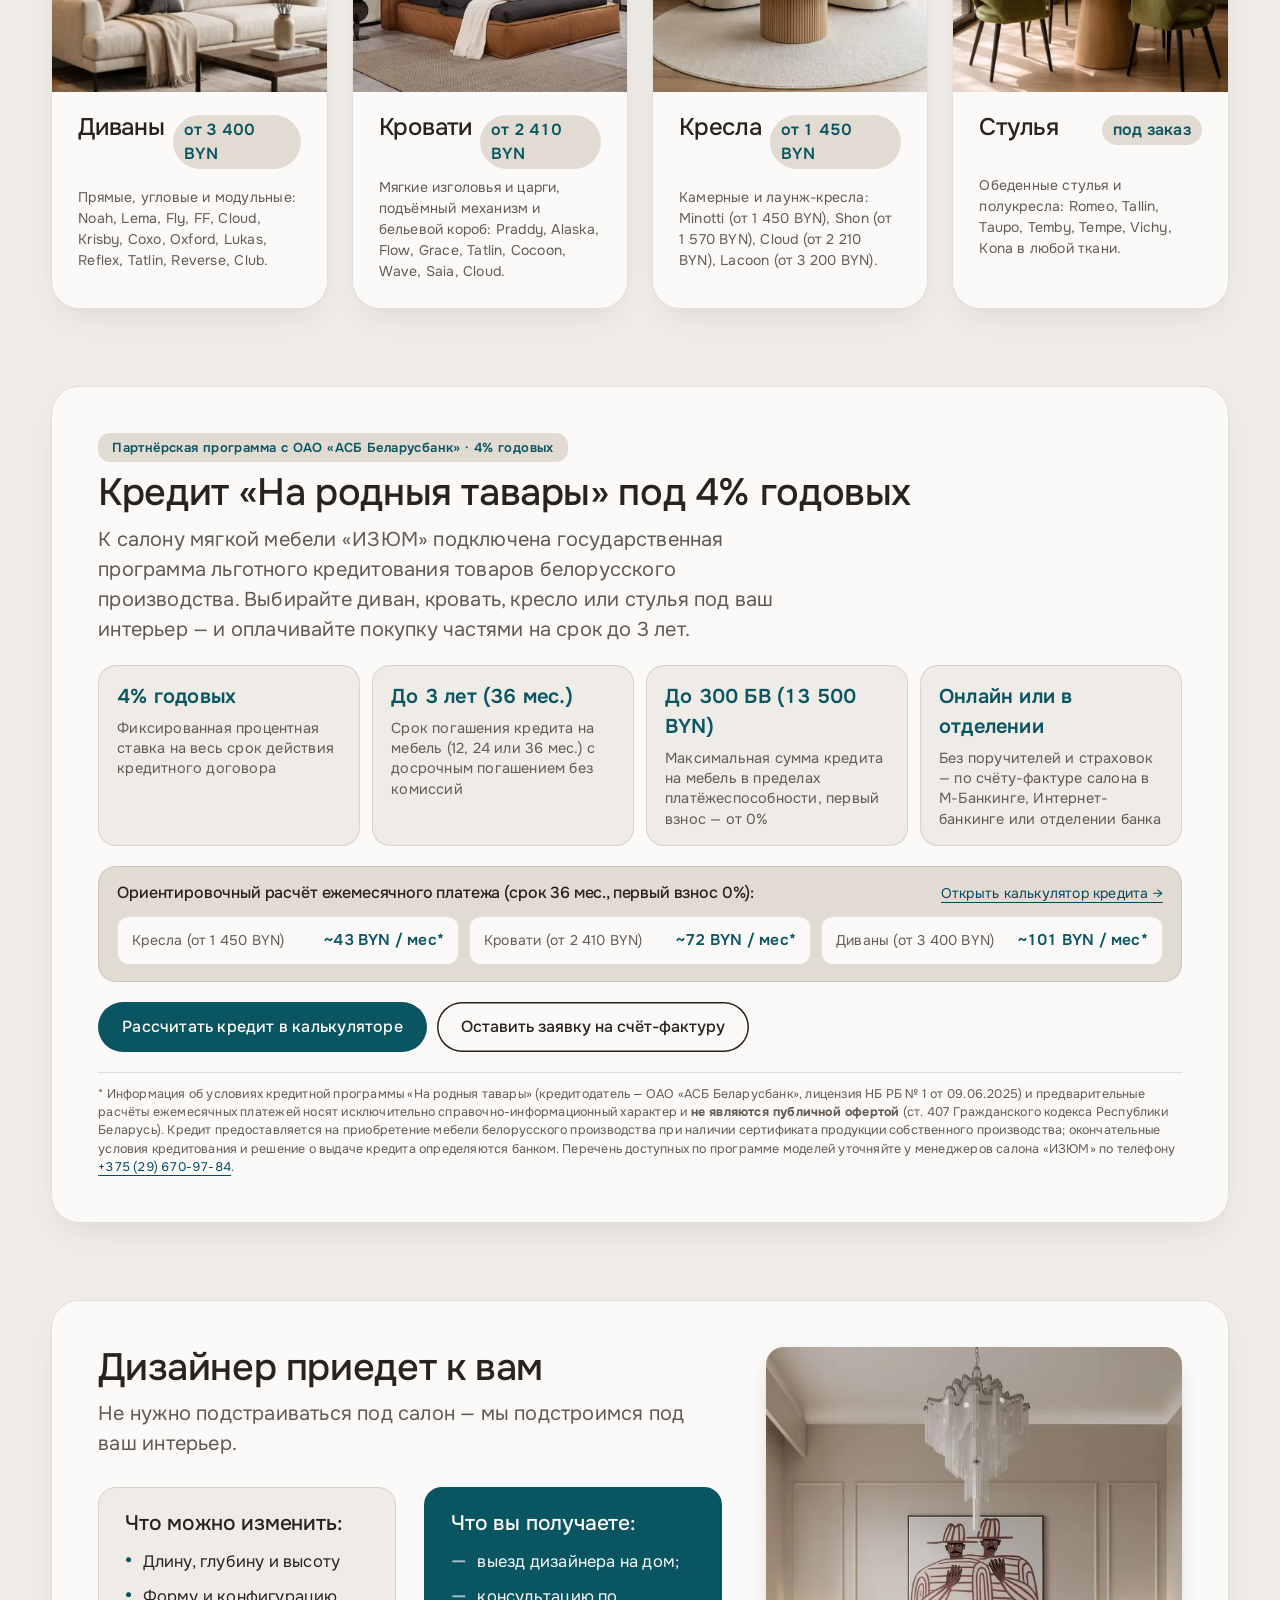
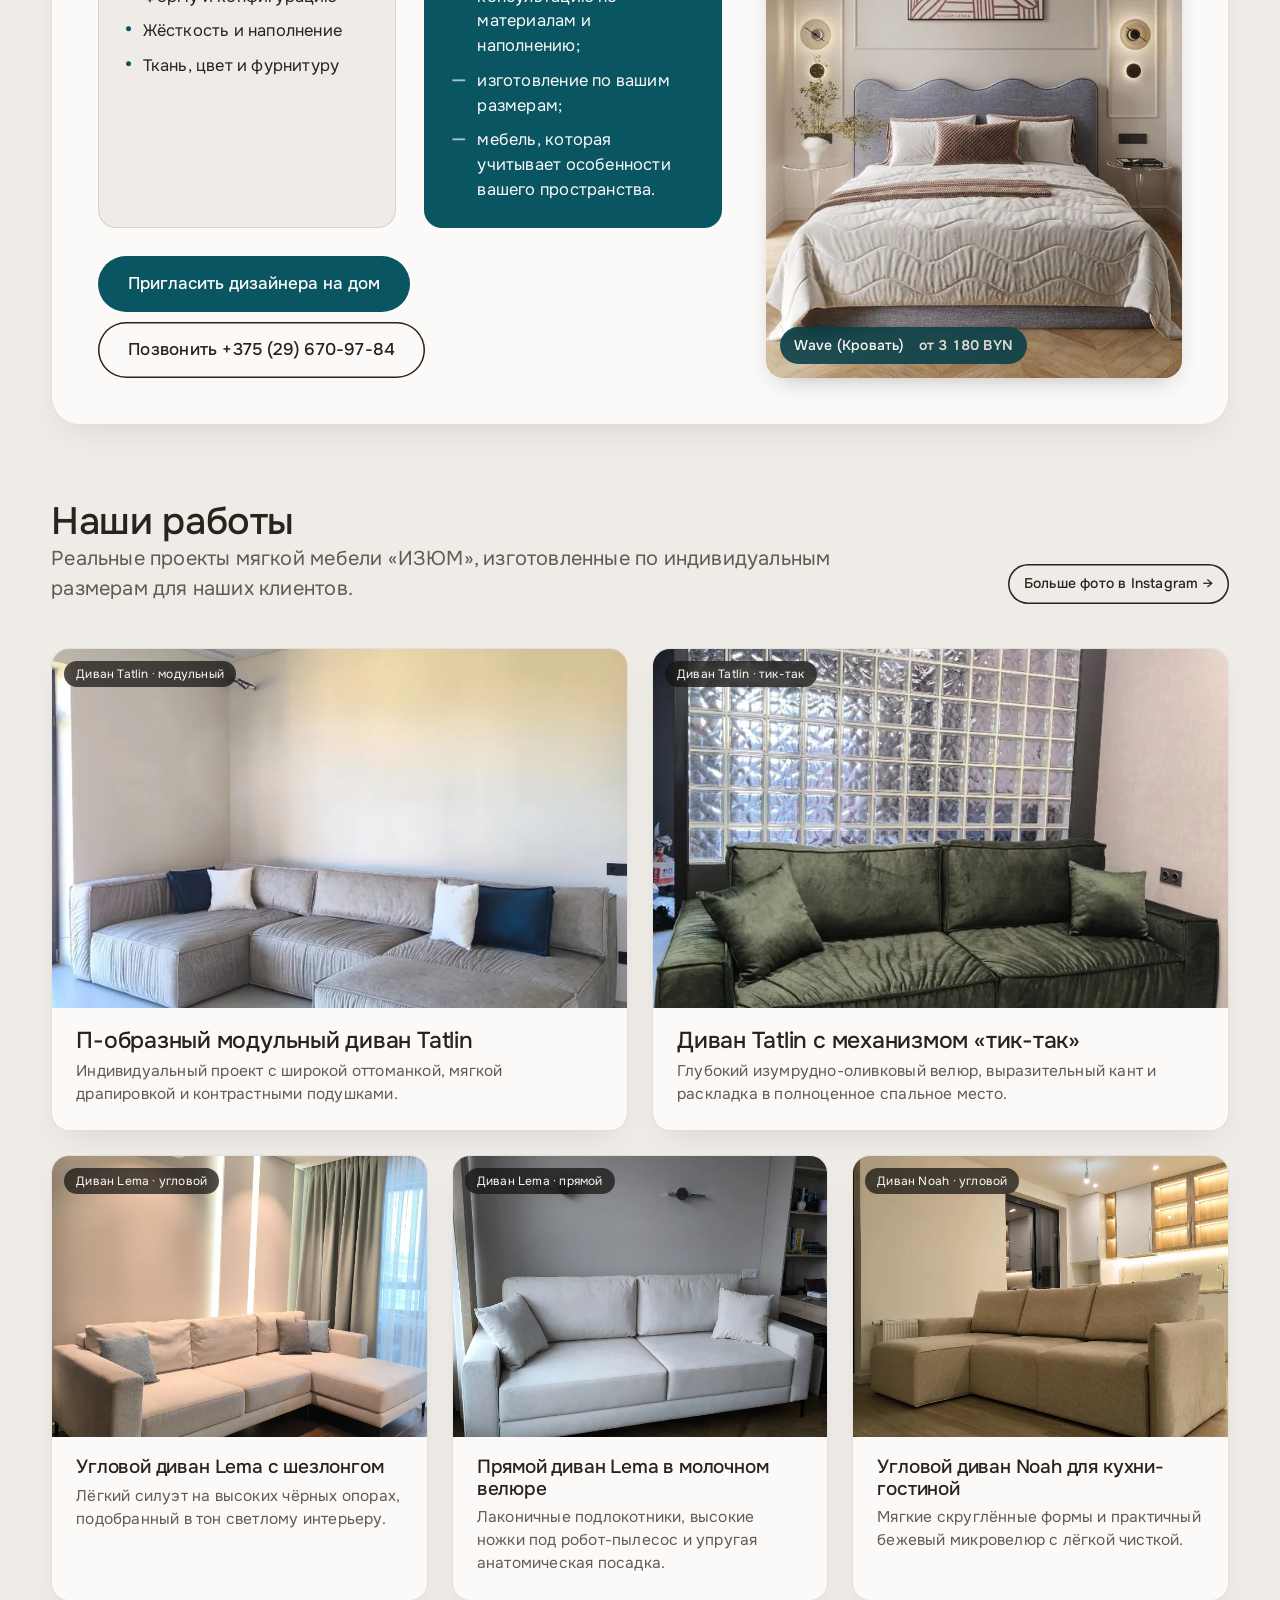
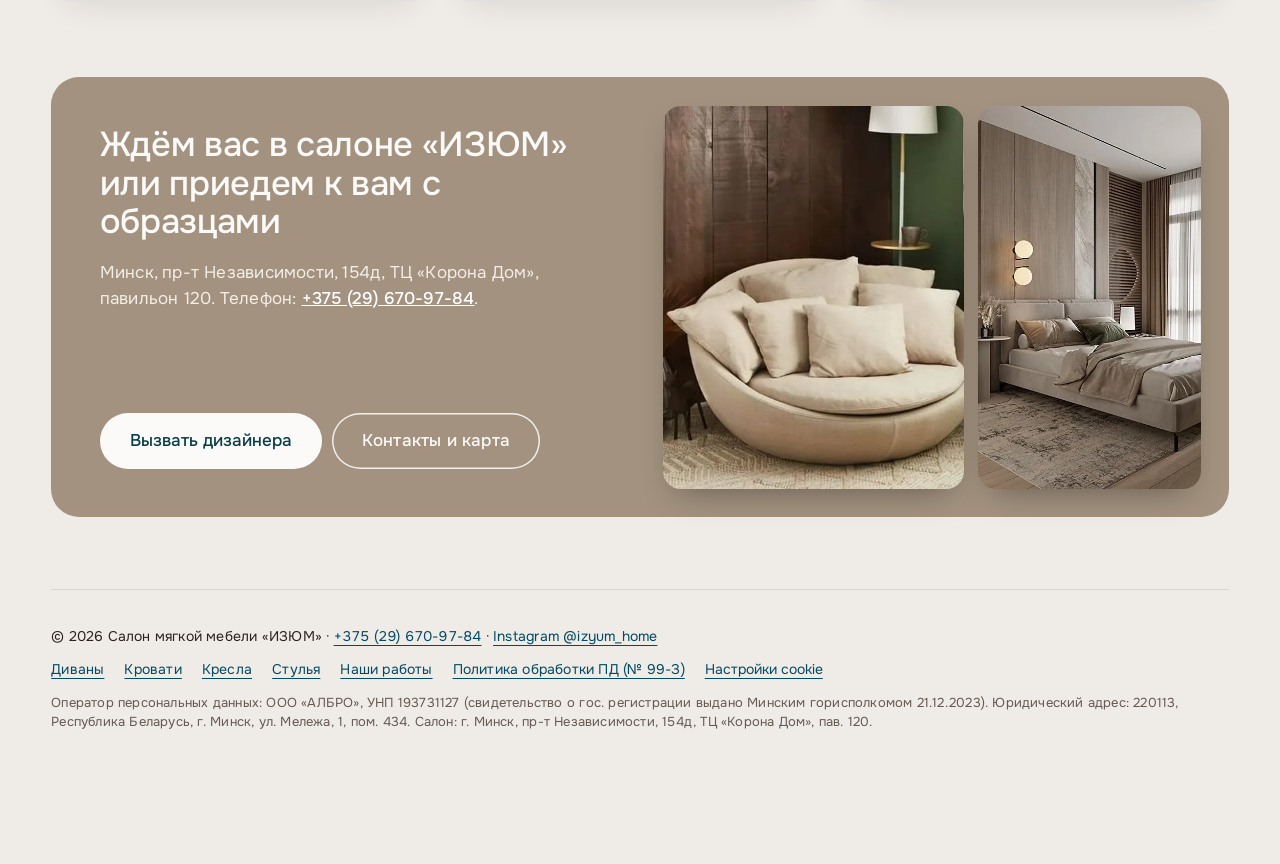
==== commit d59590af: "Add files via upload" ====
--- a/index.html
+++ b/index.html
@@ -38,7 +38,48 @@
 <link rel="preconnect" href="https://fonts.googleapis.com">
 <link rel="preconnect" href="https://fonts.gstatic.com" crossorigin>
 <link href="https://fonts.googleapis.com/css2?family=Manrope:wght@400;500;600;700&family=Onest:wght@300;400;500;600&display=swap" rel="stylesheet">
-<link rel="stylesheet" href="assets/css/style.css">
+<link rel="stylesheet" href="assets/css/style.css?v=20261102">
+<style id="izyum-v20261102">
+.hero-collage .collage-item:nth-child(3){grid-column:span 2}
+.hero-collage .collage-item:nth-child(3) img{object-position:50% 45%}
+.designer-media{display:none;position:relative;overflow:hidden}
+@media(min-width:1100px){.designer-media{display:block}}
+.install{display:none;align-items:center;gap:12px;justify-content:space-between}
+.install .btn{flex:none;min-height:42px;padding:0 18px;font-size:14px;white-space:nowrap}
+.credit-block{border-radius:var(--r-l,28px);background:var(--white,#FBFAF8);border:1.5px solid var(--line,rgba(42,35,29,.12));padding:clamp(20px,4.5vw,46px);box-shadow:var(--card-shadow);display:grid;gap:20px}
+.credit-head{display:grid;gap:10px;max-width:48em}
+.credit-badge{display:inline-flex;align-items:center;width:fit-content;max-width:100%;padding:6px 14px;border-radius:12px;background:var(--stone,#E2DBD2);color:var(--teal,#095562);font-size:13px;font-weight:600;line-height:1.35}
+html[data-theme="dark"] .credit-badge{color:var(--mist,#B5D2D9)}
+.credit-grid{display:grid;gap:12px;grid-template-columns:1fr}
+@media(min-width:640px){.credit-grid{grid-template-columns:repeat(2,1fr)}}
+@media(min-width:1060px){.credit-grid{grid-template-columns:repeat(4,1fr)}}
+.credit-card{padding:16px 18px;border-radius:var(--r-m,18px);background:var(--paper,#EFEBE6);border:1px solid var(--line,rgba(42,35,29,.12));display:grid;gap:6px;align-content:start}
+.credit-card strong{display:block;font-size:20px;font-weight:600;color:var(--teal,#095562)}
+html[data-theme="dark"] .credit-card strong{color:var(--mist,#B5D2D9)}
+.credit-card span{display:block;font-size:14.5px;color:var(--ink-soft,#645A52);line-height:1.4}
+.credit-examples{padding:16px 18px;border-radius:var(--r-m,18px);background:var(--stone,#E2DBD2);border:1px solid var(--line,rgba(42,35,29,.12));display:grid;gap:12px}
+.credit-ex-head{display:flex;flex-wrap:wrap;justify-content:space-between;align-items:baseline;gap:6px 14px}
+.credit-ex-head h3{font-size:16px;font-weight:500;margin:0}
+.credit-ex-grid{display:grid;gap:10px;grid-template-columns:1fr}
+@media(min-width:720px){.credit-ex-grid{grid-template-columns:repeat(3,1fr)}}
+.credit-ex-item{display:flex;flex-wrap:wrap;justify-content:space-between;align-items:center;gap:6px 10px;padding:12px 14px;border-radius:var(--r-s,12px);background:var(--white,#FBFAF8);border:1px solid var(--line,rgba(42,35,29,.12));text-decoration:none;color:var(--ink,#2A231D)}
+.credit-ex-item span{font-size:14px;color:var(--ink-soft,#645A52)}
+.credit-ex-item b{font-size:15.5px;font-weight:600;color:var(--teal,#095562);white-space:nowrap}
+html[data-theme="dark"] .credit-ex-item b{color:var(--mist,#B5D2D9)}
+.cat-card-credit{display:inline-flex;align-items:center;width:fit-content;max-width:100%;padding:5px 11px;border-radius:10px;background:var(--stone,#E2DBD2);color:var(--teal,#095562);font-size:13px;font-weight:500;text-decoration:none;line-height:1.3}
+html[data-theme="dark"] .cat-card-credit{color:var(--mist,#B5D2D9)}
+.model-credit-line{padding:8px 12px;border-radius:var(--r-s,12px);background:var(--stone,#E2DBD2);color:var(--ink,#2A231D);width:fit-content;max-width:100%}
+.offer-disclaimer{font-size:12.5px;color:var(--ink-soft,#645A52);line-height:1.45;border-top:1px solid var(--line,rgba(42,35,29,.12));padding-top:12px;margin:0}
+.tabs{display:flex;flex-wrap:wrap;gap:8px;margin-bottom:24px}
+.pricelist-grid{grid-template-columns:repeat(auto-fill,minmax(min(100%,300px),1fr))}
+.pricelist-row .pl-sub{white-space:normal;line-height:1.35}
+.pricelist-btm{align-items:center}
+.pricelist-btm .btn{flex:none;white-space:nowrap}
+@media(max-width:540px){
+  .hero-under .btn-row,.credit-block .btn-row,.designer-block .btn-row,.model-info .btn-row{flex-direction:column;align-items:stretch}
+  .hero-under .btn-row .btn,.credit-block .btn-row .btn,.designer-block .btn-row .btn,.model-info .btn-row .btn{width:100%}
+}
+</style>
 <script type="application/ld+json">{"@context": "https://schema.org", "@type": "FurnitureStore", "name": "ИЗЮМ", "legalName": "ООО «АЛБРО»", "taxID": "193731127", "alternateName": "IZYUM home", "url": "https://izum-home.by/", "telephone": "+375296709784", "email": "info@izum-home.by", "image": "https://izum-home.by/assets/img/og.jpg", "logo": "https://izum-home.by/assets/icons/icon-512.png", "description": "Мягкая мебель на заказ в Минске: диваны, кресла, кровати, стулья. Салон в ТЦ «Корона Дом», пав. 120.", "address": {"@type": "PostalAddress", "streetAddress": "пр-т Независимости, 154д, ТЦ «Корона Дом», павильон 120", "addressLocality": "Минск", "postalCode": "220114", "addressCountry": "BY"}, "sameAs": ["https://www.instagram.com/izyum_home/"], "priceRange": "BYN"}</script>
 </head><body>
 <a class="sr" href="#main">К содержимому</a>
@@ -351,7 +392,7 @@
   <a href="calculator.html"><svg viewBox="0 0 24 24" aria-hidden="true"><rect x="5" y="3" width="14" height="18" rx="2.5"/><path d="M8.5 7.5h7M9 12h.01M12 12h.01M15 12h.01M9 16h.01M12 16h.01M15 15v2"/></svg><span>Расчёт</span></a>
   <a href="contacts.html"><svg viewBox="0 0 24 24" aria-hidden="true"><path d="M12 21s-7-6.2-7-11.5a7 7 0 0 1 14 0C19 14.8 12 21 12 21z"/><circle cx="12" cy="9.5" r="2.5"/></svg><span>Контакты</span></a>
 </nav>
-<script src="assets/js/data.js" defer></script>
-<script src="assets/js/app.js" defer></script>
+<script src="assets/js/data.js?v=20261102" defer></script>
+<script src="assets/js/app.js?v=20261102" defer></script>
 </body>
 </html>
--- a/assets/css/style.css
+++ b/assets/css/style.css
@@ -458,7 +458,7 @@
 /* ================= РАЗДЕЛ «НАШИ РАБОТЫ» (РЕАЛЬНЫЕ ПРОЕКТЫ) ================= */
 .works-grid {
   display: grid; gap: 18px;
-  grid-template-columns: repeat(auto-fill, minmax(280px, 1fr));
+  grid-template-columns: repeat(auto-fill, minmax(min(100%, 280px), 1fr));
 }
 .work-card {
   border-radius: var(--r-m); background: var(--white); border: 1px solid var(--line);
@@ -632,7 +632,7 @@
 /* Сетка карточек каталога */
 .cat-grid {
   display: grid; gap: 20px;
-  grid-template-columns: repeat(auto-fill, minmax(290px, 1fr));
+  grid-template-columns: repeat(auto-fill, minmax(min(100%, 290px), 1fr));
   margin-top: 24px;
 }
 .cat-card {
@@ -696,7 +696,7 @@
 }
 .pricelist-grid {
   display: grid; gap: 12px; margin-top: 16px;
-  grid-template-columns: repeat(auto-fill, minmax(300px, 1fr));
+  grid-template-columns: repeat(auto-fill, minmax(min(100%, 300px), 1fr));
 }
 .pricelist-row {
   display: grid; gap: 10px;
@@ -709,12 +709,13 @@
   display: flex; justify-content: space-between; align-items: center; gap: 12px;
 }
 .pricelist-row strong { font-size: 17px; font-weight: 600; }
-.pricelist-row .pl-sub { font-size: 13.5px; color: var(--ink-soft); white-space: nowrap; }
+.pricelist-row .pl-sub { font-size: 13.5px; color: var(--ink-soft); white-space: normal; line-height: 1.35; }
+.pricelist-btm .btn { flex: none; white-space: nowrap; }
 .pricelist-row .pl-price { font-size: 16px; font-weight: 600; color: var(--teal); white-space: nowrap; }
 html[data-theme="dark"] .pricelist-row .pl-price { color: var(--mist); }
 
 /* ================= КАЛЬКУЛЯТОР ================= */
-.tabs { display: inline-grid; grid-auto-flow: column; gap: 6px; margin-bottom: 24px; }
+.tabs { display: flex; flex-wrap: wrap; gap: 8px; margin-bottom: 24px; }
 .calc { display: grid; gap: 28px; }
 @media (min-width: 980px) { .calc { grid-template-columns: 1fr 380px; gap: 48px; align-items: start; } .calc .result { position: sticky; top: 82px; } }
 .panel[hidden] { display: none; }
@@ -1233,3 +1234,35 @@
   border-top: 1px solid var(--line);
   padding-top: 12px;
 }
+
+/* Мобильная адаптация кнопок, баннера установки и бейджей (320px–540px) */
+.install .btn {
+  flex: none;
+  min-height: 42px;
+  padding: 0 18px;
+  font-size: 14px;
+  white-space: nowrap;
+}
+.credit-badge {
+  max-width: 100%;
+  border-radius: 12px;
+  line-height: 1.35;
+}
+.credit-ex-item {
+  flex-wrap: wrap;
+}
+@media (max-width: 540px) {
+  .hero-under .btn-row,
+  .credit-block .btn-row,
+  .designer-block .btn-row,
+  .model-info .btn-row {
+    flex-direction: column;
+    align-items: stretch;
+  }
+  .hero-under .btn-row .btn,
+  .credit-block .btn-row .btn,
+  .designer-block .btn-row .btn,
+  .model-info .btn-row .btn {
+    width: 100%;
+  }
+}
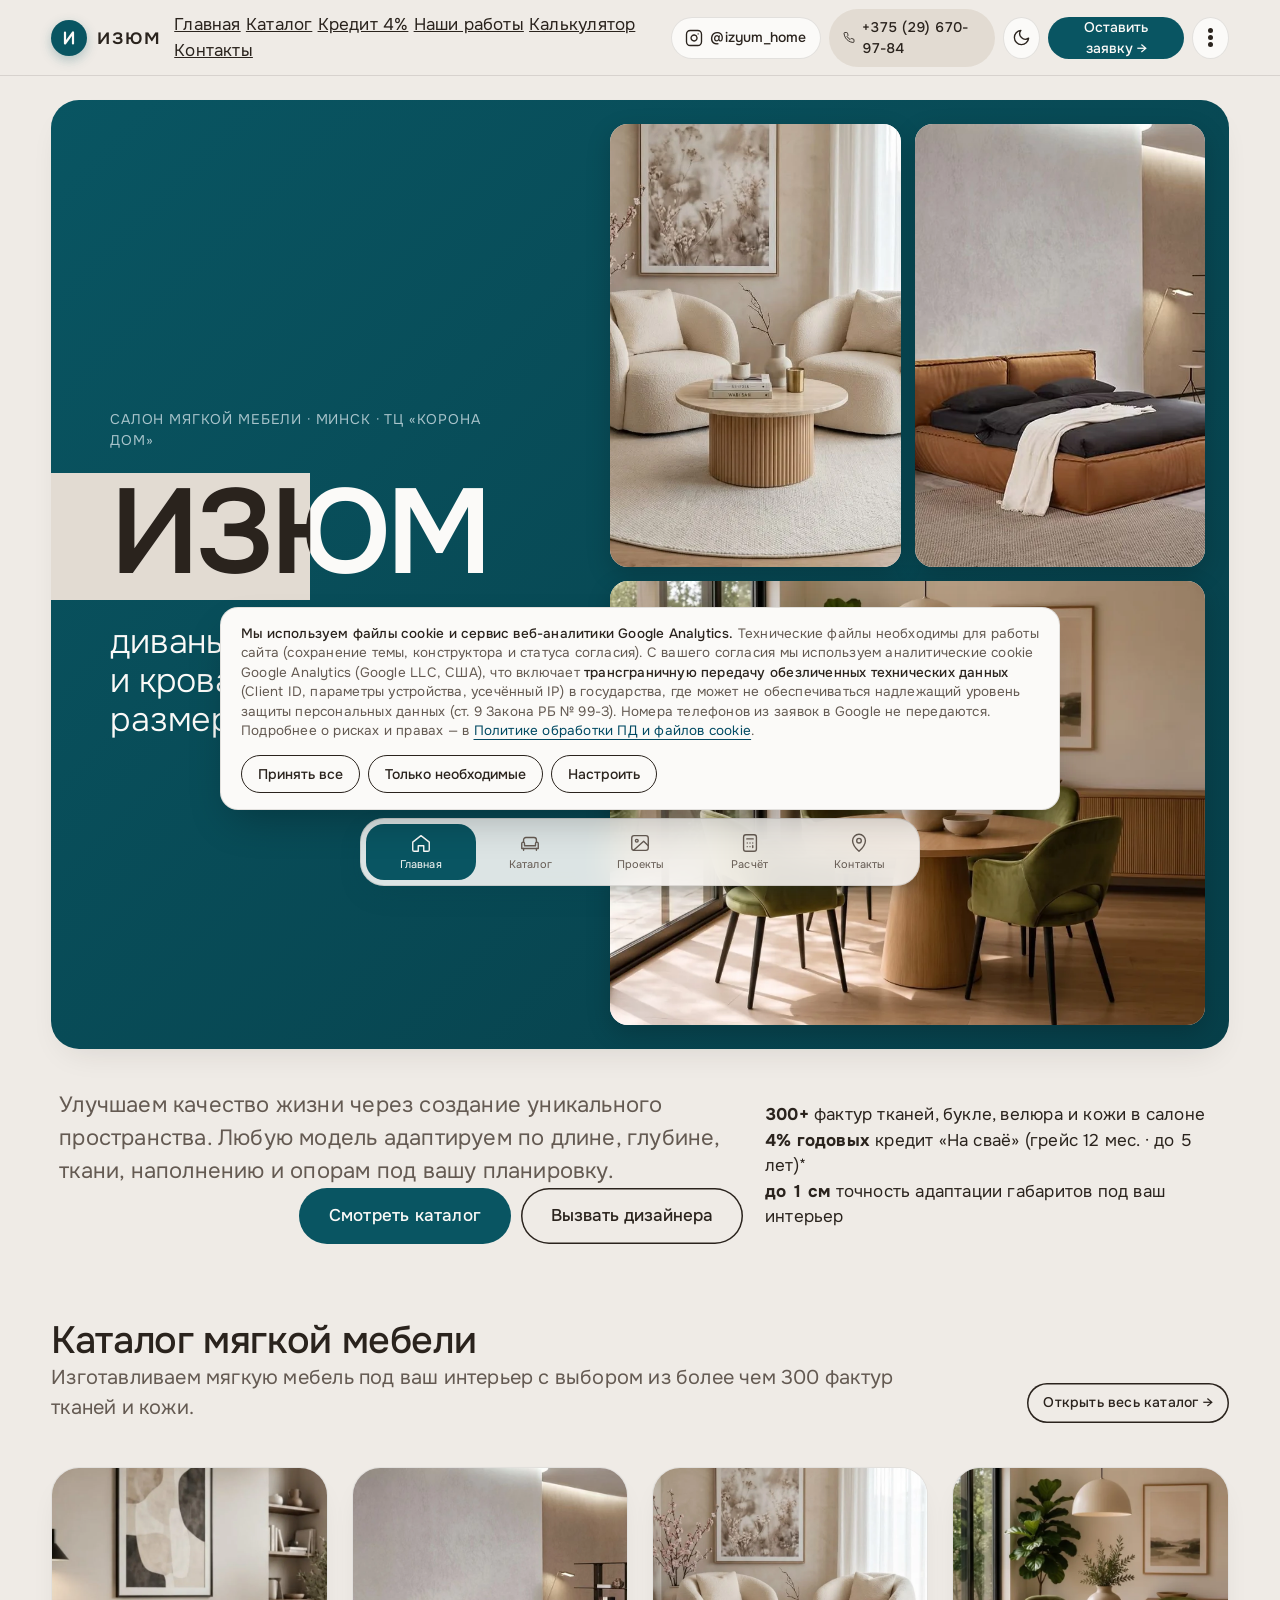
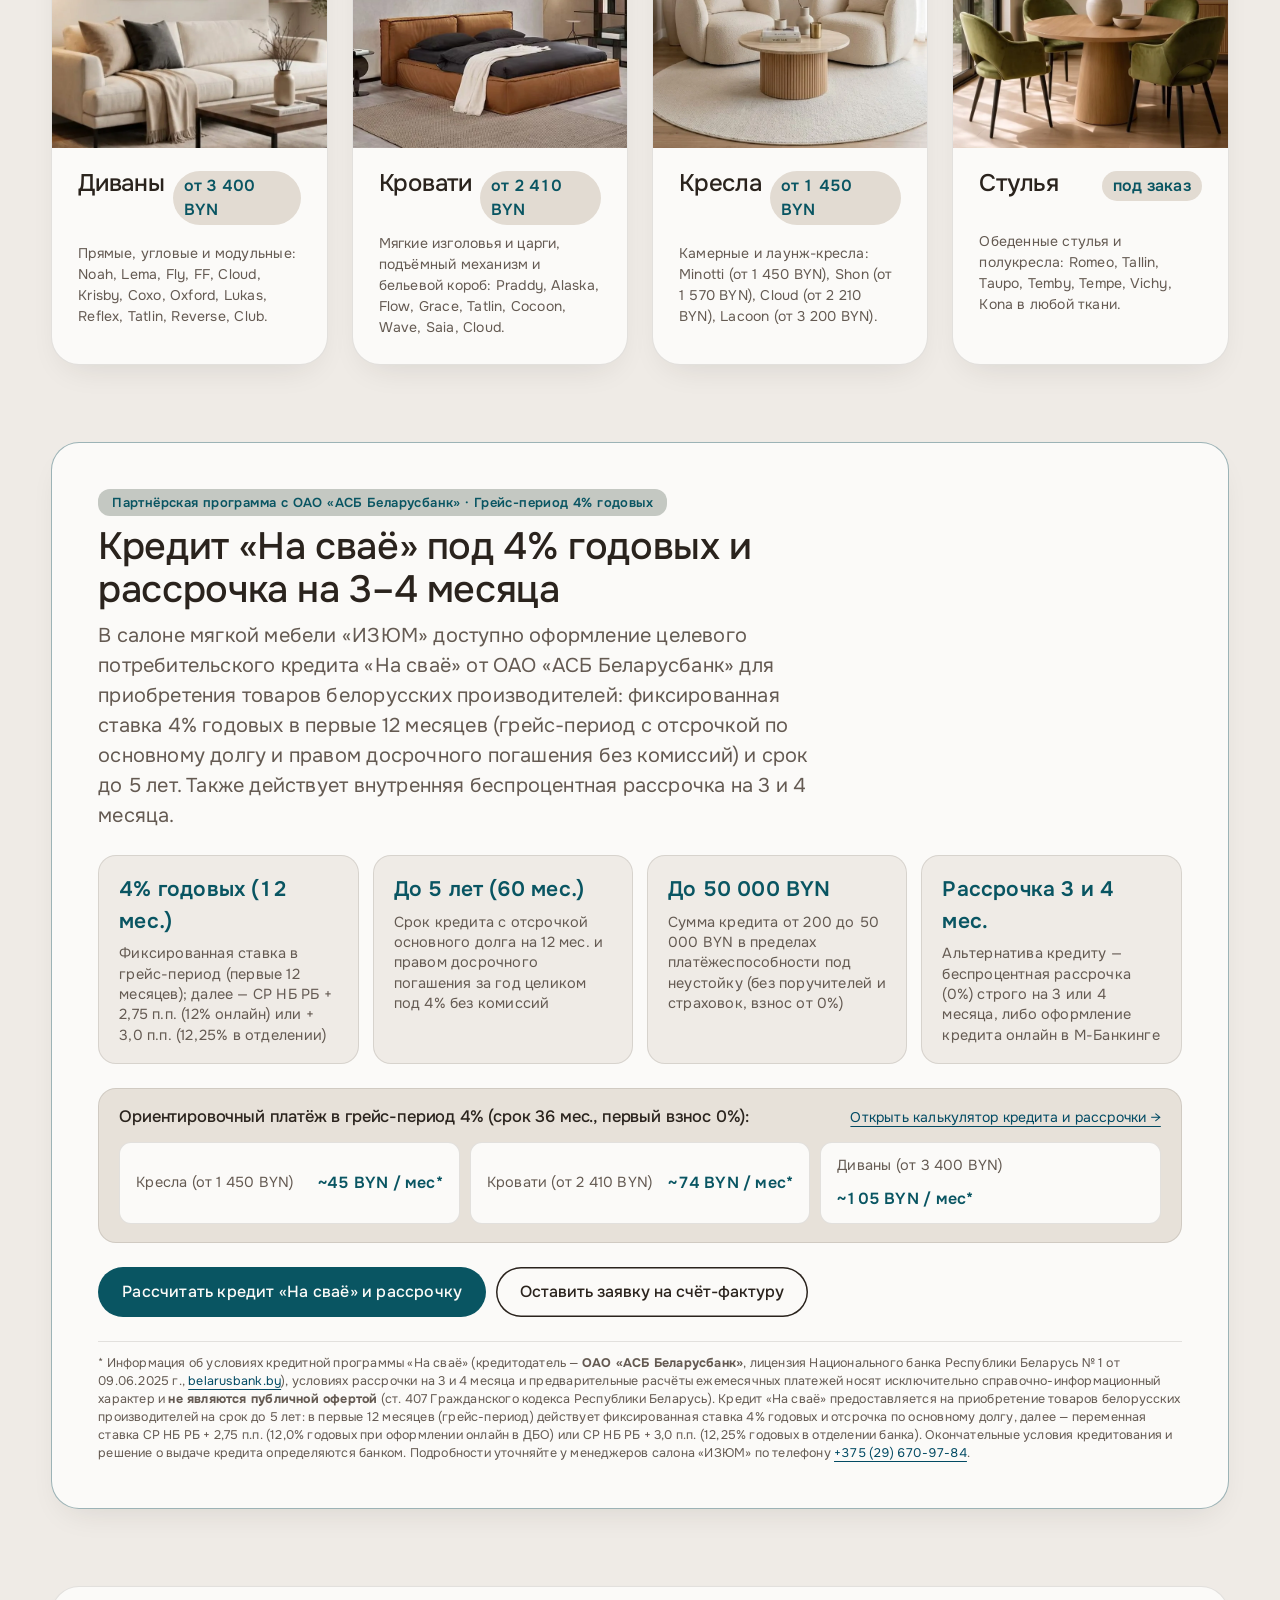
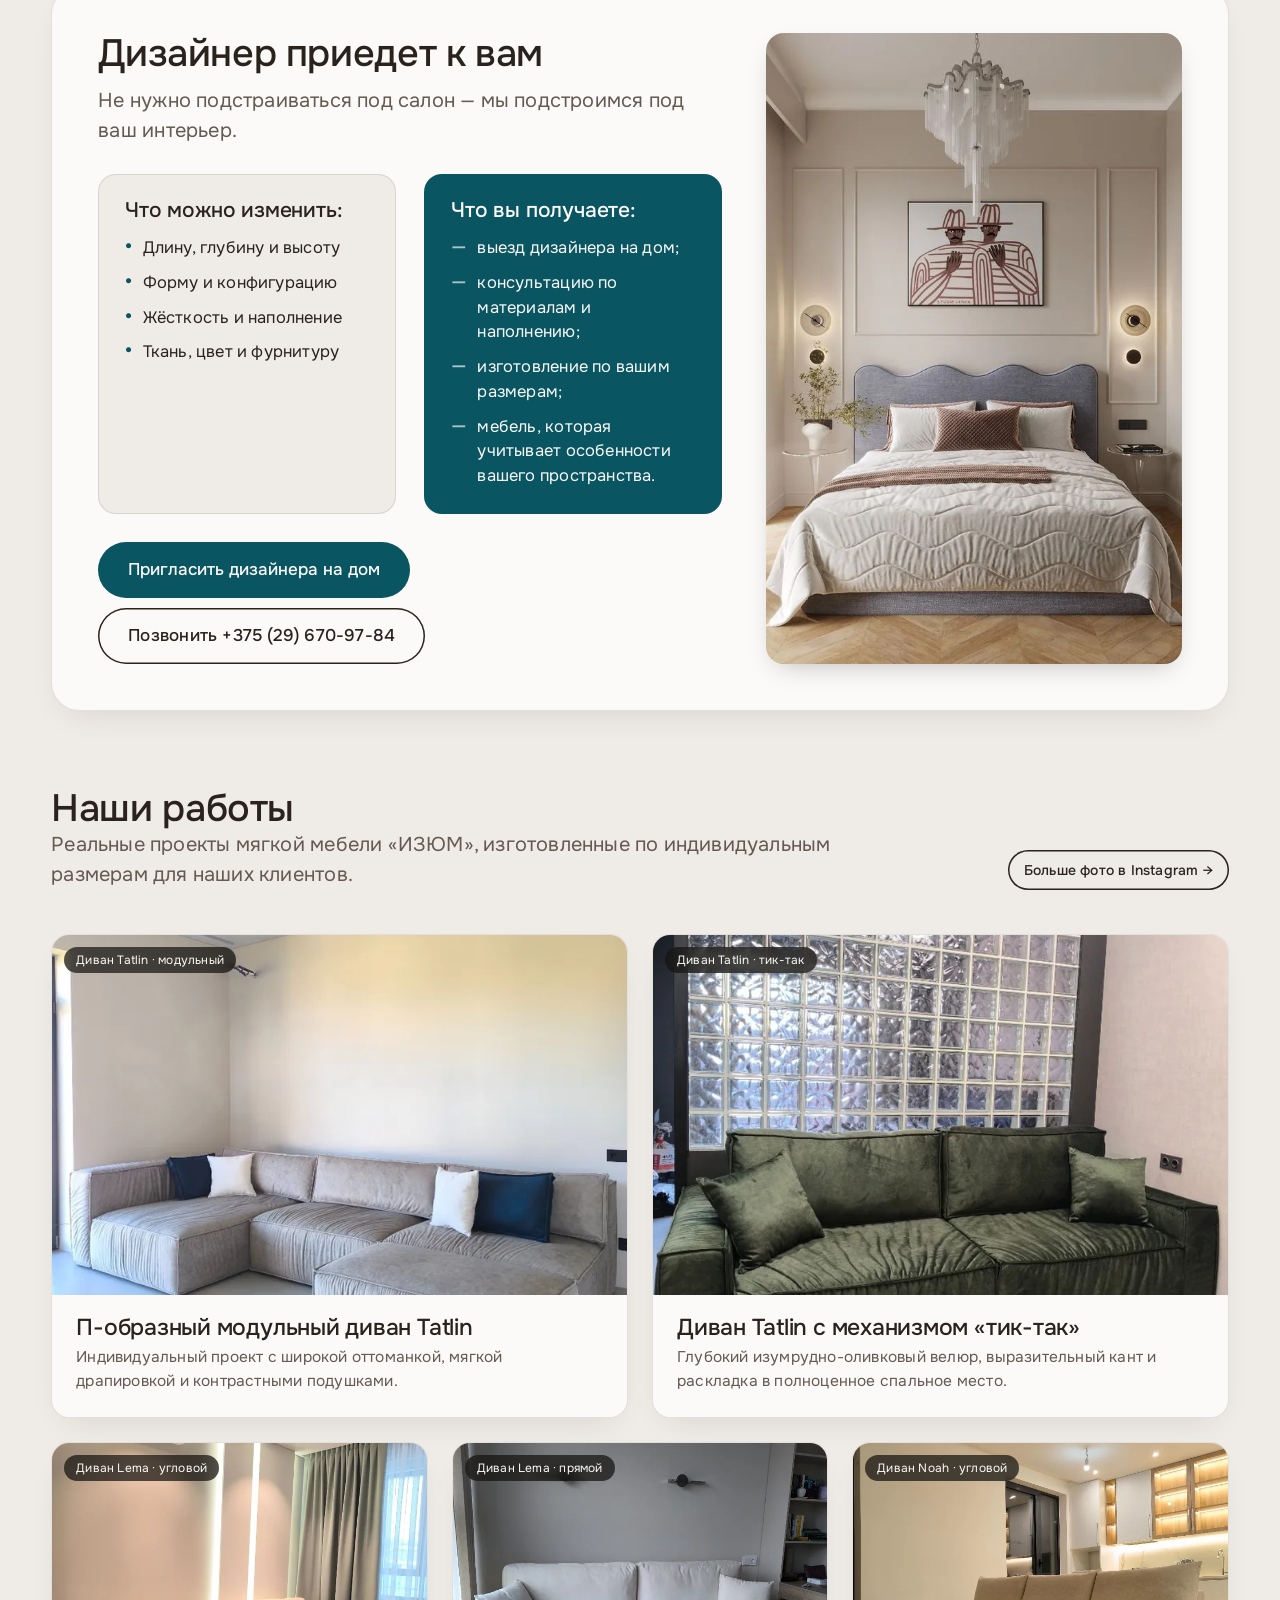
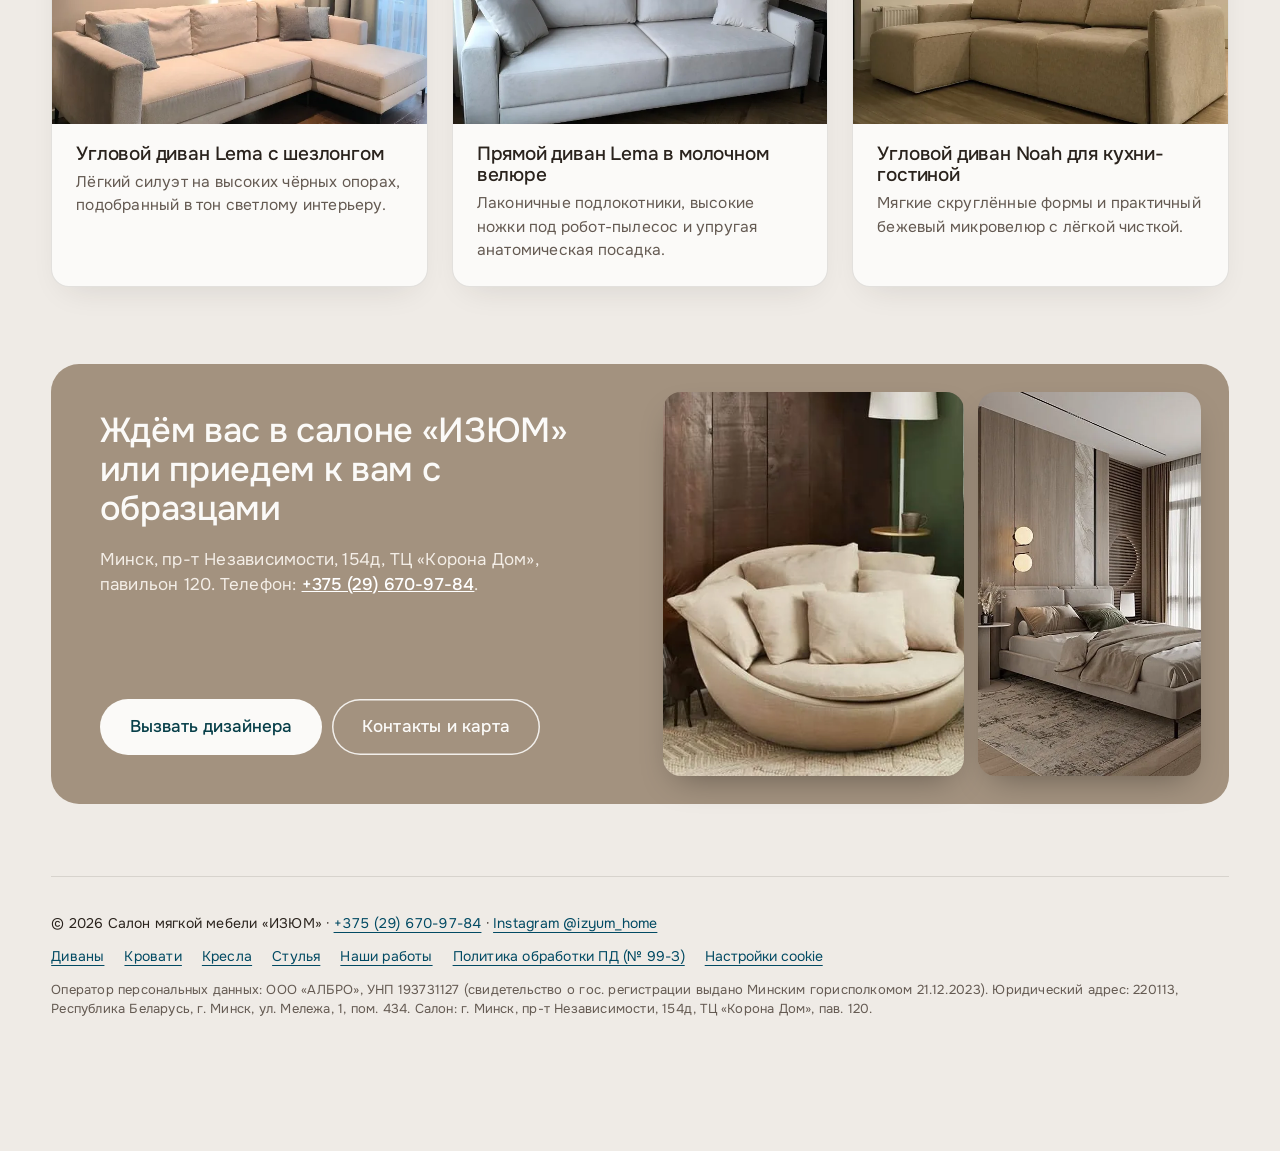
==== commit 14ba8adc: "Add files via upload" ====
--- a/index.html
+++ b/index.html
@@ -38,7 +38,6 @@
 <link rel="preconnect" href="https://fonts.googleapis.com">
 <link rel="preconnect" href="https://fonts.gstatic.com" crossorigin>
 <link href="https://fonts.googleapis.com/css2?family=Manrope:wght@400;500;600;700&family=Onest:wght@300;400;500;600&display=swap" rel="stylesheet">
-<link rel="stylesheet" href="assets/css/style.css?v=20261102">
 <style id="izyum-v20261102">
 .hero-collage .collage-item:nth-child(3){grid-column:span 2}
 .hero-collage .collage-item:nth-child(3) img{object-position:50% 45%}
@@ -52,7 +51,7 @@
 html[data-theme="dark"] .credit-badge{color:var(--mist,#B5D2D9)}
 .credit-grid{display:grid;gap:12px;grid-template-columns:1fr}
 @media(min-width:640px){.credit-grid{grid-template-columns:repeat(2,1fr)}}
-@media(min-width:1060px){.credit-grid{grid-template-columns:repeat(4,1fr)}}
+
 .credit-card{padding:16px 18px;border-radius:var(--r-m,18px);background:var(--paper,#EFEBE6);border:1px solid var(--line,rgba(42,35,29,.12));display:grid;gap:6px;align-content:start}
 .credit-card strong{display:block;font-size:20px;font-weight:600;color:var(--teal,#095562)}
 html[data-theme="dark"] .credit-card strong{color:var(--mist,#B5D2D9)}
@@ -80,11 +79,21 @@
   .hero-under .btn-row .btn,.credit-block .btn-row .btn,.designer-block .btn-row .btn,.model-info .btn-row .btn{width:100%}
 }
 </style>
+<link rel="stylesheet" href="assets/css/style.css?v=20261102">
+
 <script type="application/ld+json">{"@context": "https://schema.org", "@type": "FurnitureStore", "name": "ИЗЮМ", "legalName": "ООО «АЛБРО»", "taxID": "193731127", "alternateName": "IZYUM home", "url": "https://izum-home.by/", "telephone": "+375296709784", "email": "info@izum-home.by", "image": "https://izum-home.by/assets/img/og.jpg", "logo": "https://izum-home.by/assets/icons/icon-512.png", "description": "Мягкая мебель на заказ в Минске: диваны, кресла, кровати, стулья. Салон в ТЦ «Корона Дом», пав. 120.", "address": {"@type": "PostalAddress", "streetAddress": "пр-т Независимости, 154д, ТЦ «Корона Дом», павильон 120", "addressLocality": "Минск", "postalCode": "220114", "addressCountry": "BY"}, "sameAs": ["https://www.instagram.com/izyum_home/"], "priceRange": "BYN"}</script>
 </head><body>
 <a class="sr" href="#main">К содержимому</a>
 <header class="topbar">
   <a class="logo" href="index.html" aria-label="ИЗЮМ, на главную"><span class="logo-mark" aria-hidden="true"><svg viewBox="0 0 16 16"><path d="M4 2.5v11l8-11v11"/></svg></span><span>изюм</span></a>
+  <nav class="desk-nav" aria-label="Навигация для компьютера">
+    <a href="index.html" aria-current="page">Главная</a>
+    <a href="catalog.html">Каталог</a>
+    <a href="index.html#credit">Кредит 4%</a>
+    <a href="index.html#works">Наши работы</a>
+    <a href="calculator.html">Калькулятор</a>
+    <a href="contacts.html">Контакты</a>
+  </nav>
   <div class="top-actions">
     <a class="top-ig" href="https://www.instagram.com/izyum_home/" target="_blank" rel="noopener" aria-label="Instagram @izyum_home" title="Мы в Instagram: @izyum_home">
       <svg viewBox="0 0 24 24" aria-hidden="true"><rect x="2" y="2" width="20" height="20" rx="5" ry="5"/><path d="M16 11.37A4 4 0 1 1 12.63 8 4 4 0 0 1 16 11.37z"/><line x1="17.5" y1="6.5" x2="17.51" y2="6.5"/></svg>
@@ -98,6 +107,7 @@
       <svg class="ic-moon" viewBox="0 0 24 24" aria-hidden="true"><path d="M21 12.79A9 9 0 1 1 11.21 3 7 7 0 0 0 21 12.79z"/></svg>
       <svg class="ic-sun" viewBox="0 0 24 24" aria-hidden="true"><circle cx="12" cy="12" r="5"/><path d="M12 1v2M12 21v2M4.22 4.22l1.42 1.42M18.36 18.36l1.42 1.42M1 12h2M21 12h2M4.22 19.78l1.42-1.42M18.36 5.64l1.42-1.42"/></svg>
     </button>
+    <button class="btn sm desk-cta" type="button" data-lead>Оставить заявку →</button>
     <button class="dots" type="button" aria-expanded="false" aria-controls="menu" aria-label="Открыть меню"><span></span><span></span><span></span></button>
   </div>
 </header>
@@ -142,10 +152,26 @@
     </div>
   </section>
   <div class="hero-under">
-    <p class="lead">Улучшаем качество жизни через создание уникального пространства. Любую модель адаптируем по длине, глубине, ткани, наполнению и опорам под вашу планировку.</p>
-    <div class="btn-row">
-      <a class="btn" href="catalog.html">Смотреть каталог</a>
-      <button class="btn ghost" type="button" data-lead="Выезд дизайнера на дом">Вызвать дизайнера</button>
+    <div class="hero-under-main">
+      <p class="lead">Улучшаем качество жизни через создание уникального пространства. Любую модель адаптируем по длине, глубине, ткани, наполнению и опорам под вашу планировку.</p>
+      <div class="btn-row">
+        <a class="btn" href="catalog.html">Смотреть каталог</a>
+        <button class="btn ghost" type="button" data-lead="Выезд дизайнера на дом">Вызвать дизайнера</button>
+      </div>
+    </div>
+    <div class="hero-metrics" aria-label="Ключевые преимущества салона ИЗЮМ">
+      <div class="hero-metric-card dark">
+        <strong class="num">300+</strong>
+        <span>фактур тканей, букле, велюра и кожи в салоне</span>
+      </div>
+      <div class="hero-metric-card">
+        <strong class="num">4% годовых</strong>
+        <span>кредит «На сваё» (грейс 12 мес. · до 5 лет)*</span>
+      </div>
+      <div class="hero-metric-card">
+        <strong class="num">до 1 см</strong>
+        <span>точность адаптации габаритов под ваш интерьер</span>
+      </div>
     </div>
   </div>
   <div class="install"><span>Установите ИЗЮМ как приложение: каталог и расчёт всегда под рукой.</span><button class="btn light" type="button" data-install>Установить</button></div>
@@ -202,53 +228,53 @@
 <section class="section wrap" id="credit" aria-labelledby="h-credit" style="padding-top:0">
   <div class="credit-block">
     <div class="credit-head">
-      <span class="credit-badge">Партнёрская программа с ОАО «АСБ Беларусбанк» · 4% годовых</span>
-      <h2 id="h-credit">Кредит «На родныя тавары» под 4% годовых</h2>
-      <p class="lead">К салону мягкой мебели «ИЗЮМ» подключена государственная программа льготного кредитования товаров белорусского производства. Выбирайте диван, кровать, кресло или стулья под ваш интерьер — и оплачивайте покупку частями на срок до 3 лет.</p>
+      <span class="credit-badge">Партнёрская программа с ОАО «АСБ Беларусбанк» · Грейс-период 4% годовых</span>
+      <h2 id="h-credit">Кредит «На сваё» под 4% годовых и рассрочка на 3–4 месяца</h2>
+      <p class="lead">В салоне мягкой мебели «ИЗЮМ» доступно оформление целевого потребительского кредита «На сваё» от ОАО «АСБ Беларусбанк» для приобретения товаров белорусских производителей: фиксированная ставка 4% годовых в первые 12 месяцев (грейс-период с отсрочкой по основному долгу и правом досрочного погашения без комиссий) и срок до 5 лет. Также действует внутренняя беспроцентная рассрочка на 3 и 4 месяца.</p>
     </div>
     <div class="credit-grid">
       <div class="credit-card">
-        <strong class="num">4% годовых</strong>
-        <span>Фиксированная процентная ставка на весь срок действия кредитного договора</span>
+        <strong class="num">4% годовых (12 мес.)</strong>
+        <span>Фиксированная ставка в грейс-период (первые 12 месяцев); далее — СР НБ РБ + 2,75 п.п. (12% онлайн) или + 3,0 п.п. (12,25% в отделении)</span>
       </div>
       <div class="credit-card">
-        <strong class="num">До 3 лет (36 мес.)</strong>
-        <span>Срок погашения кредита на мебель (12, 24 или 36 мес.) с досрочным погашением без комиссий</span>
+        <strong class="num">До 5 лет (60 мес.)</strong>
+        <span>Срок кредита с отсрочкой основного долга на 12 мес. и правом досрочного погашения за год целиком под 4% без комиссий</span>
       </div>
       <div class="credit-card">
-        <strong class="num">До 300 БВ (13 500 BYN)</strong>
-        <span>Максимальная сумма кредита на мебель в пределах платёжеспособности, первый взнос — от 0%</span>
+        <strong class="num">До 50 000 BYN</strong>
+        <span>Сумма кредита от 200 до 50 000 BYN в пределах платёжеспособности под неустойку (без поручителей и страховок, взнос от 0%)</span>
       </div>
       <div class="credit-card">
-        <strong>Онлайн или в отделении</strong>
-        <span>Без поручителей и страховок — по счёту-фактуре салона в М-Банкинге, Интернет-банкинге или отделении банка</span>
+        <strong>Рассрочка 3 и 4 мес.</strong>
+        <span>Альтернатива кредиту — беспроцентная рассрочка (0%) строго на 3 или 4 месяца, либо оформление кредита онлайн в М-Банкинге</span>
       </div>
     </div>
     <div class="credit-examples">
       <div class="credit-ex-head">
-        <h3>Ориентировочный расчёт ежемесячного платежа (срок 36 мес., первый взнос 0%):</h3>
-        <a class="link small" href="calculator.html?mode=rodnye">Открыть калькулятор кредита →</a>
+        <h3>Ориентировочный платёж в грейс-период 4% (срок 36 мес., первый взнос 0%):</h3>
+        <a class="link small" href="calculator.html?mode=svaye">Открыть калькулятор кредита и рассрочки →</a>
       </div>
       <div class="credit-ex-grid">
-        <a class="credit-ex-item" href="calculator.html?mode=rodnye&sum=1450&model=%D0%9A%D1%80%D0%B5%D1%81%D0%BB%D0%BE%20Minotti">
+        <a class="credit-ex-item" href="calculator.html?mode=svaye&sum=1450&model=%D0%9A%D1%80%D0%B5%D1%81%D0%BB%D0%BE%20Minotti">
           <span>Кресла (от 1 450 BYN)</span>
-          <b class="num">~43 BYN / мес*</b>
+          <b class="num">~45 BYN / мес*</b>
         </a>
-        <a class="credit-ex-item" href="calculator.html?mode=rodnye&sum=2410&model=%D0%9A%D1%80%D0%BE%D0%B2%D0%B0%D1%82%D1%8C%20Alaska">
+        <a class="credit-ex-item" href="calculator.html?mode=svaye&sum=2410&model=%D0%9A%D1%80%D0%BE%D0%B2%D0%B0%D1%82%D1%8C%20Alaska">
           <span>Кровати (от 2 410 BYN)</span>
-          <b class="num">~72 BYN / мес*</b>
+          <b class="num">~74 BYN / мес*</b>
         </a>
-        <a class="credit-ex-item" href="calculator.html?mode=rodnye&sum=3400&model=%D0%94%D0%B8%D0%B2%D0%B0%D0%BD%20Noah">
+        <a class="credit-ex-item" href="calculator.html?mode=svaye&sum=3400&model=%D0%94%D0%B8%D0%B2%D0%B0%D0%BD%20Noah">
           <span>Диваны (от 3 400 BYN)</span>
-          <b class="num">~101 BYN / мес*</b>
+          <b class="num">~105 BYN / мес*</b>
         </a>
       </div>
     </div>
     <div class="btn-row">
-      <a class="btn" href="calculator.html?mode=rodnye">Рассчитать кредит в калькуляторе</a>
-      <button class="btn ghost" type="button" data-lead="Кредит «На родныя тавары» (4% годовых)">Оставить заявку на счёт-фактуру</button>
-    </div>
-    <p class="offer-disclaimer">* Информация об условиях кредитной программы «На родныя тавары» (кредитодатель — ОАО «АСБ Беларусбанк», лицензия НБ РБ № 1 от 09.06.2025) и предварительные расчёты ежемесячных платежей носят исключительно справочно-информационный характер и <strong>не являются публичной офертой</strong> (ст. 407 Гражданского кодекса Республики Беларусь). Кредит предоставляется на приобретение мебели белорусского производства при наличии сертификата продукции собственного производства; окончательные условия кредитования и решение о выдаче кредита определяются банком. Перечень доступных по программе моделей уточняйте у менеджеров салона «ИЗЮМ» по телефону <a class="link num" href="tel:+375296709784">+375 (29) 670-97-84</a>.</p>
+      <a class="btn" href="calculator.html?mode=svaye">Рассчитать кредит «На сваё» и рассрочку</a>
+      <button class="btn ghost" type="button" data-lead="Кредит «На сваё» (4% годовых)">Оставить заявку на счёт-фактуру</button>
+    </div>
+    <p class="offer-disclaimer">* Информация об условиях кредитной программы «На сваё» (кредитодатель — <strong>ОАО «АСБ Беларусбанк»</strong>, лицензия Национального банка Республики Беларусь № 1 от 09.06.2025 г., <a class="link" href="https://belarusbank.by/fizicheskim_licam/kredit/consumer/kredit-na-svaye/" target="_blank" rel="noopener">belarusbank.by</a>), условиях рассрочки на 3 и 4 месяца и предварительные расчёты ежемесячных платежей носят исключительно справочно-информационный характер и <strong>не являются публичной офертой</strong> (ст. 407 Гражданского кодекса Республики Беларусь). Кредит «На сваё» предоставляется на приобретение товаров белорусских производителей на срок до 5 лет: в первые 12 месяцев (грейс-период) действует фиксированная ставка 4% годовых и отсрочка по основному долгу, далее — переменная ставка СР НБ РБ + 2,75 п.п. (12,0% годовых при оформлении онлайн в ДБО) или СР НБ РБ + 3,0 п.п. (12,25% годовых в отделении банка). Окончательные условия кредитования и решение о выдаче кредита определяются банком. Подробности уточняйте у менеджеров салона «ИЗЮМ» по телефону <a class="link num" href="tel:+375296709784">+375 (29) 670-97-84</a>.</p>
   </div>
 </section>
 
@@ -282,10 +308,23 @@
       <button class="btn" type="button" data-lead="Выезд дизайнера на дом">Пригласить дизайнера на дом</button>
       <a class="btn ghost" href="tel:+375296709784">Позвонить +375 (29) 670-97-84</a>
     </div>
-    <a class="designer-media" href="catalog.html?cat=beds&model=wave" aria-label="Кровать Wave в каталоге">
-      <img src="assets/img/bed-wave-blue.webp" alt="Кровать Wave с волнистым мягким изголовьем в интерьере спальни" loading="lazy">
-      <span class="collage-tag"><span>Wave (Кровать)</span><b class="num">от 3 180 BYN</b></span>
-    </a>
+    <div class="designer-media">
+      <a class="designer-media-link" href="catalog.html?cat=beds&model=wave" aria-label="Кровать Wave в каталоге">
+        <img src="assets/img/bed-wave-blue.webp" alt="Кровать Wave с волнистым мягким изголовьем в интерьере спальни" loading="lazy">
+      </a>
+      <div class="designer-float-rating">
+        <strong class="num">Wave · от 3 180 BYN</strong>
+        <span>Спальное место и высота изголовья под заказ</span>
+      </div>
+      <div class="designer-cutout" aria-label="Параметры индивидуальной адаптации">
+        <span>Шаг размера 1 см</span>
+        <span>300+ фактур обивки</span>
+        <span>Подбор жёсткости</span>
+        <span>Массив и металл</span>
+        <span>Замер на дому</span>
+        <span>Кредит 4% до 3 лет*</span>
+      </div>
+    </div>
   </div>
 </section>
 
